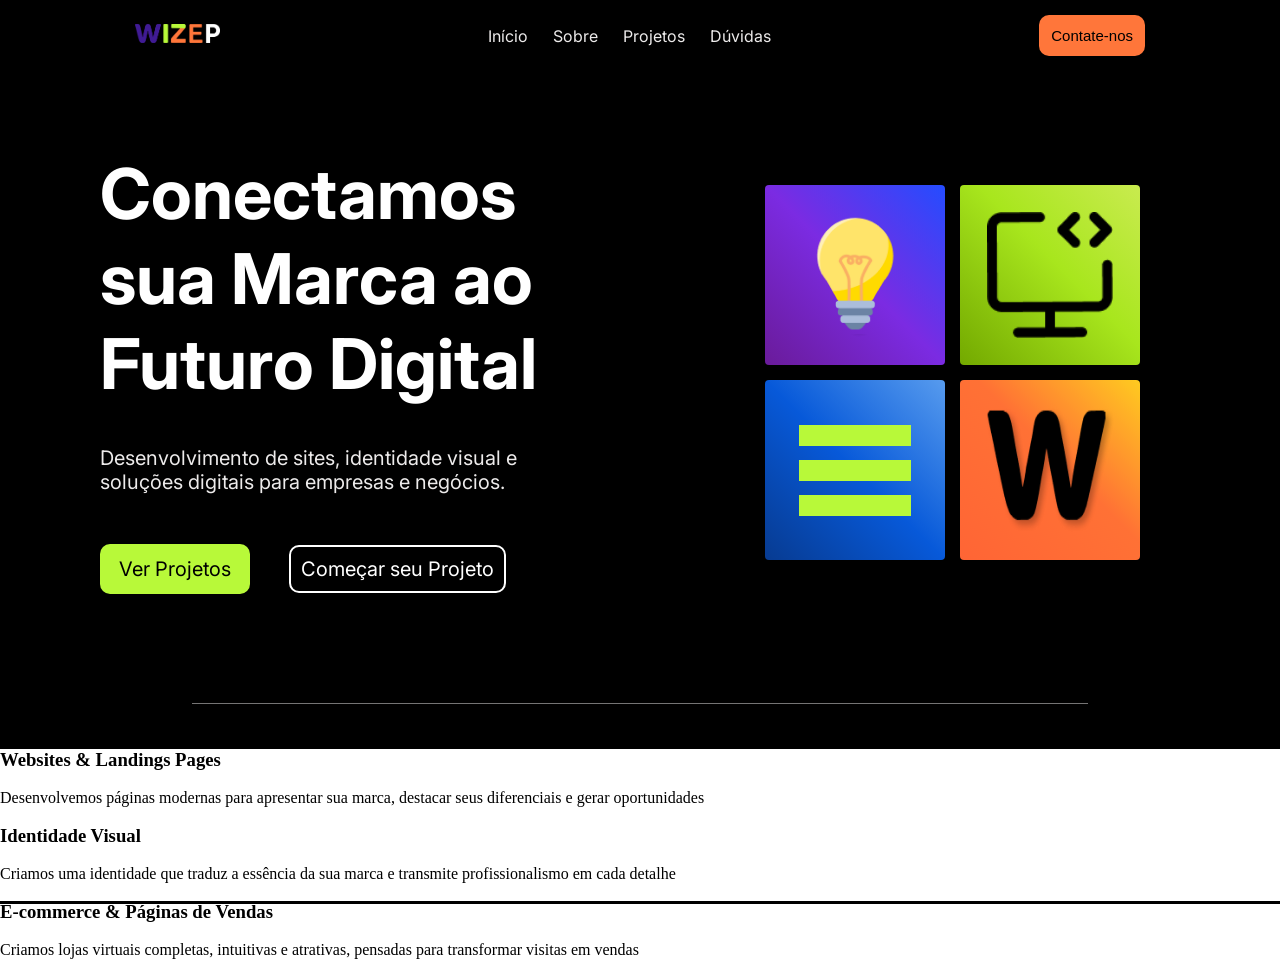
==== index.html @ 53058874 "attfimdetarde" ====
<!DOCTYPE html>
<html lang="pt-br">
<head>
    <meta charset="UTF-8">
    <meta name="viewport" content="width=device-width, initial-scale=1.0">
    <link rel="stylesheet" href="style.css">
    <link rel="preconnect" href="https://fonts.googleapis.com">
    <link rel="preconnect" href="https://fonts.gstatic.com" crossorigin>
    <link href="https://fonts.googleapis.com/css2?family=Inter:ital,opsz,wght@0,14..32,100..900;1,14..32,100..900&display=swap" rel="stylesheet">
    <meta property="og:title" content="WIZEP | Desenvolvimento de Sites e Design Digital">
    <meta property="og:description" content="Desenvolvimento de sites, identidade visual e design digital para empresas e negócios.">
    <meta property="og:image" content="https://wizep.com.br/imagem-compartilhamento.jpg">
    <meta property="og:url" content="https://wizep.com.br">
    <meta property="og:type" content="website">
    <meta name="description" content="Desenvolvimento de sites, identidade visual e design digital para empresas e negócios. Conheça a WIZEP e fortaleça sua presença digital.">
    <title>WIZEP | Desenvolvimento de Sites e Design Digital</title>
</head>
<body>
    <header id="navegacao">
        <div id="container">
            <a href="#navegacao"><img src="assets/LOGO.png" alt="logo" id="logo1"></a>
            <div>
                <ul id="links">
                    <li><a href="" class="linknav">Início</a></li>
                    <li><a href="" class="linknav">Sobre</a></li>
                    <li><a href="" class="linknav">Projetos</a></li>
                    <li><a href="" class="linknav">Dúvidas</a></li>
                </ul>
            </div>
            <button id="botaonav"><a href="https://w.app/pwa7yh" target="_blank" id="linkbutton">Contate-nos</a></button>
        </div>
    </header>
    <main>
        <section id="sessaohero">
            <div id="hero">
                <h1>Conectamos sua Marca ao Futuro Digital</h1>
                <p id="phero">Desenvolvimento de sites, identidade visual e soluções digitais para empresas e negócios.</p>
                <div id="botaohero">
                    <button id="bt1"><a href="#" id="bt1text">Ver Projetos</a></button>
                    <button id="bt2"><a href="https://w.app/pwa7yh" target="_blank" id="bt2text">Começar seu Projeto</a></button>
                </div>
            </div>
            <div id="quadrados">
                <div id="lampada" class="quad"><img src="assets/fxemoji_lightbulb.png" class="itens"></div>
                <div id="monitor" class="quad"><img src="assets/monitor.png" class="itens"></div>
                <div id="barras" class="quad"><img src="assets/barras.png"></div>
                <div id="w" class="quad"><img src="assets/w.png" class="itens" id="witen"></div>
            </div> 
        </section>
        <section id="sessaocards">
            <h2>Presença digital à altura do que a sua marca oferece</h2>
            <p>Da identidade à experiência, criamos os pontos de contato que colocam a sua marca no digital</p>
            <div id="cards">
                <div id="card1">
                    <div class="textimg"> <h3>Websites & Landings Pages</h3> <img src=""></div>
                    <p>Desenvolvemos páginas modernas para apresentar sua marca, destacar seus diferenciais e gerar oportunidades</p>
                    <img src="" alt="">
                </div>

                <div id="card2">
                    <div class="textimg"> <h3>Identidade Visual</h3> <img src=""></div>
                    <p>Criamos uma identidade que traduz a essência da sua marca e transmite profissionalismo em cada detalhe</p>
                    <img src="" alt="">

                </div><div id="card3">
                    <div class="textimg"> <h3>E-commerce & Páginas de Vendas</h3> <img src=""></div>
                    <p>Criamos lojas virtuais completas, intuitivas e atrativas, pensadas para transformar visitas em vendas</p>
                    <img src="" alt="">
                </div>
            </div>
            <p><a href=""></a></p>
        </section>
        <hr>
    </main>
</body>
</html>
---- style.css ----
*{
    margin: 0;
    padding: 0;
    text-decoration: none;
    border: none;
    box-sizing: border-box;
    list-style: none;
}
:root{
    --branco-texto: #EDEBEB;
    --roxo: #6B2CF8;
    --laranja: #FF763A;
    --amarelo: #B8F939;
}
/* CABEÇALHO */
#navegacao{
    width: 100%;
    height: fit-content;
    background-color: black;
}
#container{
    max-width: 1400px;
    margin: 0px 120px 0px 120px;
    display: flex;
    flex-direction: row;
    justify-content: space-between;
    align-items: center;
    padding: 15px;
}
#links{
    display: flex;
    flex-direction: row;
    justify-content: space-between;
    gap: 25px;
    color: white
}
.linknav{
    font-family: "Inter", sans-serif;
    color: var(--branco-texto);
    transition: 0.3s ease;
}
.linknav:hover{
    color: var(--roxo);
    font-size: 17px;
}
#logo1{
    width: 85px;
}
#botaonav{
    padding: 12px;
    border-radius: 10px;
    background-color: var(--laranja);
    transition: 0.3s ease;
}
#botaonav:hover{
    background-color: #ff4d00;
    transform: scale(1.1);
}
#linkbutton{
    color: black;
    font-family: var(--interfont);
    font-size: 15px;
}
/* SESSÃO PRINCIPAL */
#sessaohero{
    display: flex;
    flex-direction: row;
    align-items: center;
    justify-content: space-between;
    padding-top: 80px;
    padding-bottom: 110px;
    padding-left: 100px;
    padding-right: 140px;
    width: 100%;
    height: fit-content;
    background-color: black;
}
h1{
    color: white;
    font-family: "Inter", sans-serif;
    font-size: 70px;
    max-width: 450px;
    padding-bottom: 40px;
}
#phero{
    color: var(--branco-texto);
    font-family: "Inter", sans-serif; 
    font-size: 20px;
    max-width: 450px;
    padding-bottom: 50px;
}
#bt1{
    width: 150px;
    padding: 13px;
    border-radius: 10px;
    background-color: var(--amarelo);
    margin-right: 35px;
    transition: 0.2s ease;
}
#bt1:hover{
    background-color: #cfee21;
    transform: scale(1.1);
}
#bt1text{
    font-family: "Inter", sans-serif;
    font-size: 20px;
    color: black;
}
#bt2{
    padding: 10px;
    border-radius: 10px;
    background-color: black;
    border: 2px solid white;
    transition: 0.2s ease;
}
#bt2:hover{
    background-color: #333333;
    transform: scale(1.1);
}
#bt2text{
    font-family: "Inter", sans-serif;
    font-size: 20px;
    color: white;
}
/* QUADRADOS */
#quadrados{
    display: grid;
    grid-template-columns: repeat(2, 180px);
    gap: 15px;
}
#lampada{
    display: flex;
    justify-content: center;
    align-items: center;
    width: 180px;
    height: 180px;
    transition: 0.3s ease;
    border-radius: 4px;
    background: linear-gradient(45deg, #6A1B9A 0%, #7B2BE2 50%, #244CFF 100%);
}
#monitor{
    width: 180px;
    height: 180px;
    display: flex;
    justify-content: center;
    align-items: center;
    transition: 0.3s ease;
    border-radius: 4px;
    background: linear-gradient(45deg, #73A900 0%, #A8E61D 55%, #c9eb4f 100%);
}
#barras{
    width: 180px;
    height: 180px;
    display: flex;
    justify-content: center;
    align-items: center;
    transition: 0.3s ease;
    border-radius: 4px;
    background: linear-gradient(45deg, #073B91 0%, #0759D9 50%, #579bee 100%);
}
#w{
    width: 180px;
    height: 180px;
    display: flex;
    justify-content: center;
    align-items: center;
    transition: 0.3s ease;
    border-radius: 4px;
    background: linear-gradient(45deg, #FF6535 0%, #FF7135 55%, #ffcb20 100%);
}
.itens{
    width: 70%;
    height: 70%;
}
#witen{
    width: 130px;
}
.quad:hover{
    transform: scale(1.1);
}
#sessaohero {
    position: relative;
}

#sessaohero::after {
    content: "";
    position: absolute;
    bottom: 0;
    left: 50%;
    transform: translateX(-50%);
    
    width: 70%;
    height: 1px;
    background: #757474;
}
/* SESSÃO CARDS */
#sessaocards{
    background-color: black;
    width: 100%;
    height: 200px;
}
#card1{
    background-color: white;
}
#card2{
    background-color: white;

}
#card2{
    background-color: white;

}
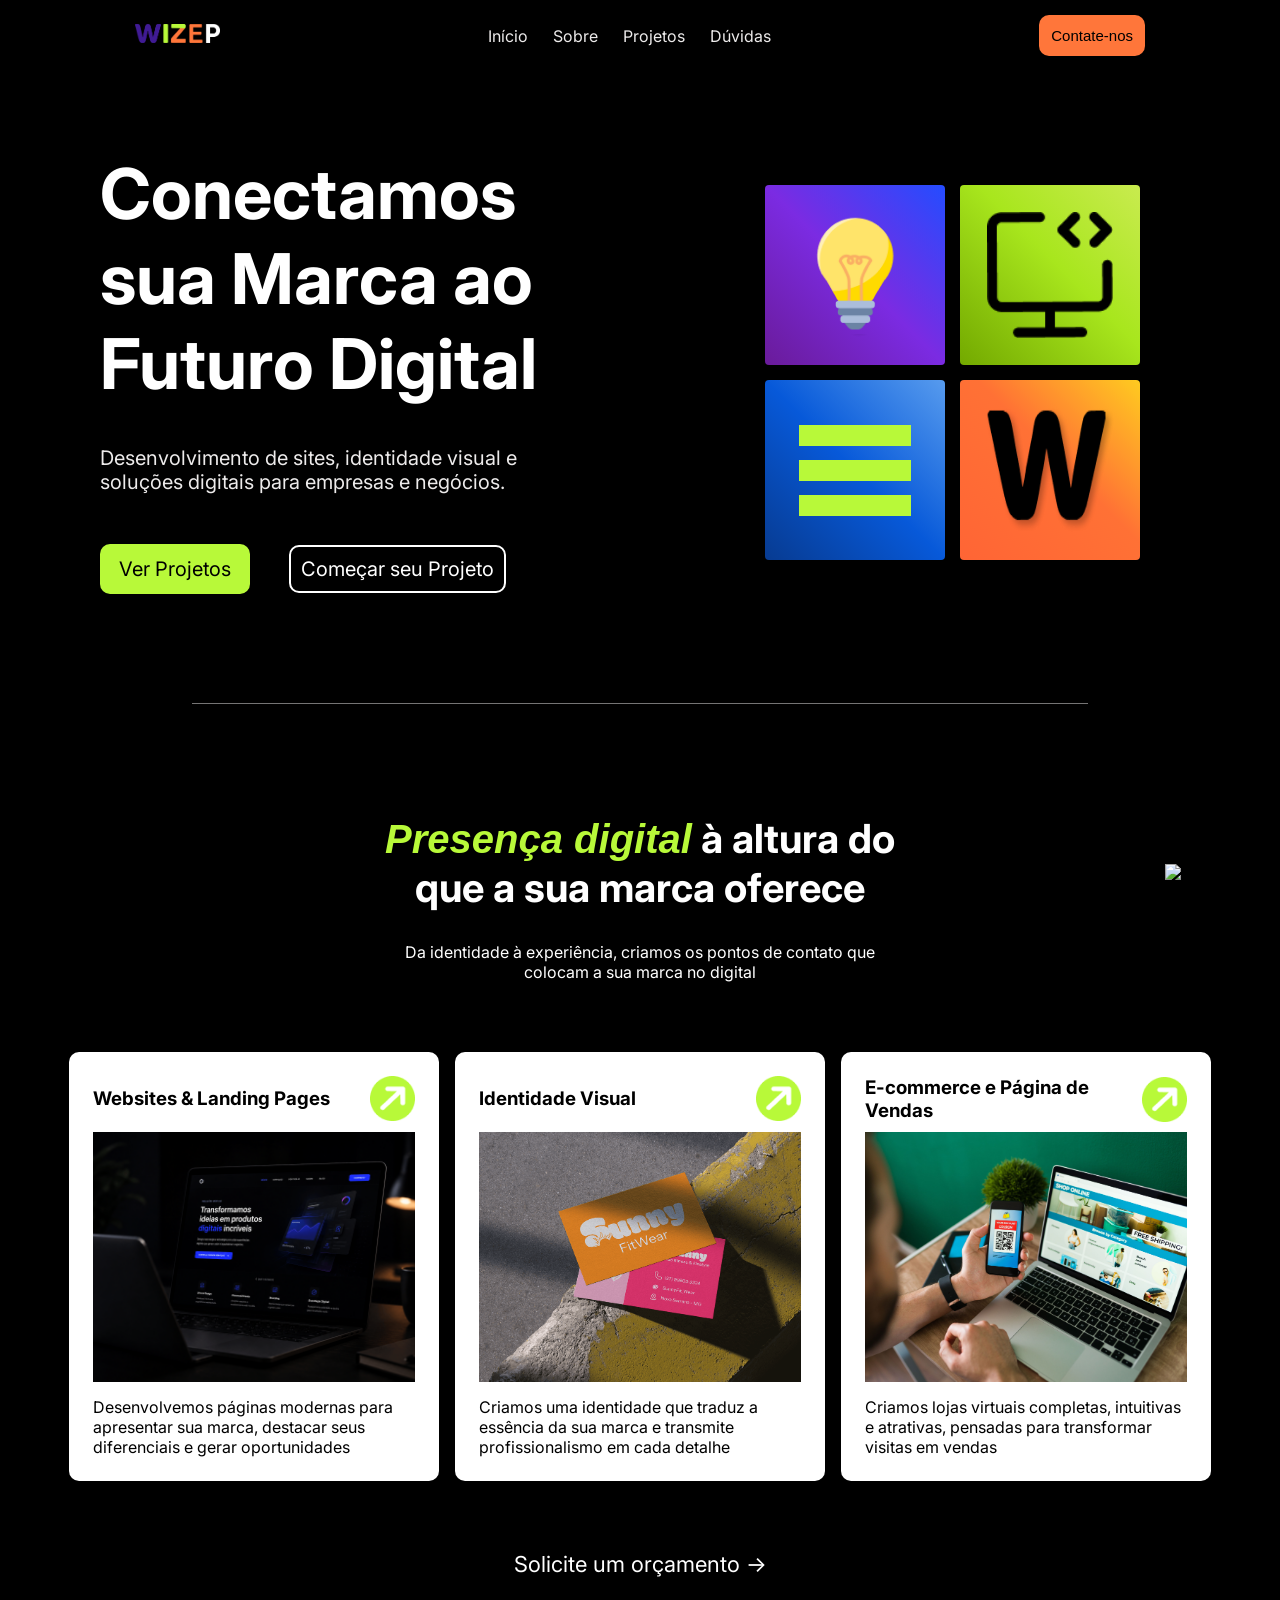
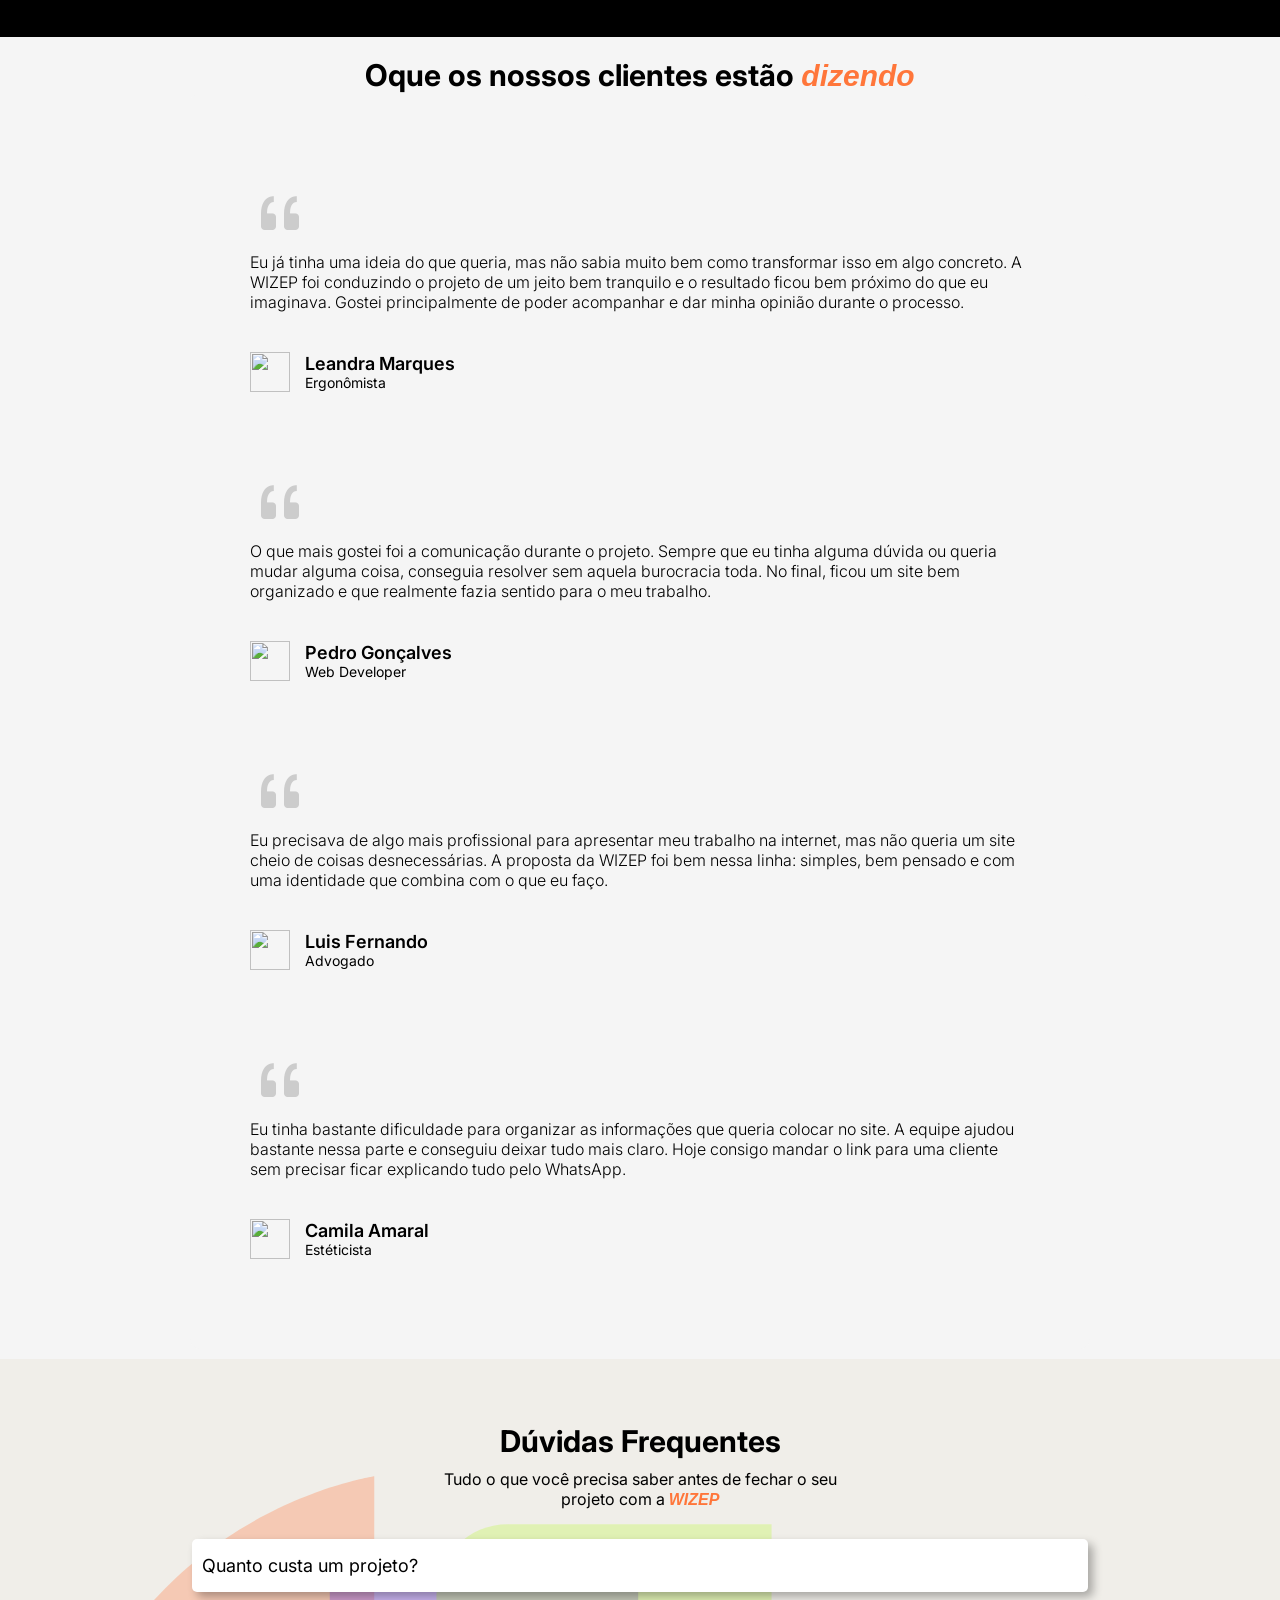
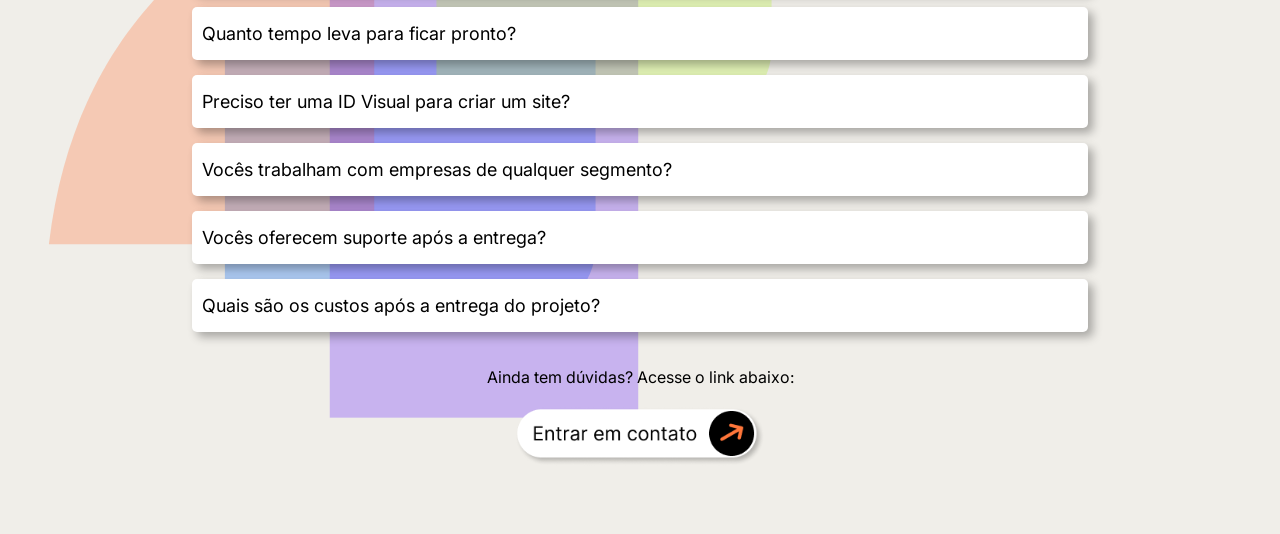
==== commit 38be8d1e: "att 0109" ====
--- a/index.html
+++ b/index.html
@@ -6,16 +6,21 @@
     <link rel="stylesheet" href="style.css">
     <link rel="preconnect" href="https://fonts.googleapis.com">
     <link rel="preconnect" href="https://fonts.gstatic.com" crossorigin>
+    <link rel="stylesheet" href="https://cdn.jsdelivr.net/npm/bootstrap-icons@1.13.1/font/bootstrap-icons.min.css">
     <link href="https://fonts.googleapis.com/css2?family=Inter:ital,opsz,wght@0,14..32,100..900;1,14..32,100..900&display=swap" rel="stylesheet">
+    <link rel="stylesheet" href="https://cdn.jsdelivr.net/npm/swiper@12/swiper-bundle.min.css"/>
+    <link rel="stylesheet" href="swiper-bundle.min.css">
+    <script src="swiper-bundle.min.js"></script>
     <meta property="og:title" content="WIZEP | Desenvolvimento de Sites e Design Digital">
     <meta property="og:description" content="Desenvolvimento de sites, identidade visual e design digital para empresas e negócios.">
     <meta property="og:image" content="https://wizep.com.br/imagem-compartilhamento.jpg">
     <meta property="og:url" content="https://wizep.com.br">
     <meta property="og:type" content="website">
     <meta name="description" content="Desenvolvimento de sites, identidade visual e design digital para empresas e negócios. Conheça a WIZEP e fortaleça sua presença digital.">
+    
     <title>WIZEP | Desenvolvimento de Sites e Design Digital</title>
 </head>
-<body>
+<body> 
     <header id="navegacao">
         <div id="container">
             <a href="#navegacao"><img src="assets/LOGO.png" alt="logo" id="logo1"></a>
@@ -47,30 +52,165 @@
                 <div id="w" class="quad"><img src="assets/w.png" class="itens" id="witen"></div>
             </div> 
         </section>
-        <section id="sessaocards">
-            <h2>Presença digital à altura do que a sua marca oferece</h2>
-            <p>Da identidade à experiência, criamos os pontos de contato que colocam a sua marca no digital</p>
-            <div id="cards">
-                <div id="card1">
-                    <div class="textimg"> <h3>Websites & Landings Pages</h3> <img src=""></div>
-                    <p>Desenvolvemos páginas modernas para apresentar sua marca, destacar seus diferenciais e gerar oportunidades</p>
-                    <img src="" alt="">
-                </div>
-
-                <div id="card2">
-                    <div class="textimg"> <h3>Identidade Visual</h3> <img src=""></div>
-                    <p>Criamos uma identidade que traduz a essência da sua marca e transmite profissionalismo em cada detalhe</p>
-                    <img src="" alt="">
-
-                </div><div id="card3">
-                    <div class="textimg"> <h3>E-commerce & Páginas de Vendas</h3> <img src=""></div>
-                    <p>Criamos lojas virtuais completas, intuitivas e atrativas, pensadas para transformar visitas em vendas</p>
-                    <img src="" alt="">
-                </div>
-            </div>
-            <p><a href=""></a></p>
+        <section id="cardsection">
+            <div>
+                <div id="divtexto">
+                    <h2><em>Presença digital</em> à altura do que a sua marca oferece</h2>
+                    <p>Da identidade à experiência, criamos os pontos de contato que colocam a sua marca no digital</p>
+                </div>
+                <div id="cards">
+                    <div id="card1" class="teste">
+                        <div class="bloc1">
+                            <h3>Websites & Landing Pages</h3>
+                            <img src="assets/elipse&seta.png" class="cardseta">
+                        </div>
+                        <img src="assets/ChatGPT Image 28 de ago. de 2026, 14_49_55.png" class="cardimg">
+                        <p>Desenvolvemos páginas modernas para apresentar sua marca, destacar seus diferenciais e gerar oportunidades</p>
+                    </div>
+                    <div id="card2" class="teste">
+                        
+                        <div class="bloc1">
+                            <h3>Identidade Visual</h3>
+                            <img src="assets/elipse&seta.png" class="cardseta">
+                        </div>
+                        <img src="assets/Stylish Business Card.png" class="cardimg">
+                        <p>Criamos uma identidade que traduz a essência da sua marca e transmite profissionalismo em cada detalhe</p>
+                    </div>
+                    <div id="card3" class="teste">
+                        <div class="bloc1">
+                            <h3>E-commerce e Página de Vendas</h3>
+                            <img src="assets/elipse&seta.png" class="cardseta">
+                        </div>
+                        <img src="assets/imgecommerce.jpg" class="cardimg">
+                        <p>Criamos lojas virtuais completas, intuitivas e atrativas, pensadas para transformar visitas em vendas</p>
+                    </div>
+                </div>
+                <a href="#" target="_blank" id="linkcard">Solicite um orçamento  &rarr;</a>
+            </div>
         </section>
         <hr>
+        <div id="super-container">
+            <h3>Oque os nossos clientes estão <em id="title-depem">dizendo</em></h3>
+            <section class="depoimentos mySwiper">
+                <div class="depoimentos-container swiper-wrapper">
+                    <div class="slide swiper-slide">
+                        <i class="bi bi-quote"></i>
+                        <p class="depoi-txt">
+                            Eu já tinha uma ideia do que queria, mas não sabia muito bem como transformar isso em algo concreto. A WIZEP foi conduzindo o projeto de um jeito bem tranquilo e o resultado ficou bem próximo do que eu imaginava. Gostei principalmente de poder acompanhar e dar minha opinião durante o processo.
+                        </p>
+                        <div class="person">
+                            <img src="assets/person-circle.svg">
+                            <div class="info-person">
+                                <p class="nome-person">Leandra Marques</p>
+                                <p class="func-person">Ergonômista</p>
+                            </div>
+                        </div>
+                    </div>
+                    <div class="slide swiper-slide">
+                        <i class="bi bi-quote"></i>
+                        <p class="depoi-txt">
+                            O que mais gostei foi a comunicação durante o projeto. Sempre que eu tinha alguma dúvida ou queria mudar alguma coisa, conseguia resolver sem aquela burocracia toda. No final, ficou um site bem organizado e que realmente fazia sentido para o meu trabalho.
+                        </p>
+                        <div class="person">
+                            <img src="assets/person-circle.svg">
+                            <div class="info-person">
+                                <p class="nome-person">Pedro Gonçalves</p>
+                                <p class="func-person">Web Developer</p>
+                            </div>
+                        </div>
+                    </div><div class="slide swiper-slide">
+                        <i class="bi bi-quote"></i>
+                        <p class="depoi-txt">
+                            Eu precisava de algo mais profissional para apresentar meu trabalho na internet, mas não queria um site cheio de coisas desnecessárias. A proposta da WIZEP foi bem nessa linha: simples, bem pensado e com uma identidade que combina com o que eu faço.
+                        <div class="person">
+                            <img src="assets/person-circle.svg">
+                            <div class="info-person">
+                                <p class="nome-person">Luis Fernando</p>
+                                <p class="func-person">Advogado</p>
+                            </div>
+                        </div>
+                    </div><div class="slide swiper-slide">
+                        <i class="bi bi-quote"></i>
+                        <p class="depoi-txt">
+                            Eu tinha bastante dificuldade para organizar as informações que queria colocar no site. A equipe ajudou bastante nessa parte e conseguiu deixar tudo mais claro. Hoje consigo mandar o link para uma cliente sem precisar ficar explicando tudo pelo WhatsApp.
+                        </p>
+                        <div class="person">
+                            <img src="assets/person-circle.svg">
+                            <div class="info-person">
+                                <p class="nome-person">Camila Amaral</p>
+                                <p class="func-person">Estéticista</p>
+                            </div>
+                        </div>
+                    </div>
+                </div>
+                <div class="swiper-button-next"></div>
+                <div class="swiper-button-prev"></div>
+                <div class="swiper-pagination"></div>
+            </section>
+        </div>
+        <section class="form">
+            <div class="formsec-container">
+                <h3></h3>
+                <p></p>
+            </div>
+        </section>
+        <section id="faqsection">
+            <div id="faqcontent">
+                <div id="textfaq">
+                    <h3 id="titlefaq">Dúvidas Frequentes</h3>
+                    <p id="subtitlefaq">Tudo o que você precisa saber antes de fechar o seu projeto com a <em id="emfaq">WIZEP</em></p>
+                </div> 
+                <ul id="faqlist">
+                    <li>
+                        <input type="radio" name="acordeon" id="primeiro">
+                        <label for="primeiro">Quanto custa um projeto?</label>
+                        <div class="resposta"> 
+                            <p>Cada projeto é desenvolvido de acordo com as necessidades da sua marca, por isso o valor pode variar conforme o tipo de seviço e complexidade. Após entendermos oque você precisa enviamos uma proposta personalizada</p>
+                        </div>
+                    </li>
+                    <li>
+                        <input type="radio" name="acordeon" id="segundo">
+                        <label for="segundo">Quanto tempo leva para ficar pronto?</label>
+                        <div class="resposta"> 
+                            <p>O prazo depende do tipo e da complexidade do projeto. Em média, projetos mais simples podem ser concluídos em algumas semanas, enquanto projetos maiores exigem mais tempo. Antes de começarmos definimos os prazos e todas as etapas do projeto para que você saiba exatamente o que esperar</p>
+                        </div>
+                    </li>
+                    <li>
+                        <input type="radio" name="acordeon" id="terceiro">
+                        <label for="terceiro">Preciso ter uma ID Visual para criar um site?</label>
+                        <div class="resposta"> 
+                            <p>Não. Podemos criar um site mesmo que a sua marca ainda não tenha uma identidade visual definida. Também oferecemos pacotes especiais com criação da sua identidade visual inclusa</p>
+                        </div>
+                    </li>
+                    <li>
+                        <input type="radio" name="acordeon" id="quarto">
+                        <label for="quarto">Vocês trabalham com empresas de qualquer segmento?</label>
+                        <div class="resposta"> 
+                            <p>Sim. Trabalhamos com empresas, profissionais, lojas virtuais e páginas de vendas de diferentes segmentos. Cada projeto é adaptado ao negócio, público e objetivos de cada cliente</p>
+                        </div>
+                    </li>
+                    <li>
+                        <input type="radio" name="acordeon" id="quinto">
+                        <label for="quinto">Vocês oferecem suporte após a entrega?</label>
+                        <div class="resposta"> 
+                            <p>Sim. Após a entrega, oferecemos 1 mês de suporte para auxiliar em dúvidas e pequenos ajustes. Também oferecemos suporte contínuo, garantindo atualizações, manutenção e melhorias para manter seu projeto sempre funcionando e atualizado</p>
+                        </div>
+                    </li>
+                    <li>
+                        <input type="radio" name="acordeon" id="sexto">
+                        <label for="sexto">Quais são os custos após a entrega do projeto?</label>
+                        <div class="resposta"> 
+                            <p>Após a entrega, o único custo recorrente obrigatório é a hospedagem, necessária para manter o projeto online. Você também recebe 1 mês de suporte gratuito e, após esse período, pode contratar planos de manutenção e suporte contínuo de forma opcional.</p>
+                        </div>
+                    </li>
+                </ul>
+                <p>Ainda tem dúvidas? Acesse o link abaixo:</p>
+                <a href="#" target="_blank"><img src="assets/button.png" alt="Entre em contato" id="buttonfaq"></a>
+            </div>
+        </section>
     </main>
+    <a href="#" target="_blank"><img src="assets/whatspng.png" id="whatsflutuante"></a>
+    <script src="swiper-bundle.min.js"></script>
+    <script src="script.js"></script>
 </body>
 </html>
--- a/style.css
+++ b/style.css
@@ -194,19 +194,246 @@
     background: #757474;
 }
 /* SESSÃO CARDS */
-#sessaocards{
+
+#cardsection {
     background-color: black;
-    width: 100%;
-    height: 200px;
-}
-#card1{
+    color: white;
+    padding-top: 110px;
+    padding-bottom: 60px;
+    width: 100%;
+    height: fit-content;
+    display: flex;
+    flex-direction: column;
+    align-items: center;
+}
+#cardsection > div {
+    display: flex;
+    flex-direction: column;
+    align-items: center;
+    text-align: center;
+    width: 100%;
+}
+#divtexto h2 {
+    margin-bottom: 30px;
+    font-family: "Inter", sans-serif;
+    font-size: 40px;
+}
+em{
+    color: var(--amarelo);
+}
+#divtexto{
+    max-width: 530px;
+    margin-bottom: 70px}
+
+#divtexto > div > p {
+    margin-bottom: 70px;
+    font-family: "Inter", sans-serif;
+}
+#cards {
+    display: flex;
+    flex-direction: row;
+    justify-content: center;
+    align-items: stretch;
+    gap: 16px;
+    margin-bottom: 70px;
+}
+.teste {
     background-color: white;
-}
-#card2{
+    color: black;
+    width: 370px;
+    min-height: 400px;
+    padding: 24px;
+    box-sizing: border-box;
+    text-align: left; 
+    display: flex;
+    flex-direction: column;
+    justify-content: space-between;
+    border-radius: 10px;
+}
+.bloc1 {
+    display: flex;
+    justify-content: space-between;
+    align-items: center;
+}
+.cardseta{
+    width: 45px;
+}
+.cardimg{
+    width: auto;
+    margin-top:10px;
+    margin-bottom: 15px;
+    height: 250px;
+    object-fit: cover;
+}
+p{
+    font-family: "Inter", sans-serif;
+}
+h3{
+    font-family: "Inter", sans-serif;
+}
+#linkcard{
+    color: white;
+    font-family: "Inter", sans-serif;
+    transition: 0.3s ease;
+    font-size: 22px;
+}
+#linkcard:hover{
+    color: var(--roxo);
+    transform: scale(1.1);
+}
+
+/* WHATSAPP FLUTUANTE */
+#whatsflutuante{
+    width: 95px;
+    position: fixed;
+    z-index: 1000;
+    bottom: 20px;
+    right: 20px;
+    transition: 0.3s ease;
+}
+#whatsflutuante:hover{
+    transform: scale(1.1);
+}
+/* SESSÃO FAQ */
+
+#faqsection{
+    background-image: url(assets/bg2.svg);
+    background-size: cover;
+    width: 100%;
+    height: fit-content;
+    padding-top: 5%;
+    padding-bottom: 5%;
+}
+#faqcontent{
+    display: flex;
+    flex-direction: column;
+    justify-content: center;
+    align-items: center;
+}
+#faqlist{
+    width: 70%;
+    margin-bottom: 20px;
+}
+#faqlist li{
+    width: 100%;
+    margin-bottom: 15px;
+}
+#faqlist li label{
+    padding: 16px 10px;
+    font-family: "Inter", sans-serif;
+    font-size: 18px;
     background-color: white;
-
-}
-#card2{
-    background-color: white;
-
-}+    display: flex;
+    cursor: pointer;
+    border-radius: 5px;
+    box-shadow: 5px 5px 10px rgba(0, 0, 0, 0.3);
+}
+#faqlist input[type=radio]{
+    display: none;
+}
+#faqlist .resposta{
+    color: #1d1d1d;
+    padding: 0px 14px;
+    background-color: rgba(255, 255, 255, 0.970);
+    max-height: 0;
+    overflow: hidden;
+    transition: max-height .5s, padding .5s;
+    border-radius: 5px;
+}
+#faqlist input[type=radio]:checked + label + .resposta{
+    max-height: 400px;
+    padding: 10px 10px 20px;
+}
+#faqlist input[type=radio]:checked + label{
+    color: var(--roxo);
+}
+#titlefaq{
+    font-family: "Inter", sans-serif;
+    text-align: center;
+    font-size: 30px;
+    margin-bottom: 10px;
+}
+#textfaq{
+    max-width: 400px;
+}
+#subtitlefaq{
+    text-align: center;
+    margin-bottom: 30px;
+}
+#buttonfaq{
+    margin-top: 20px;
+    width: 250px;
+    transition: 0.3s ease;
+}
+#buttonfaq:hover{
+    transform: scale(1.1);
+}
+#emfaq{
+    color: var(--laranja);
+    font-weight: bold;
+}
+/* DEPOIMENTOS */
+#super-container{
+    display: flex;
+    flex-direction: column;
+    justify-content: center;
+    align-items: center;
+    background-color: whitesmoke;
+    padding-top: 20px;
+    padding-bottom: 10px;
+}
+.depoimentos{
+    border-radius: 10px;
+    background-color: whitesmoke;
+    display: flex;
+    justify-content: center;
+    align-items: center;
+    width: 100%;
+    padding: 50px 20px;
+    max-width: 900px;
+    position: relative;
+    overflow: hidden;
+}
+.depoimentos-container{
+    width: 100%;
+}
+.depoimentos i{
+    font-size: 60px;
+    color: #ccc;
+}
+.depoimentos .slide{
+    padding: 40px 40px;
+}
+.depoimentos p.depoi-txt{
+    font-weight: 300;
+    margin-bottom: 40px;
+}
+.slide{
+    cursor: pointer;
+}
+.slide .person img{
+    width: 40px;
+    height: 40px;
+}
+.slide .person{
+    display: flex;
+    align-items: center;
+    gap: 15px;
+}
+.slide .person p.nome-person{
+    font-size: 18px;
+    font-weight: 600;
+}
+.slide .person p.func-person{
+    font-size: 14px;
+}
+#super-container h3{
+    font-family: "Inter", sans-serif;
+    font-size: 30px;
+}
+#super-container h3 em{
+    font-family: "Inter", sans-serif;
+    color: var(--laranja);
+    font-weight: bold;
+}
+/* FORMULÁRIO */
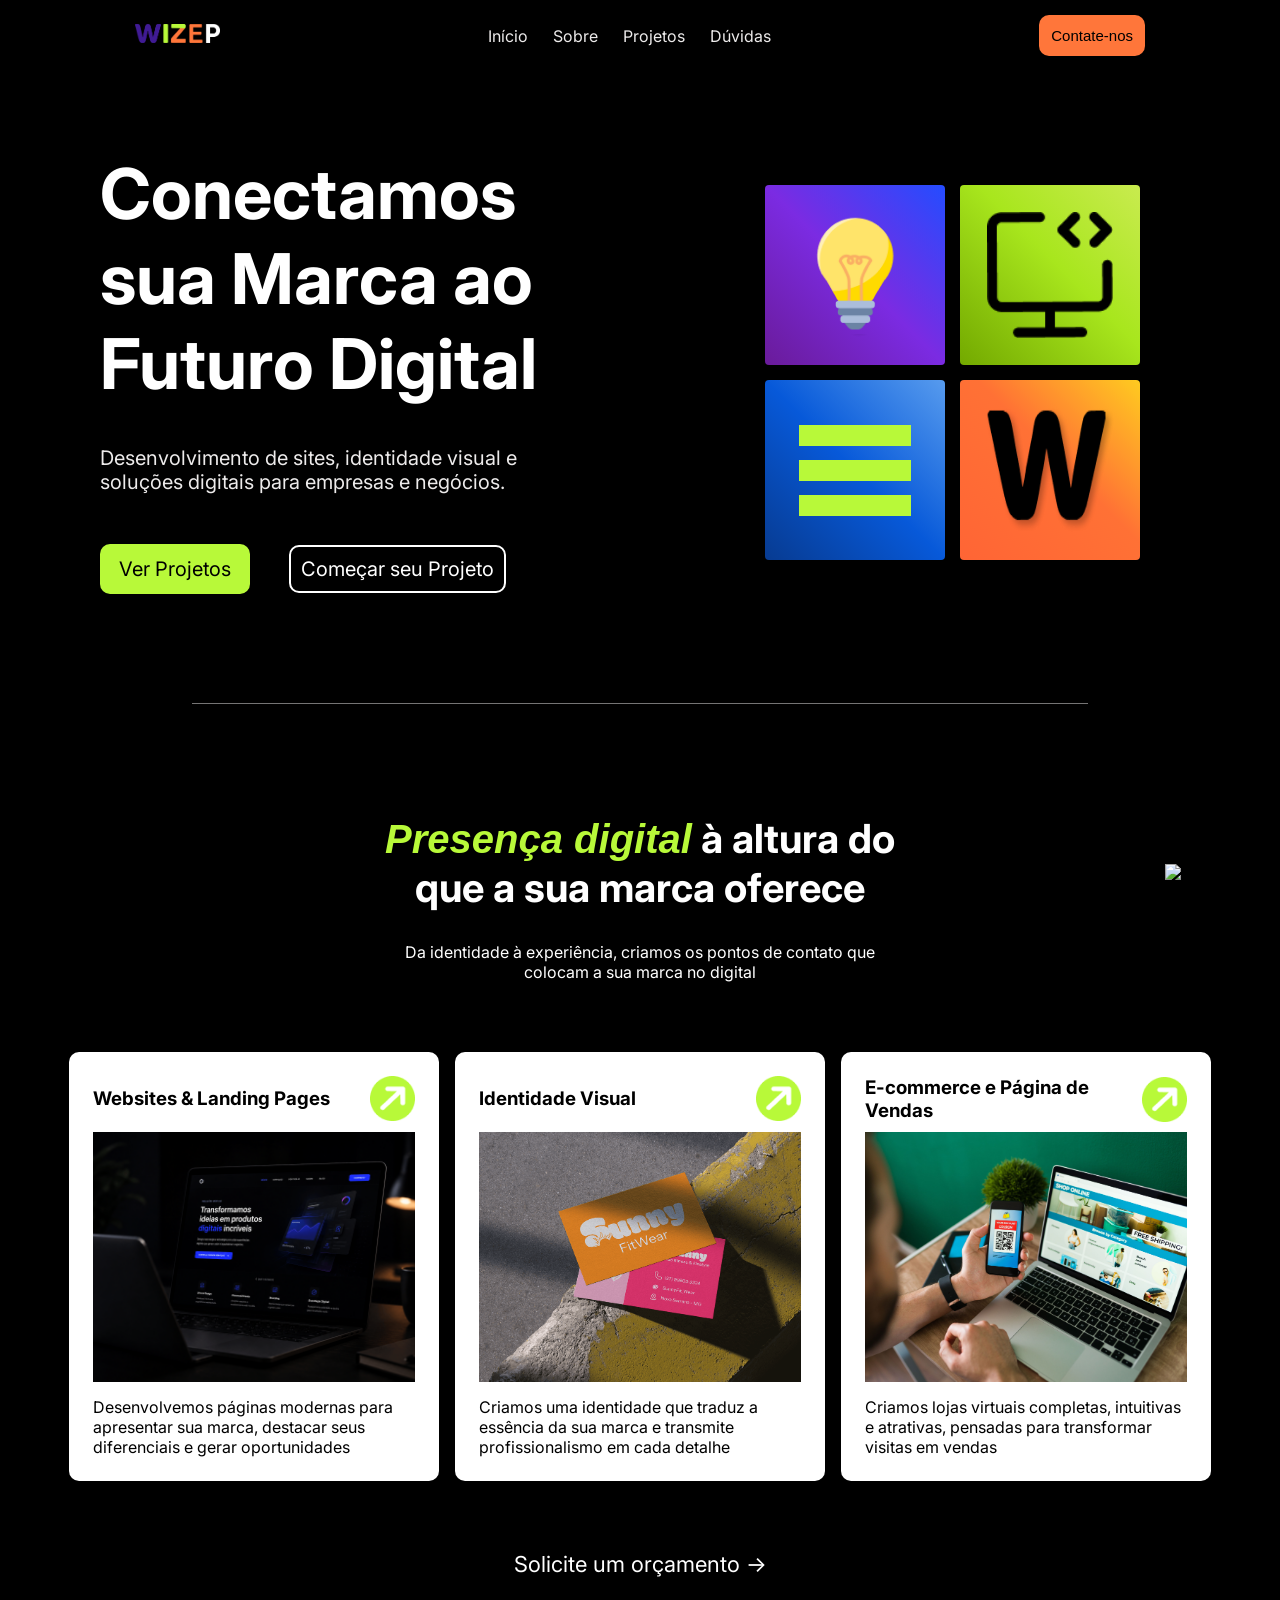
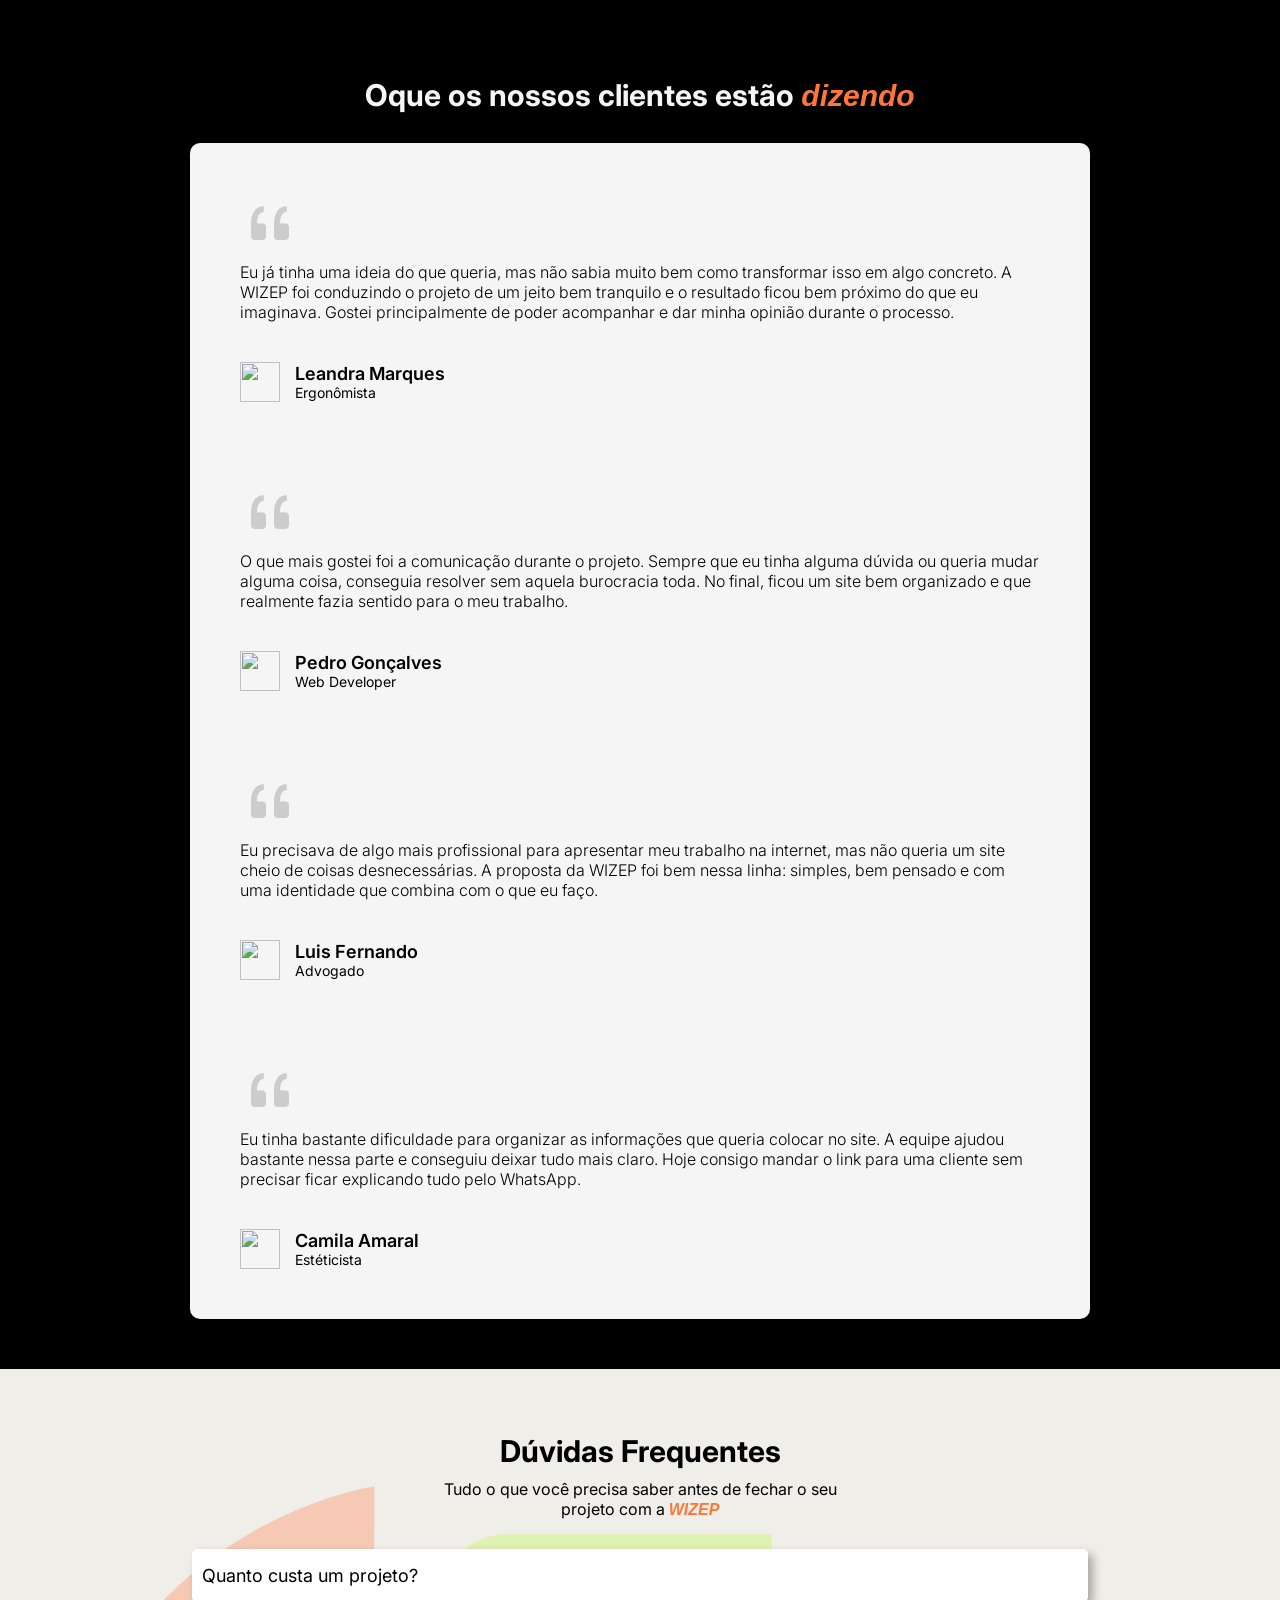
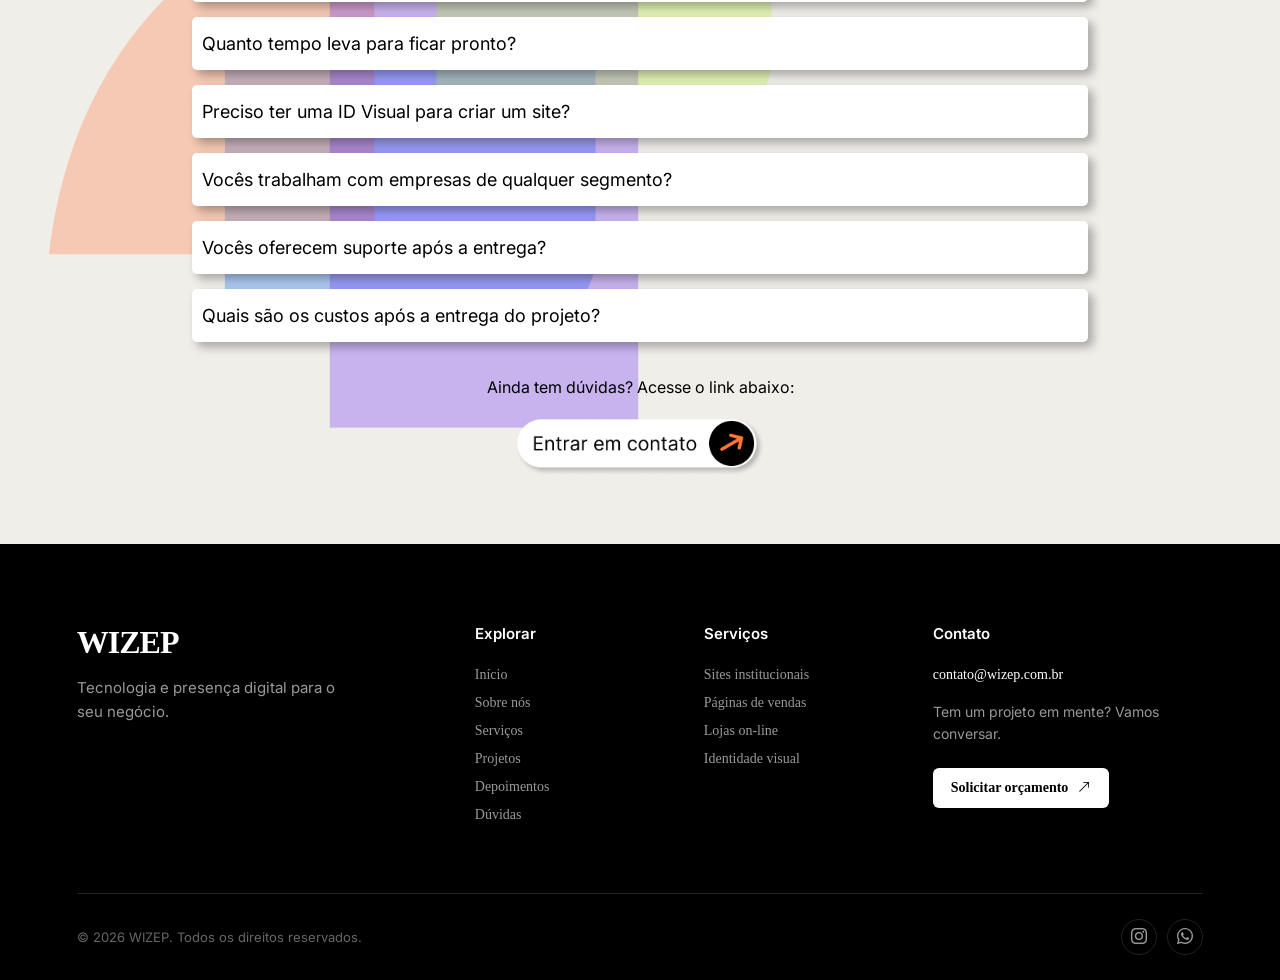
==== commit 82be8744: "att 1944" ====
--- a/index.html
+++ b/index.html
@@ -148,12 +148,6 @@
                 <div class="swiper-pagination"></div>
             </section>
         </div>
-        <section class="form">
-            <div class="formsec-container">
-                <h3></h3>
-                <p></p>
-            </div>
-        </section>
         <section id="faqsection">
             <div id="faqcontent">
                 <div id="textfaq">
@@ -209,6 +203,88 @@
             </div>
         </section>
     </main>
+    <!-- RODAPÉ -->
+    <footer class="footer">
+
+    <div class="footer-container">
+
+        <!-- MARCA -->
+        <div class="footer-brand">
+            <h2>WIZEP</h2>
+
+            <p>
+                Tecnologia e presença digital para o seu negócio.
+            </p>
+        </div>
+
+
+        <!-- GUIA DAS SEÇÕES -->
+        <div class="footer-column">
+            <h3>Explorar</h3>
+
+            <a href="#inicio">Início</a>
+            <a href="#sobre">Sobre nós</a>
+            <a href="#servicos">Serviços</a>
+            <a href="#projetos">Projetos</a>
+            <a href="#depoimentos">Depoimentos</a>
+            <a href="#faq">Dúvidas</a>
+        </div>
+
+
+        <!-- SERVIÇOS -->
+        <div class="footer-column">
+            <h3>Serviços</h3>
+
+            <a href="#servicos">Sites institucionais</a>
+            <a href="#servicos">Páginas de vendas</a>
+            <a href="#servicos">Lojas on-line</a>
+            <a href="#servicos">Identidade visual</a>
+        </div>
+
+
+        <!-- CONTATO -->
+        <div class="footer-column footer-contact">
+            <h3>Contato</h3>
+
+            <a href="mailto:contato@wizep.com.br" class="footer-email">
+                contato@wizep.com.br
+            </a>
+
+            <p>
+                Tem um projeto em mente? Vamos conversar.
+            </p>
+
+            <a href="#contato" class="footer-button">
+                Solicitar orçamento
+                <i class="bi bi-arrow-up-right"></i>
+            </a>
+        </div>
+
+    </div>
+
+
+    <!-- RODAPÉ INFERIOR -->
+    <div class="footer-bottom">
+
+        <p>
+            © 2026 WIZEP. Todos os direitos reservados.
+        </p>
+
+        <div class="footer-social">
+
+            <a href="#" aria-label="Instagram">
+                <i class="bi bi-instagram"></i>
+            </a>
+
+            <a href="#" aria-label="WhatsApp">
+                <i class="bi bi-whatsapp"></i>
+            </a>
+
+        </div>
+
+    </div>
+
+    </footer>
     <a href="#" target="_blank"><img src="assets/whatspng.png" id="whatsflutuante"></a>
     <script src="swiper-bundle.min.js"></script>
     <script src="script.js"></script>
--- a/style.css
+++ b/style.css
@@ -60,6 +60,33 @@
     color: black;
     font-family: var(--interfont);
     font-size: 15px;
+}
+
+/* RESPONSIVIDADE - NAV */
+
+@media (max-width: 768px) {
+
+    #container {
+        margin: 0;
+        padding: 15px 25px;
+    }
+
+    #links {
+        display: none;
+    }
+
+    #logo1 {
+        width: 75px;
+    }
+
+    #botaonav {
+        padding: 10px 12px;
+    }
+
+    #linkbutton {
+        font-size: 14px;
+    }
+
 }
 /* SESSÃO PRINCIPAL */
 #sessaohero{
@@ -193,6 +220,90 @@
     height: 1px;
     background: #757474;
 }
+/* =========================
+   RESPONSIVIDADE - HERO
+========================= */
+
+@media (max-width: 1000px) {
+
+    #sessaohero {
+        flex-direction: column;
+        align-items: center;
+        justify-content: center;
+        padding: 70px 40px 90px;
+        text-align: center;
+    }
+
+    #sessaohero h1 {
+        font-size: 55px;
+        line-height: 1.08;
+        max-width: 650px;
+        margin: 0 auto;
+    }
+
+    #phero {
+        max-width: 600px;
+        margin: 0 auto;
+    }
+
+    #quadrados {
+        display: none;
+    }
+
+}
+@media (max-width: 600px) {
+
+    #sessaohero {
+        padding: 55px 25px 75px;
+    }
+
+    #sessaohero h1 {
+        font-size: 38px;
+        line-height: 1.1;
+        max-width: 100%;
+        padding-bottom: 25px;
+    }
+
+    #phero {
+        font-size: 17px;
+        line-height: 1.5;
+        max-width: 100%;
+        padding-bottom: 30px;
+    }
+
+
+    /* BOTÕES */
+
+    #botaohero {
+        display: flex;
+        flex-direction: column;
+        align-items: center;
+        gap: 12px;
+    }
+
+    #bt1,
+    #bt2 {
+        width: 170px;
+        height: 44px;
+        margin: 0;
+        padding: 0;
+        border-radius: 8px;
+        box-sizing: border-box;
+    }
+
+    #bt1text,
+    #bt2text {
+        font-size: 15px;
+    }
+
+
+    /* REMOVE OS QUADRADOS */
+
+    #quadrados {
+        display: none;
+    }
+
+}
 /* SESSÃO CARDS */
 
 #cardsection {
@@ -282,6 +393,101 @@
     transform: scale(1.1);
 }
 
+/* =========================
+   RESPONSIVIDADE - CARDS
+========================= */
+
+@media (max-width: 1000px) {
+
+    #cardsection {
+        padding-top: 90px;
+        padding-bottom: 60px;
+    }
+
+    #divtexto {
+        max-width: 600px;
+        margin-bottom: 55px;
+        padding: 0 30px;
+        box-sizing: border-box;
+    }
+
+    #divtexto h2 {
+        font-size: 36px;
+    }
+
+    #cards {
+        flex-direction: column;
+        align-items: center;
+        gap: 18px;
+        width: 100%;
+        margin-bottom: 60px;
+    }
+
+    .teste {
+        width: 420px;
+        min-height: 370px;
+        padding: 22px;
+    }
+
+    .cardimg {
+        height: 225px;
+    }
+
+}
+@media (max-width: 600px) {
+
+    #cardsection {
+        padding-top: 70px;
+        padding-bottom: 50px;
+    }
+
+    #divtexto {
+        max-width: 100%;
+        padding: 0 25px;
+        margin-bottom: 45px;
+    }
+
+    #divtexto h2 {
+        font-size: 30px;
+        line-height: 1.15;
+        margin-bottom: 20px;
+    }
+
+    #divtexto > div > p {
+        font-size: 16px;
+        line-height: 1.5;
+        margin-bottom: 45px;
+    }
+
+    #cards {
+        flex-direction: column;
+        align-items: center;
+        gap: 15px;
+        width: 100%;
+        margin-bottom: 50px;
+    }
+
+    .teste {
+        width: calc(100% - 60px);
+        max-width: 340px;
+        min-height: 330px;
+        padding: 18px;
+    }
+
+    .cardimg {
+        height: 190px;
+        width: 100%;
+    }
+
+    .cardseta {
+        width: 35px;
+    }
+
+    #linkcard {
+        font-size: 18px;
+    }
+
+}
 /* WHATSAPP FLUTUANTE */
 #whatsflutuante{
     width: 95px;
@@ -372,15 +578,16 @@
     color: var(--laranja);
     font-weight: bold;
 }
+
 /* DEPOIMENTOS */
 #super-container{
     display: flex;
     flex-direction: column;
     justify-content: center;
     align-items: center;
-    background-color: whitesmoke;
-    padding-top: 20px;
-    padding-bottom: 10px;
+    background-color: black;
+    padding-top: 40px;
+    padding-bottom: 50px;
 }
 .depoimentos{
     border-radius: 10px;
@@ -389,7 +596,7 @@
     justify-content: center;
     align-items: center;
     width: 100%;
-    padding: 50px 20px;
+    padding: 10px 10px;
     max-width: 900px;
     position: relative;
     overflow: hidden;
@@ -428,12 +635,402 @@
     font-size: 14px;
 }
 #super-container h3{
+    color: whitesmoke;
     font-family: "Inter", sans-serif;
     font-size: 30px;
+    margin-bottom: 30px;
 }
 #super-container h3 em{
     font-family: "Inter", sans-serif;
     color: var(--laranja);
     font-weight: bold;
 }
-/* FORMULÁRIO */+/* =========================
+   TABLET
+   ========================= */
+
+@media (max-width: 1000px){
+
+    #super-container{
+        padding-top: 35px;
+        padding-bottom: 45px;
+    }
+
+    #super-container h3{
+        font-size: 26px;
+        margin-bottom: 25px;
+    }
+
+    .depoimentos{
+        width: 90%;
+        max-width: 700px;
+        padding: 8px;
+    }
+
+    .depoimentos .slide{
+        padding: 30px 30px;
+    }
+
+    .depoimentos i{
+        font-size: 50px;
+    }
+
+    .depoimentos p.depoi-txt{
+        font-size: 15px;
+        margin-bottom: 30px;
+    }
+
+    .slide .person img{
+        width: 36px;
+        height: 36px;
+    }
+
+    .slide .person{
+        gap: 12px;
+    }
+
+    .slide .person p.nome-person{
+        font-size: 16px;
+    }
+
+    .slide .person p.func-person{
+        font-size: 13px;
+    }
+
+    /* Remove as setas no tablet */
+    .swiper-button-next,
+    .swiper-button-prev{
+        display: none;
+    }
+}
+/* =========================
+   CELULAR
+   ========================= */
+
+@media (max-width: 600px){
+
+    #super-container{
+        padding-top: 30px;
+        padding-bottom: 40px;
+    }
+
+    #super-container h3{
+        font-size: 23px;
+        margin-bottom: 20px;
+    }
+
+    .depoimentos{
+        width: calc(100% - 40px);
+        max-width: 360px;
+        padding: 5px;
+        border-radius: 8px;
+    }
+
+    .depoimentos .slide{
+        padding: 25px 22px;
+    }
+
+    .depoimentos i{
+        font-size: 40px;
+    }
+
+    .depoimentos p.depoi-txt{
+        font-size: 14px;
+        line-height: 1.5;
+        margin-bottom: 25px;
+    }
+
+    .slide .person img{
+        width: 32px;
+        height: 32px;
+    }
+
+    .slide .person{
+        gap: 10px;
+    }
+
+    .slide .person p.nome-person{
+        font-size: 15px;
+    }
+
+    .slide .person p.func-person{
+        font-size: 12px;
+    }
+
+    /* Remove as setas no celular */
+    .swiper-button-next,
+    .swiper-button-prev{
+        display: none;
+    }
+}
+/* RODAPÉ */
+/* =========================
+   FOOTER
+========================= */
+
+.footer {
+    width: 100%;
+    background-color: #000;
+    color: #fff;
+    padding: 80px 6% 25px;
+}
+
+.footer-container {
+    width: 100%;
+    max-width: 1200px;
+    margin: 0 auto;
+
+    display: grid;
+    grid-template-columns: 2fr 1fr 1fr 1.6fr;
+    gap: 60px;
+}
+/* =========================
+   MARCA
+========================= */
+
+.footer-brand h2 {
+    margin: 0 0 15px;
+
+    font-size: 32px;
+    font-weight: 800;
+    letter-spacing: -1px;
+}
+
+.footer-brand p {
+    max-width: 280px;
+
+    margin: 0;
+
+    color: #999;
+    font-size: 15px;
+    line-height: 1.6;
+}
+/* =========================
+   COLUNAS
+========================= */
+
+.footer-column {
+    display: flex;
+    flex-direction: column;
+    gap: 12px;
+}
+
+.footer-column h3 {
+    margin: 0 0 12px;
+
+    font-size: 15px;
+    font-weight: 600;
+}
+
+.footer-column a {
+    width: fit-content;
+
+    color: #999;
+    text-decoration: none;
+
+    font-size: 14px;
+
+    transition: 0.2s ease;
+}
+
+.footer-column a:hover {
+    color: #fff;
+}
+/* =========================
+   CONTATO
+========================= */
+
+.footer-email {
+    color: #fff !important;
+    font-size: 14px !important;
+    margin-bottom: 2px;
+}
+
+.footer-email:hover {
+    color: #ccc !important;
+}
+
+.footer-contact p {
+    max-width: 270px;
+
+    margin: 4px 0 10px;
+
+    color: #999;
+    font-size: 14px;
+    line-height: 1.6;
+}
+/* =========================
+   BOTÃO
+========================= */
+
+.footer-button {
+    display: inline-flex;
+    align-items: center;
+    gap: 10px;
+
+    width: fit-content;
+
+    padding: 12px 18px;
+
+    background-color: #fff;
+    color: #000 !important;
+
+    border-radius: 6px;
+
+    font-size: 14px !important;
+    font-weight: 600;
+
+    transition: 0.2s ease;
+}
+
+.footer-button:hover {
+    background-color: #eaeaea;
+    transform: translateY(-2px);
+}
+
+.footer-button i {
+    font-size: 13px;
+}
+/* =========================
+   PARTE INFERIOR
+========================= */
+
+.footer-bottom {
+    width: 100%;
+    max-width: 1200px;
+
+    margin: 70px auto 0;
+    padding-top: 25px;
+
+    border-top: 1px solid #222;
+
+    display: flex;
+    align-items: center;
+    justify-content: space-between;
+}
+
+.footer-bottom p {
+    margin: 0;
+
+    color: #666;
+    font-size: 13px;
+}
+/* =========================
+   REDES SOCIAIS
+========================= */
+
+.footer-social {
+    display: flex;
+    gap: 10px;
+}
+
+.footer-social a {
+    width: 36px;
+    height: 36px;
+
+    display: flex;
+    align-items: center;
+    justify-content: center;
+
+    border: 1px solid #222;
+    border-radius: 50%;
+
+    color: #999;
+    text-decoration: none;
+
+    transition: 0.2s ease;
+}
+
+.footer-social a:hover {
+    color: #fff;
+    border-color: #555;
+}
+
+
+/* =========================
+   TABLET
+========================= */
+
+@media (max-width: 900px) {
+
+    .footer {
+        padding: 65px 30px 25px;
+    }
+
+    .footer-container {
+        grid-template-columns: 1fr 1fr;
+        gap: 45px 35px;
+    }
+
+    .footer-brand {
+        grid-column: 1 / -1;
+    }
+
+    .footer-bottom {
+        margin-top: 55px;
+    }
+
+}
+
+
+/* =========================
+   CELULAR
+========================= */
+
+@media (max-width: 600px) {
+
+    .footer {
+        padding: 55px 25px 20px;
+    }
+
+    .footer-container {
+        grid-template-columns: 1fr;
+        gap: 35px;
+    }
+
+    .footer-brand {
+        grid-column: auto;
+    }
+
+    .footer-brand h2 {
+        font-size: 28px;
+    }
+
+    .footer-brand p {
+        max-width: 300px;
+    }
+
+    .footer-column {
+        gap: 10px;
+    }
+
+    .footer-column h3 {
+        margin-bottom: 8px;
+    }
+
+    .footer-contact p {
+        max-width: 320px;
+    }
+
+    .footer-bottom {
+        margin-top: 45px;
+
+        flex-direction: column;
+        align-items: flex-start;
+        gap: 20px;
+    }
+
+}
+@media (max-width: 1000px) {
+    .depoimentos .swiper-button-next,
+    .depoimentos .swiper-button-prev {
+        display: none !important;
+    }
+}
+
+@media (max-width: 600px) {
+    .depoimentos .swiper-button-next,
+    .depoimentos .swiper-button-prev {
+        display: none !important;
+    }
+}
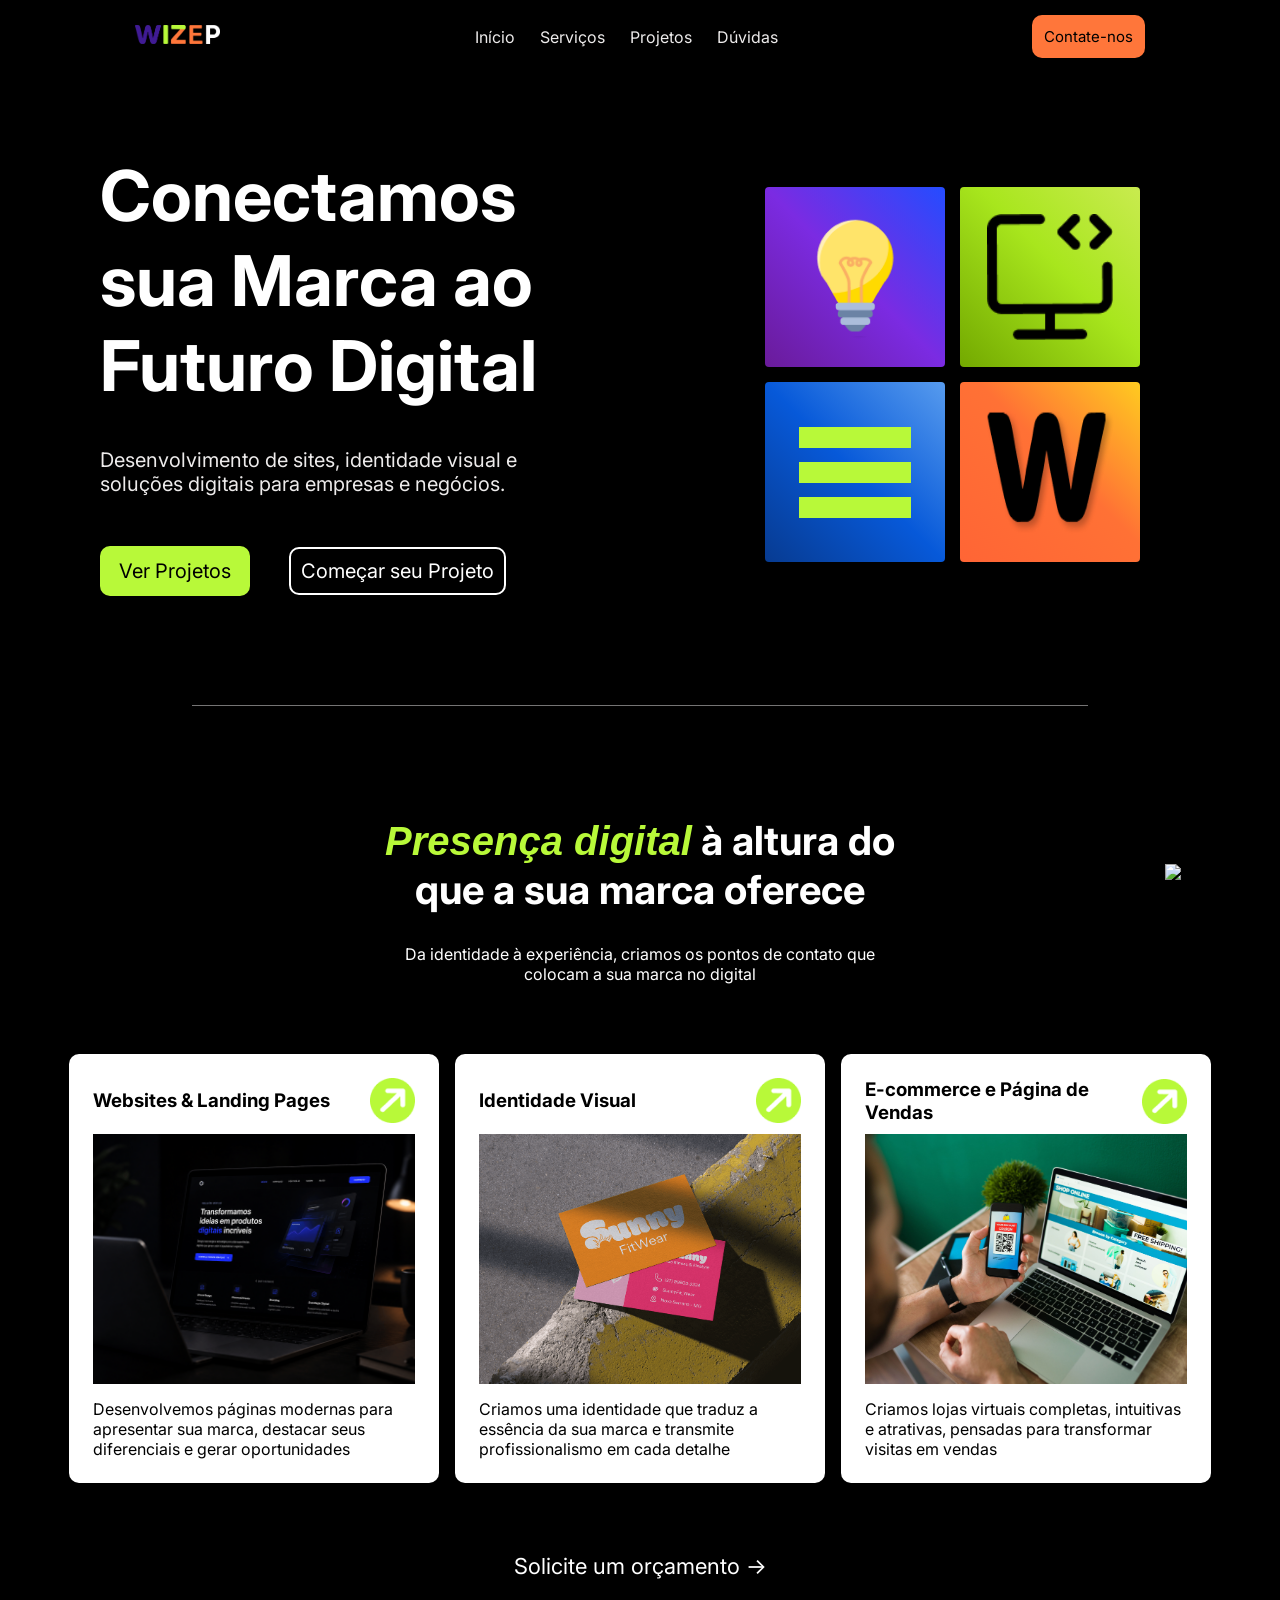
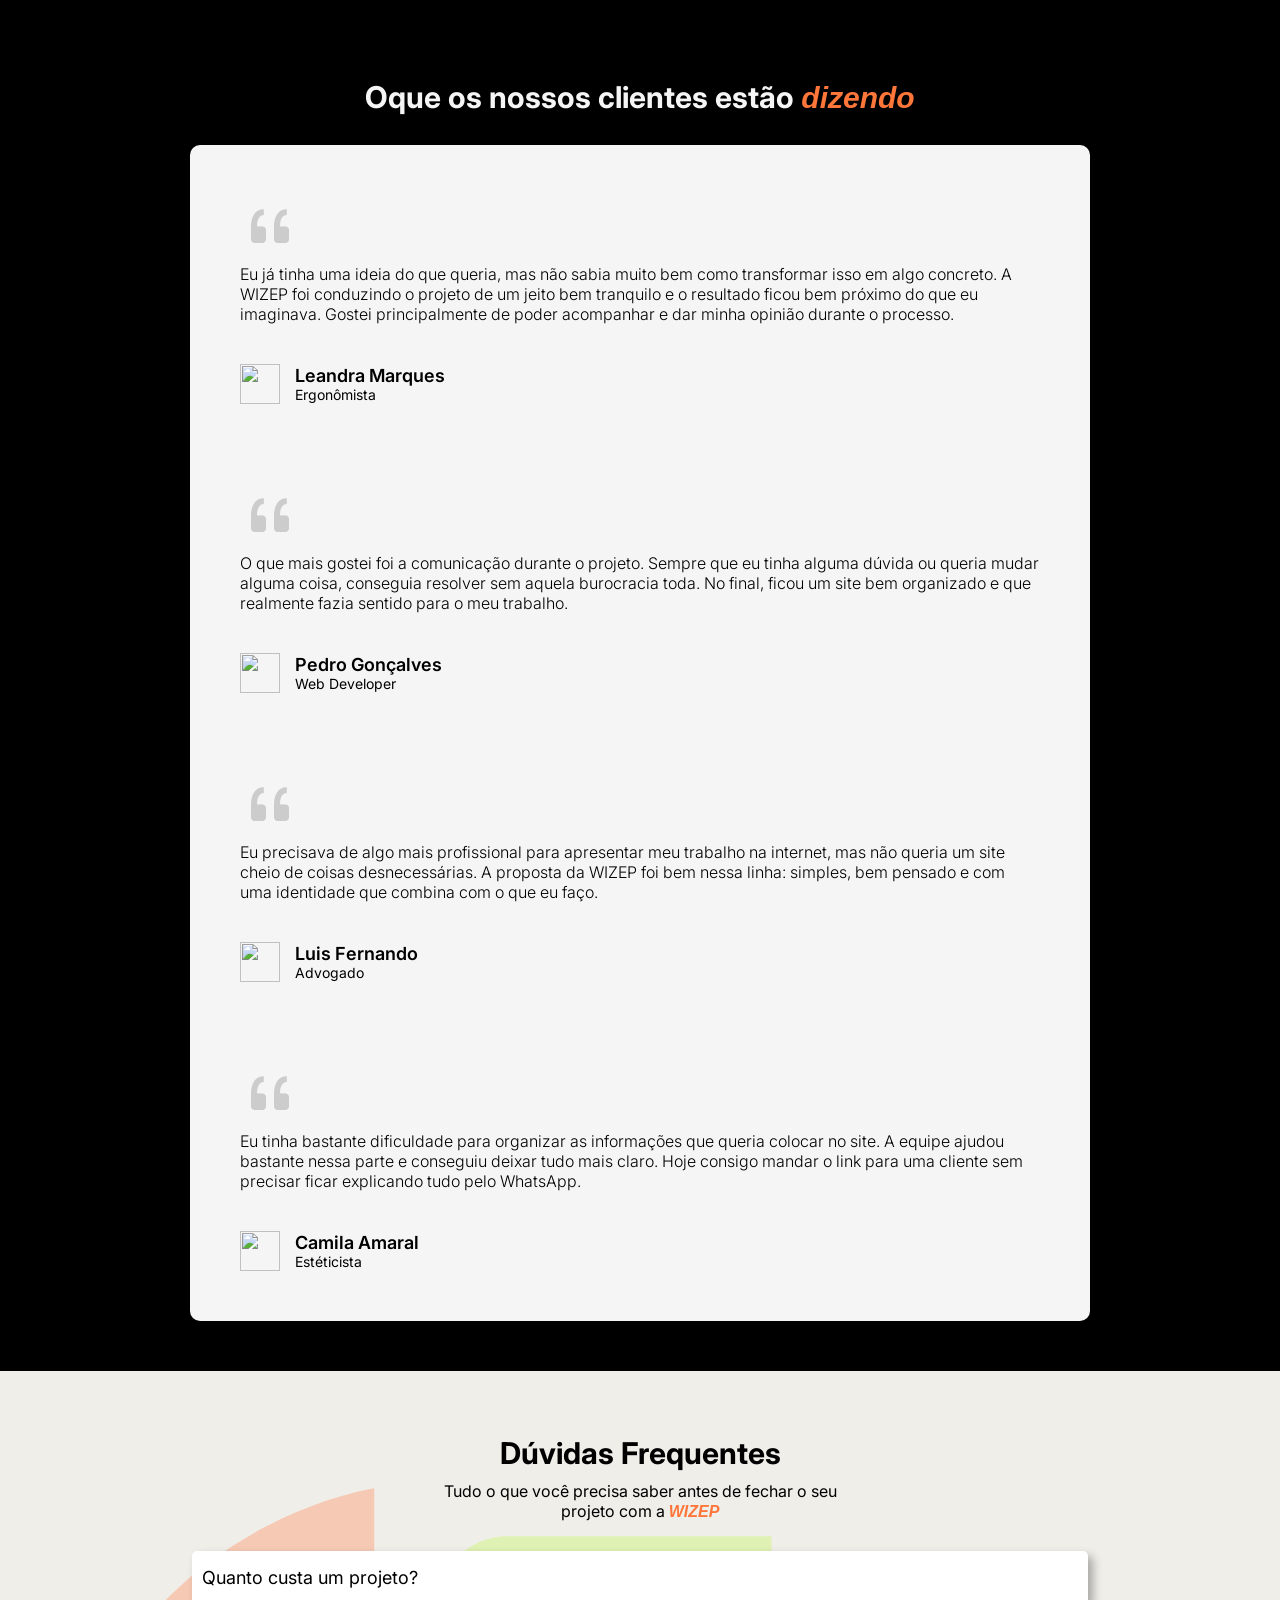
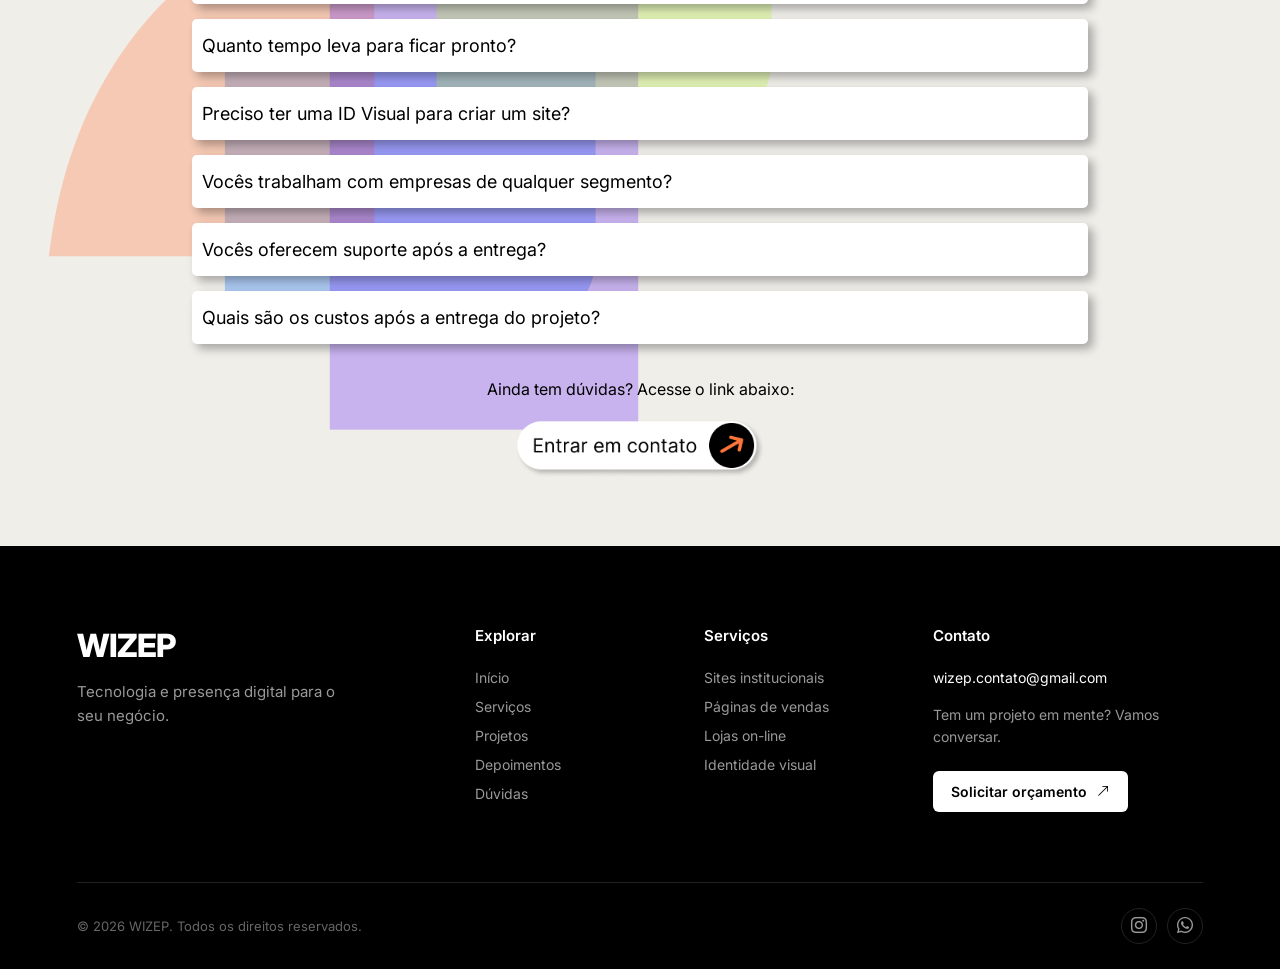
==== commit ff1213d8: "ultima att" ====
--- a/index.html
+++ b/index.html
@@ -26,13 +26,13 @@
             <a href="#navegacao"><img src="assets/LOGO.png" alt="logo" id="logo1"></a>
             <div>
                 <ul id="links">
-                    <li><a href="" class="linknav">Início</a></li>
-                    <li><a href="" class="linknav">Sobre</a></li>
-                    <li><a href="" class="linknav">Projetos</a></li>
-                    <li><a href="" class="linknav">Dúvidas</a></li>
+                    <li><a href="#navegacao" class="linknav">Início</a></li>
+                    <li><a href="#cardsection" class="linknav">Serviços</a></li>
+                    <li><a href="#" class="linknav">Projetos</a></li>
+                    <li><a href="#faqsection" class="linknav">Dúvidas</a></li>
                 </ul>
             </div>
-            <button id="botaonav"><a href="https://w.app/pwa7yh" target="_blank" id="linkbutton">Contate-nos</a></button>
+            <button id="botaonav"><a href="https://wa.me/5537999959030?text=Ol%C3%A1%21%20Gostaria%20de%20iniciar%20um%20projeto." target="_blank" id="linkbutton">Contate-nos</a></button>
         </div>
     </header>
     <main>
@@ -85,7 +85,7 @@
                         <p>Criamos lojas virtuais completas, intuitivas e atrativas, pensadas para transformar visitas em vendas</p>
                     </div>
                 </div>
-                <a href="#" target="_blank" id="linkcard">Solicite um orçamento  &rarr;</a>
+                <a href="https://wa.me/5537999959030?text=Ol%C3%A1%21%20Gostaria%20de%20iniciar%20um%20projeto." target="_blank" id="linkcard">Solicite um orçamento  &rarr;</a>
             </div>
         </section>
         <hr>
@@ -199,7 +199,7 @@
                     </li>
                 </ul>
                 <p>Ainda tem dúvidas? Acesse o link abaixo:</p>
-                <a href="#" target="_blank"><img src="assets/button.png" alt="Entre em contato" id="buttonfaq"></a>
+                <a href="https://wa.me/5537999959030?text=Ol%C3%A1%21%20Gostaria%20de%20iniciar%20um%20projeto." target="_blank"><img src="assets/button.png" alt="Entre em contato" id="buttonfaq"></a>
             </div>
         </section>
     </main>
@@ -222,12 +222,11 @@
         <div class="footer-column">
             <h3>Explorar</h3>
 
-            <a href="#inicio">Início</a>
-            <a href="#sobre">Sobre nós</a>
-            <a href="#servicos">Serviços</a>
+            <a href="#navegacao">Início</a>
+            <a href="#cardsection">Serviços</a>
             <a href="#projetos">Projetos</a>
-            <a href="#depoimentos">Depoimentos</a>
-            <a href="#faq">Dúvidas</a>
+            <a href="#super-container">Depoimentos</a>
+            <a href="#faqsection">Dúvidas</a>
         </div>
 
 
@@ -235,10 +234,10 @@
         <div class="footer-column">
             <h3>Serviços</h3>
 
-            <a href="#servicos">Sites institucionais</a>
-            <a href="#servicos">Páginas de vendas</a>
-            <a href="#servicos">Lojas on-line</a>
-            <a href="#servicos">Identidade visual</a>
+            <a href="https://wa.me/5537999959030?text=Ol%C3%A1%21%20Gostaria%20de%20iniciar%20um%20projeto.">Sites institucionais</a>
+            <a href="https://wa.me/5537999959030?text=Ol%C3%A1%21%20Gostaria%20de%20iniciar%20um%20projeto.">Páginas de vendas</a>
+            <a href="https://wa.me/5537999959030?text=Ol%C3%A1%21%20Gostaria%20de%20iniciar%20um%20projeto.">Lojas on-line</a>
+            <a href="https://wa.me/5537999959030?text=Ol%C3%A1%21%20Gostaria%20de%20iniciar%20um%20projeto.">Identidade visual</a>
         </div>
 
 
@@ -246,15 +245,15 @@
         <div class="footer-column footer-contact">
             <h3>Contato</h3>
 
-            <a href="mailto:contato@wizep.com.br" class="footer-email">
-                contato@wizep.com.br
+            <a href="mailto:wizep.contato@gmail.com" class="footer-email">
+                wizep.contato@gmail.com
             </a>
 
             <p>
                 Tem um projeto em mente? Vamos conversar.
             </p>
 
-            <a href="#contato" class="footer-button">
+            <a href="https://wa.me/5537999959030?text=Ol%C3%A1%21%20Gostaria%20de%20iniciar%20um%20projeto." class="footer-button">
                 Solicitar orçamento
                 <i class="bi bi-arrow-up-right"></i>
             </a>
@@ -272,11 +271,11 @@
 
         <div class="footer-social">
 
-            <a href="#" aria-label="Instagram">
+            <a href="https://www.instagram.com/wizepdigital?igsi=MTZoNWU5aGxxaHUxNg%3D%3D&utm_source=qr" aria-label="Instagram">
                 <i class="bi bi-instagram"></i>
             </a>
 
-            <a href="#" aria-label="WhatsApp">
+            <a href="https://wa.me/5537999959030?text=Ol%C3%A1%21%20Gostaria%20de%20iniciar%20um%20projeto." aria-label="WhatsApp">
                 <i class="bi bi-whatsapp"></i>
             </a>
 
@@ -285,7 +284,7 @@
     </div>
 
     </footer>
-    <a href="#" target="_blank"><img src="assets/whatspng.png" id="whatsflutuante"></a>
+    <a href="https://wa.me/5537999959030?text=Ol%C3%A1%21%20Gostaria%20de%20iniciar%20um%20projeto." target="_blank"><img src="assets/whatspng.png" id="whatsflutuante"></a>
     <script src="swiper-bundle.min.js"></script>
     <script src="script.js"></script>
 </body>
--- a/style.css
+++ b/style.css
@@ -5,6 +5,10 @@
     border: none;
     box-sizing: border-box;
     list-style: none;
+    font-family: "Inter", sans-serif;
+}
+html {
+    scroll-behavior: smooth;
 }
 :root{
     --branco-texto: #EDEBEB;
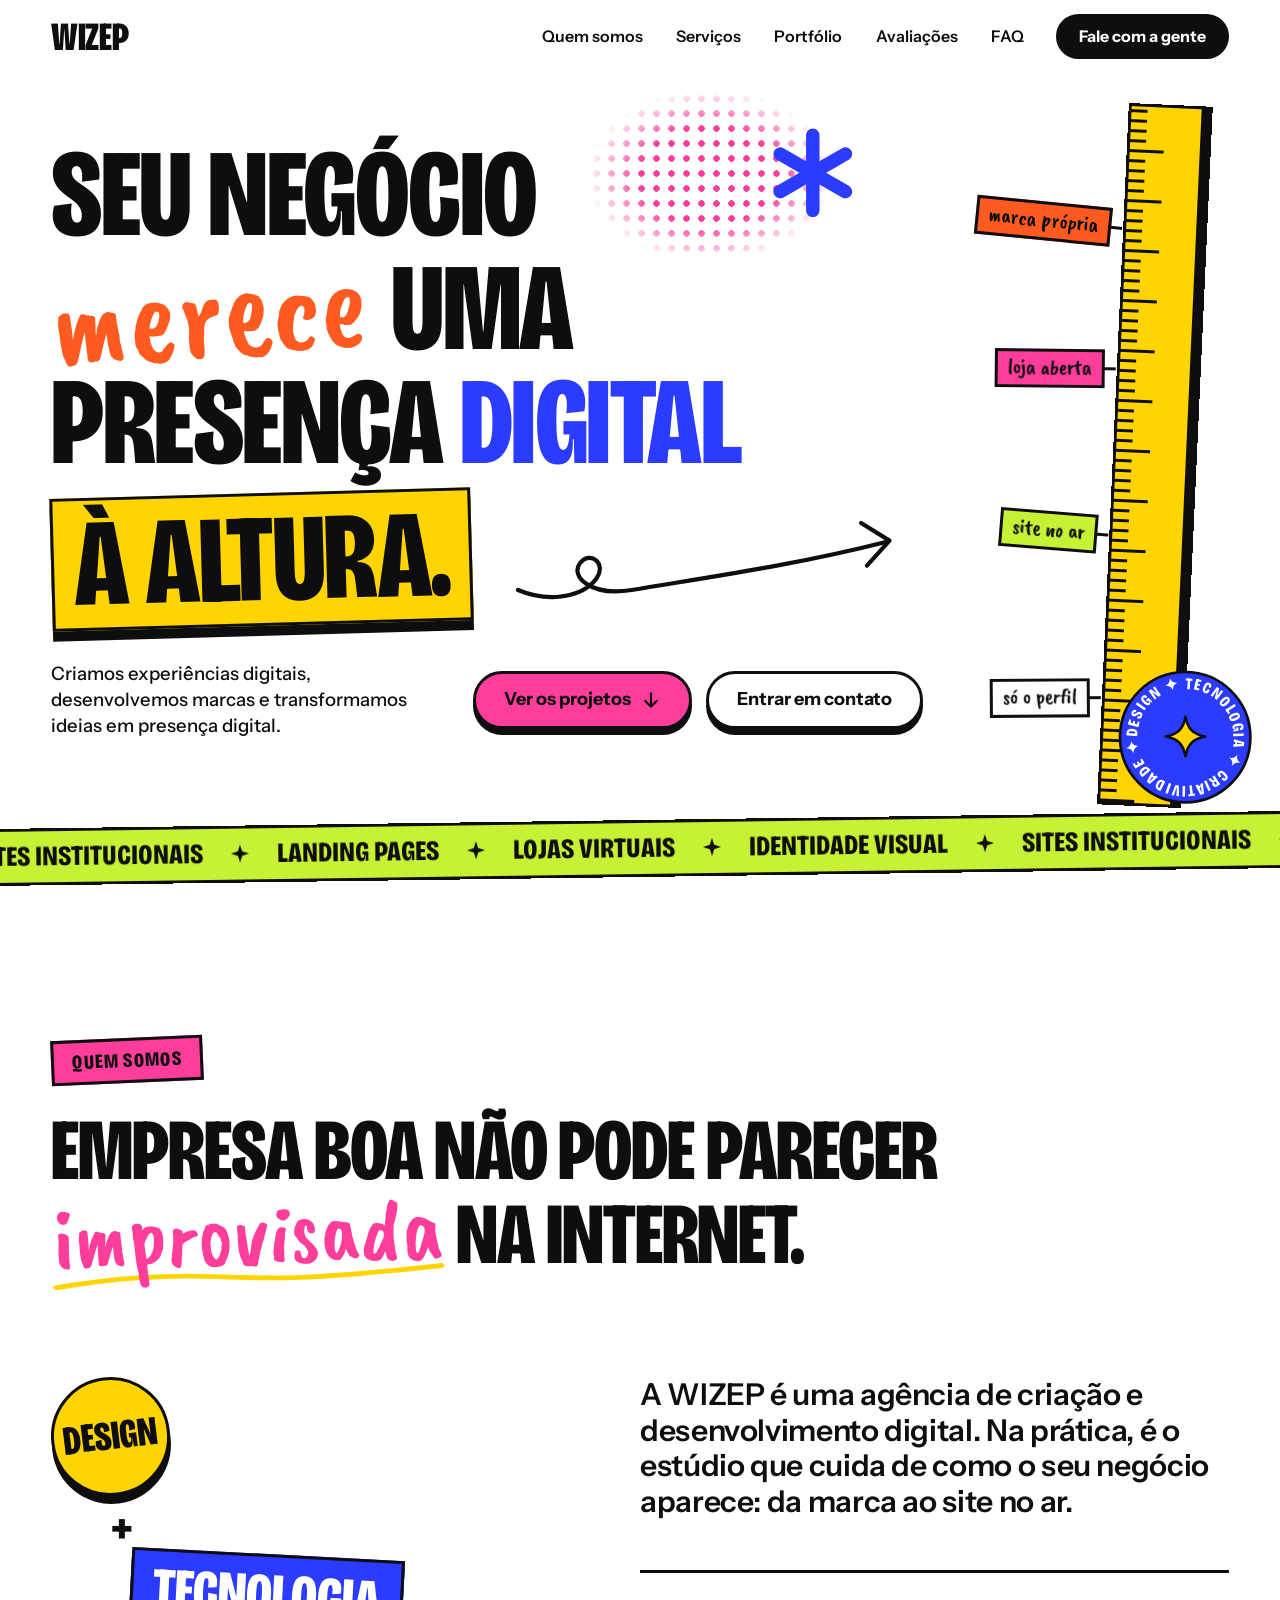
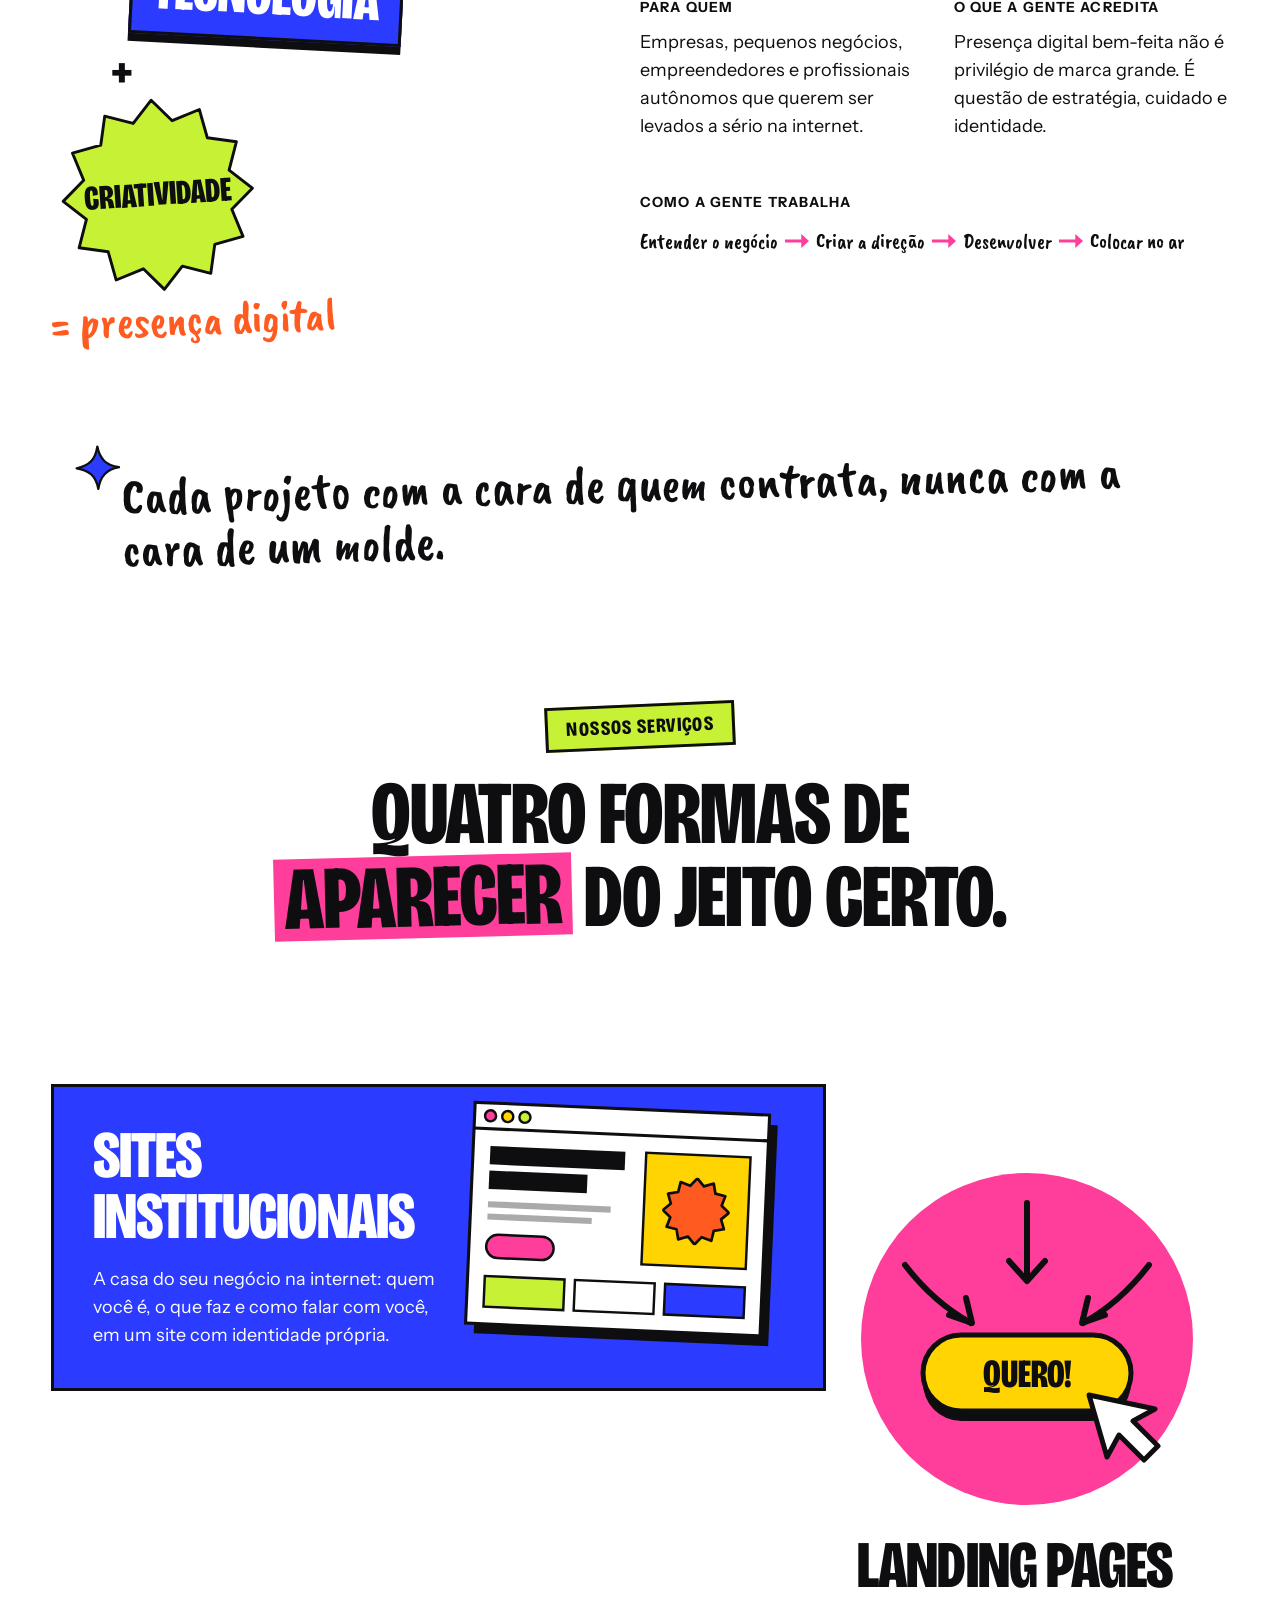
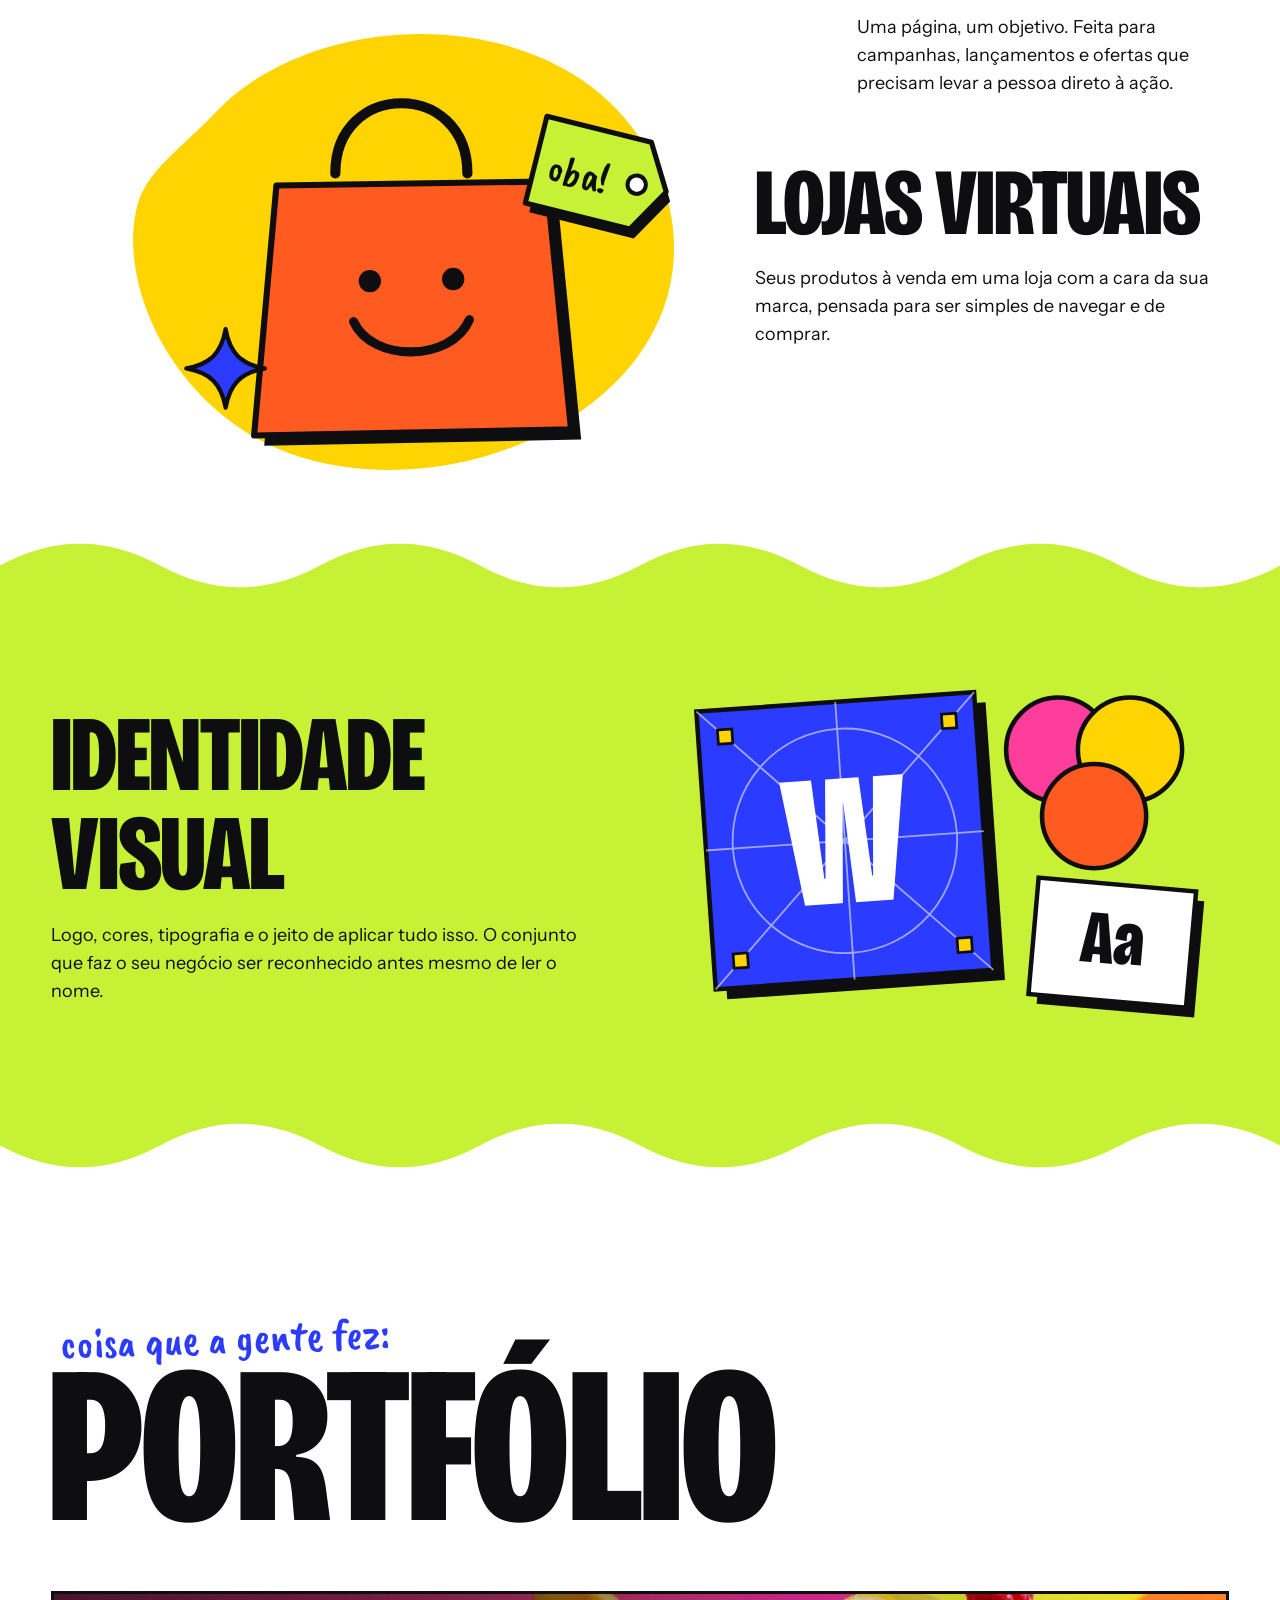
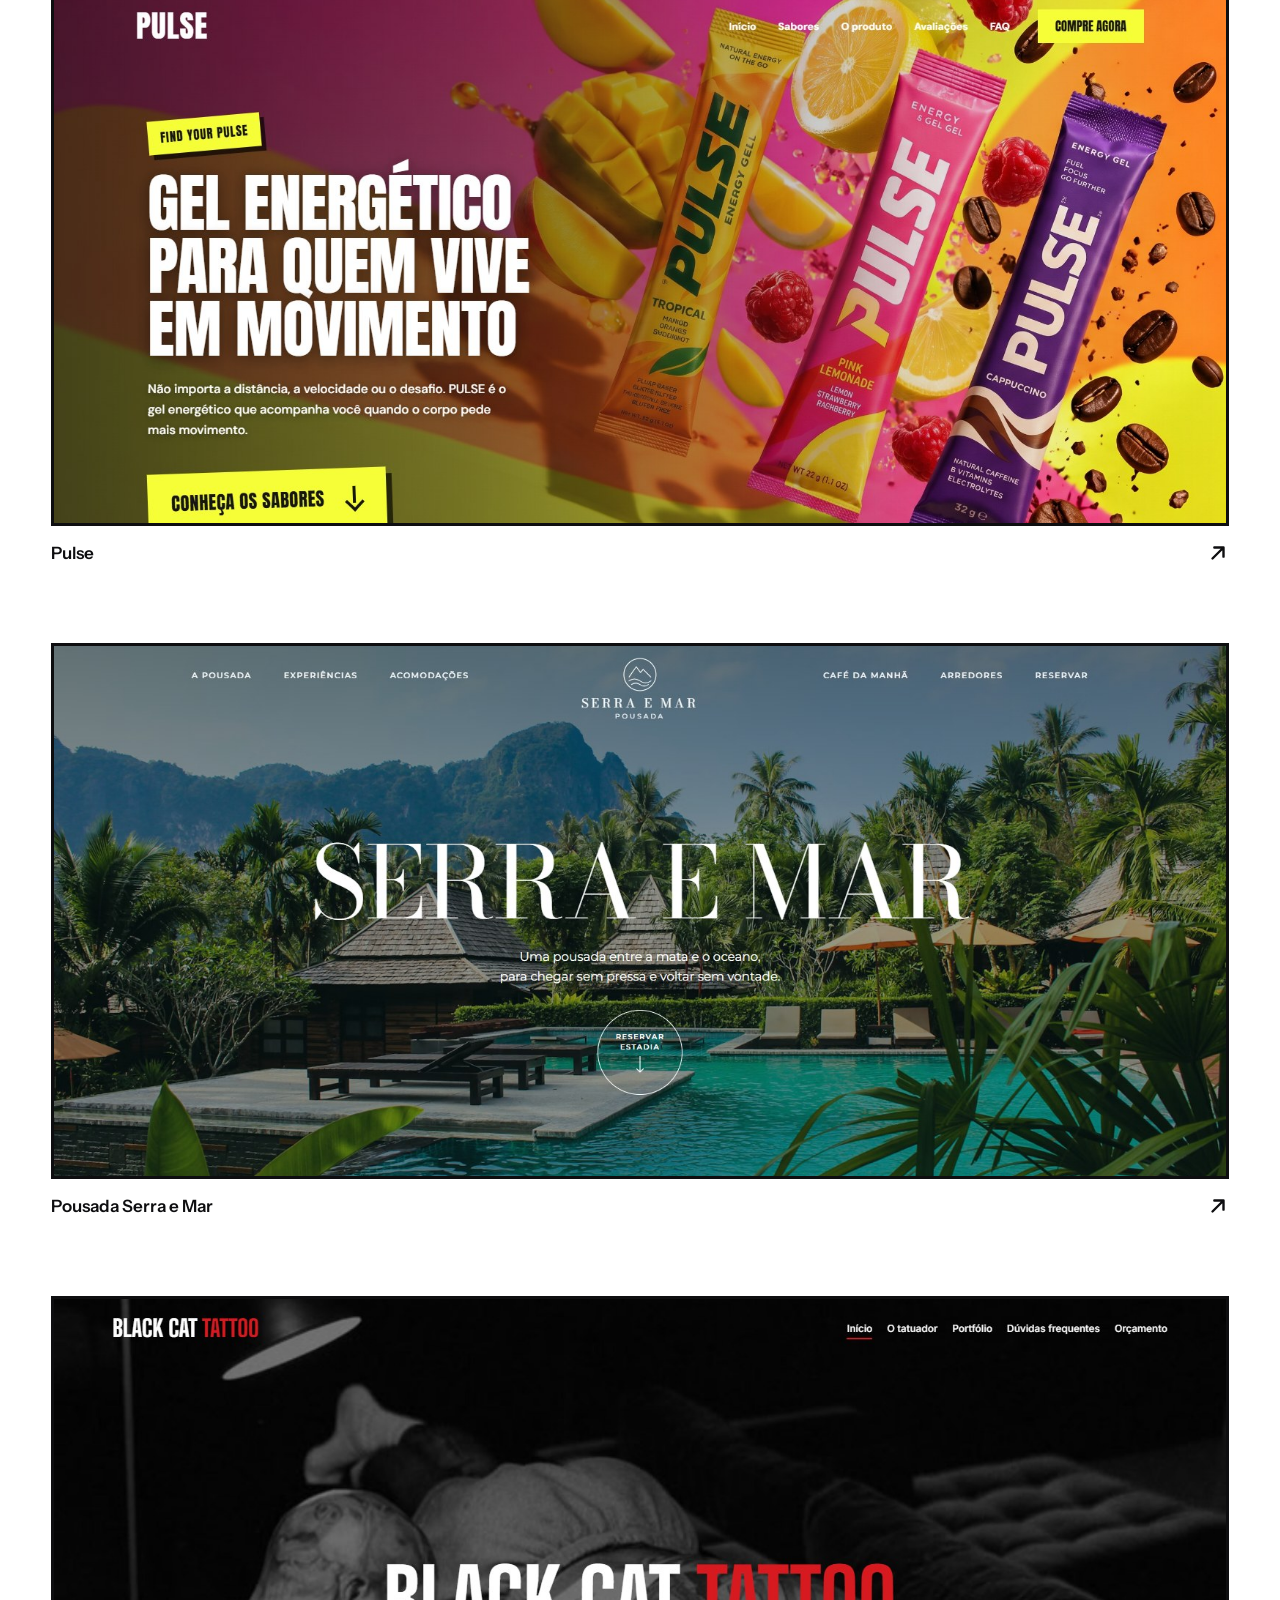
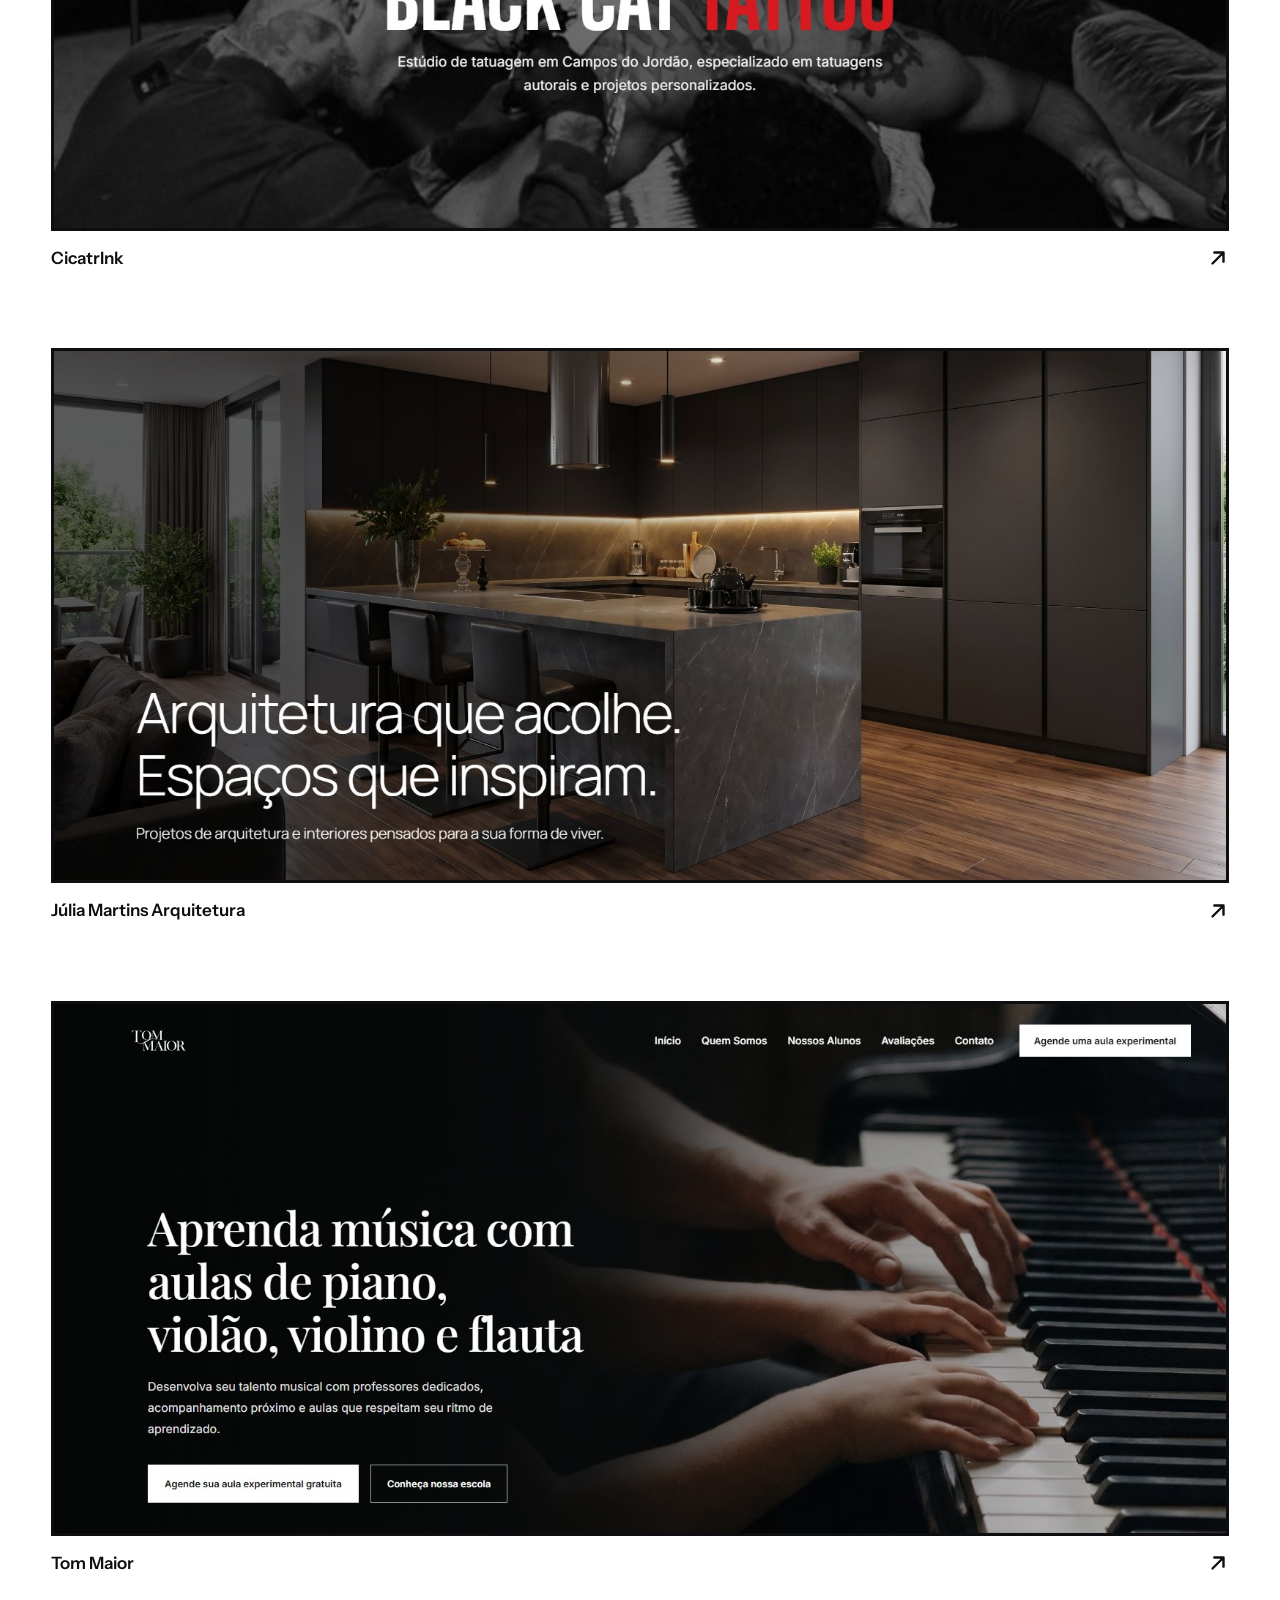
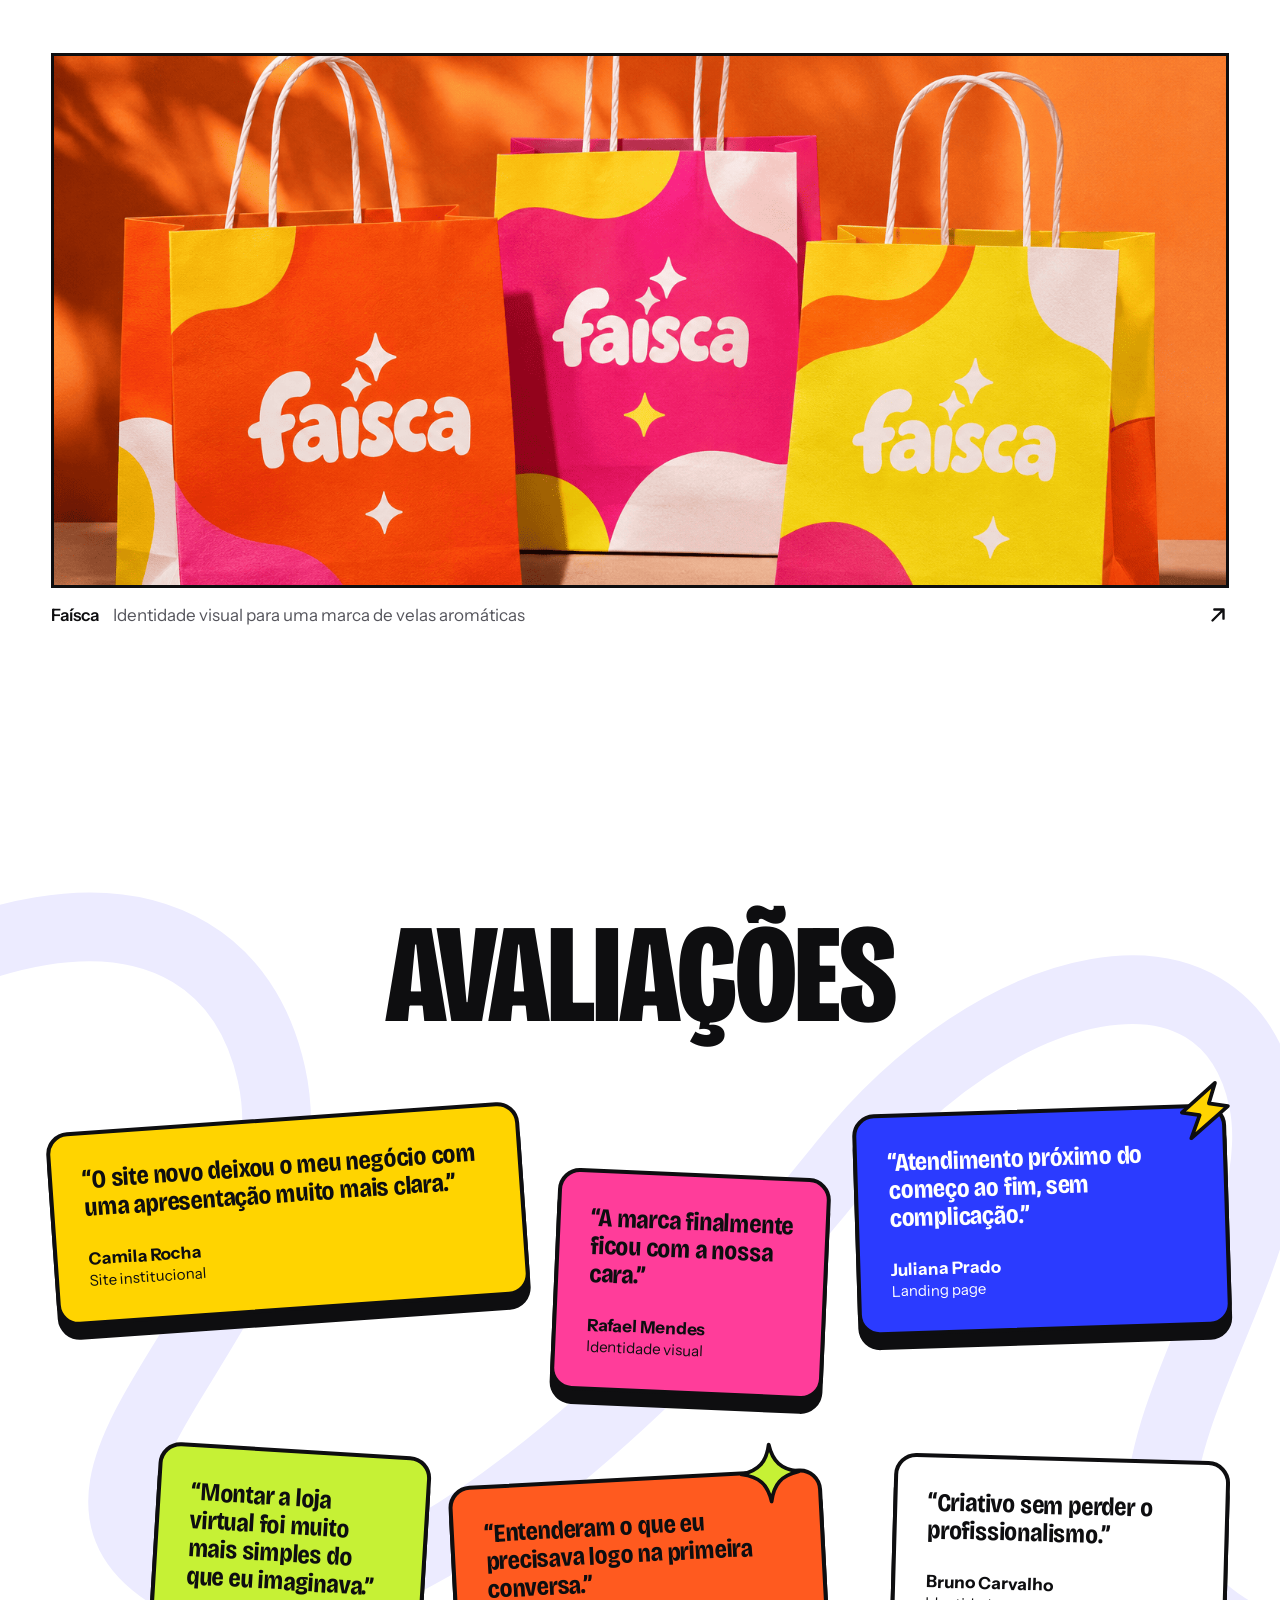
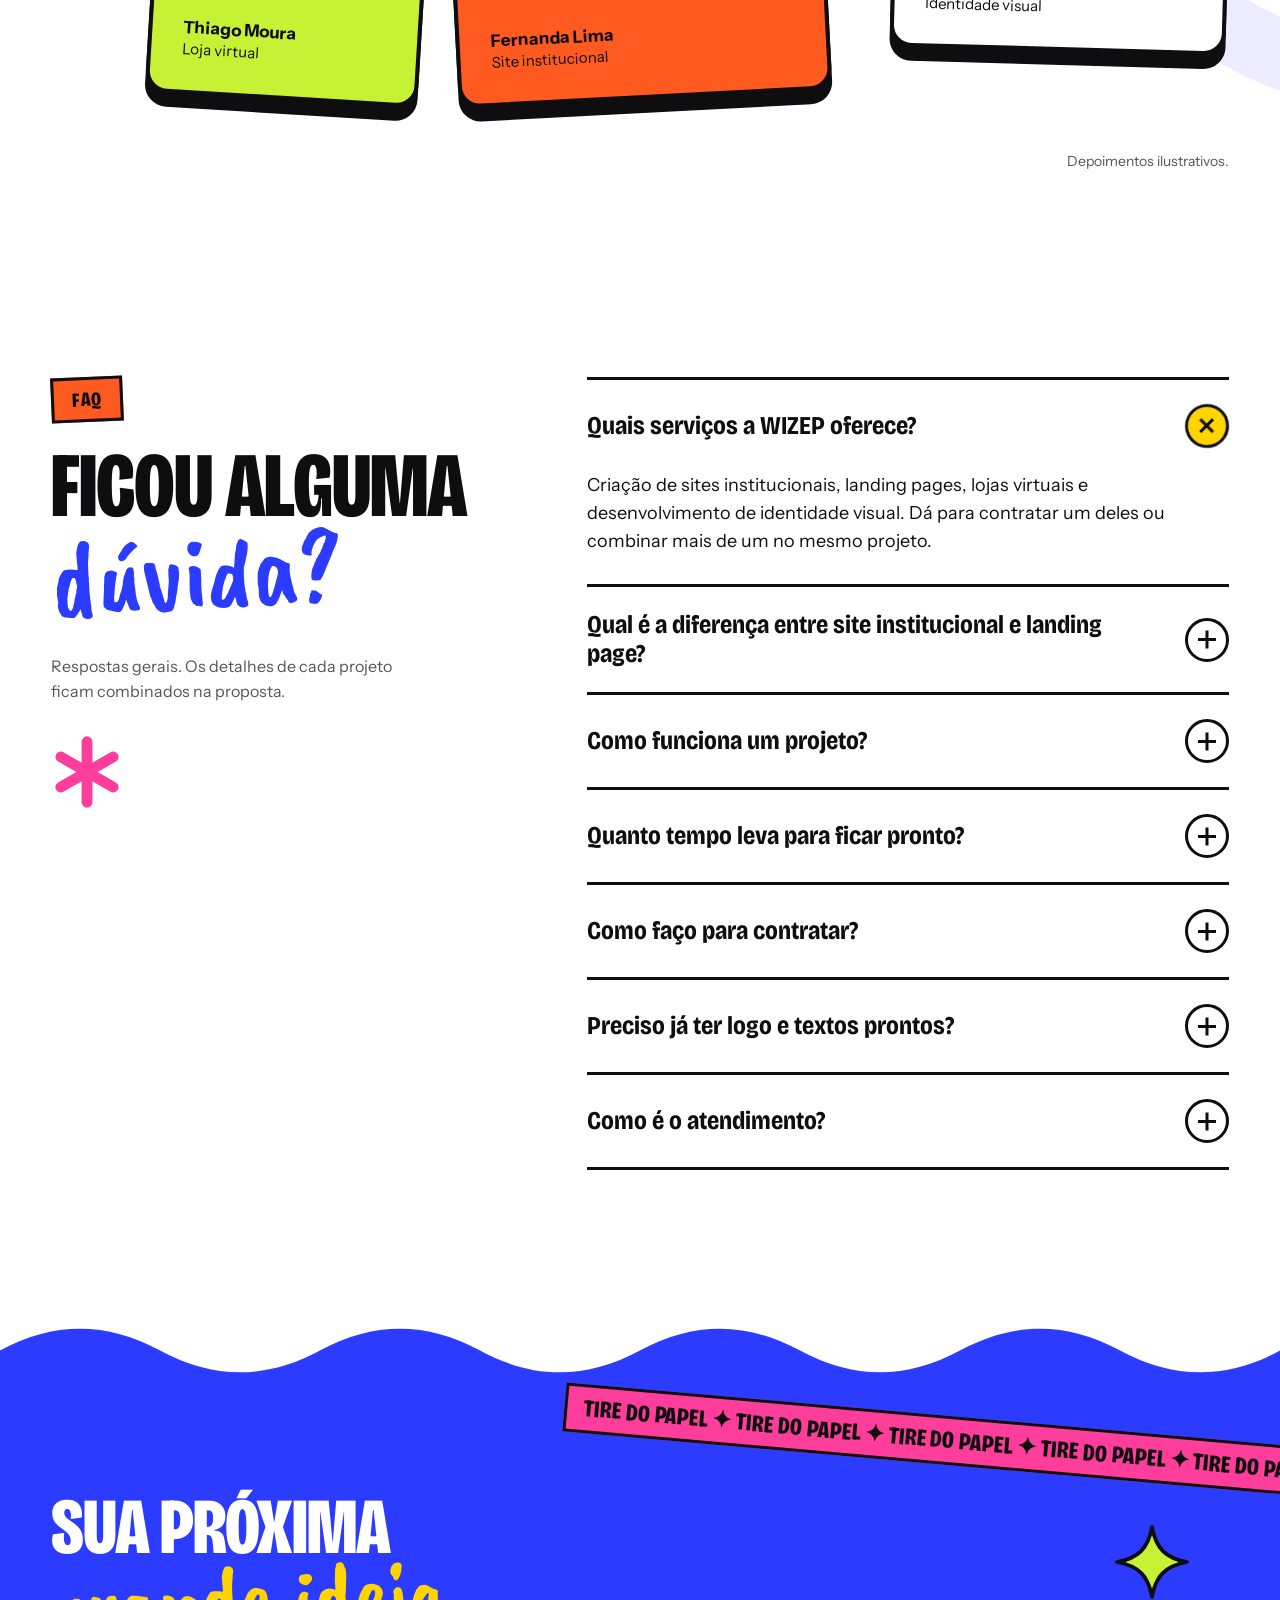
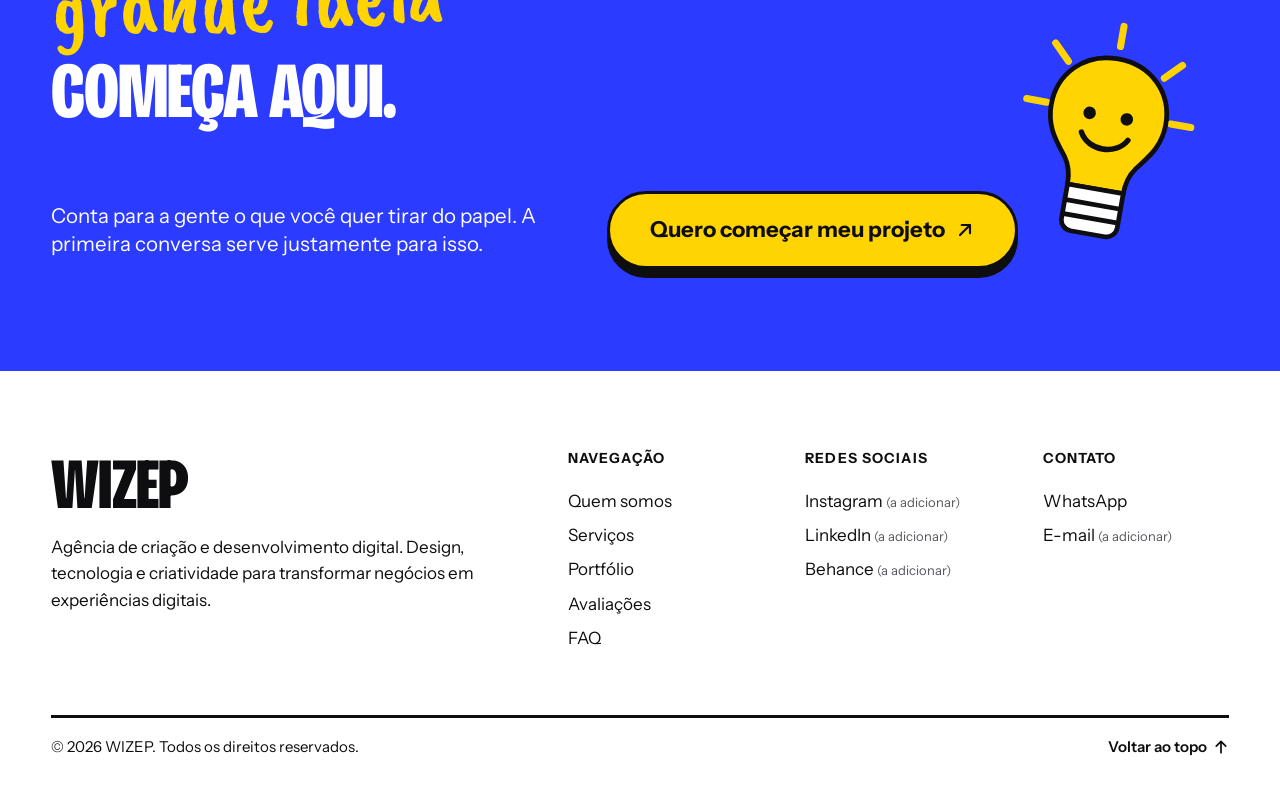
==== commit f2d9ed5a: "Add files via upload" ====
--- a/index.html
+++ b/index.html
@@ -1,291 +1,537 @@
 <!DOCTYPE html>
-<html lang="pt-br">
+<html lang="pt-BR">
 <head>
-    <meta charset="UTF-8">
-    <meta name="viewport" content="width=device-width, initial-scale=1.0">
-    <link rel="stylesheet" href="style.css">
-    <link rel="preconnect" href="https://fonts.googleapis.com">
-    <link rel="preconnect" href="https://fonts.gstatic.com" crossorigin>
-    <link rel="stylesheet" href="https://cdn.jsdelivr.net/npm/bootstrap-icons@1.13.1/font/bootstrap-icons.min.css">
-    <link href="https://fonts.googleapis.com/css2?family=Inter:ital,opsz,wght@0,14..32,100..900;1,14..32,100..900&display=swap" rel="stylesheet">
-    <link rel="stylesheet" href="https://cdn.jsdelivr.net/npm/swiper@12/swiper-bundle.min.css"/>
-    <link rel="stylesheet" href="swiper-bundle.min.css">
-    <script src="swiper-bundle.min.js"></script>
-    <meta property="og:title" content="WIZEP | Desenvolvimento de Sites e Design Digital">
-    <meta property="og:description" content="Desenvolvimento de sites, identidade visual e design digital para empresas e negócios.">
-    <meta property="og:image" content="https://wizep.com.br/imagem-compartilhamento.jpg">
-    <meta property="og:url" content="https://wizep.com.br">
-    <meta property="og:type" content="website">
-    <meta name="description" content="Desenvolvimento de sites, identidade visual e design digital para empresas e negócios. Conheça a WIZEP e fortaleça sua presença digital.">
-    
-    <title>WIZEP | Desenvolvimento de Sites e Design Digital</title>
+  <meta charset="UTF-8">
+  <meta name="viewport" content="width=device-width, initial-scale=1">
+  <title>WIZEP | Agência de criação e desenvolvimento digital</title>
+  <meta name="description" content="A WIZEP cria sites institucionais, landing pages, lojas virtuais e identidades visuais para empresas, pequenos negócios, empreendedores e profissionais autônomos.">
+  <meta name="theme-color" content="#FFD400">
+  <link rel="icon" href="data:image/svg+xml,%3Csvg xmlns='http://www.w3.org/2000/svg' viewBox='0 0 100 100'%3E%3Crect width='100' height='100' fill='%23FFD400'/%3E%3Cpath d='M18 26l16 50 16-36 16 36 16-50' fill='none' stroke='%230E0E10' stroke-width='11' stroke-linejoin='round' stroke-linecap='round'/%3E%3C/svg%3E">
+
+  <link rel="preconnect" href="https://fonts.googleapis.com">
+  <link rel="preconnect" href="https://fonts.gstatic.com" crossorigin>
+  <link rel="stylesheet" href="https://fonts.googleapis.com/css2?family=Bricolage+Grotesque:opsz,wdth,wght@12..96,75..100,400..800&family=Caveat+Brush&family=Instrument+Sans:wght@400;500;600;700&display=swap">
+
+  <link rel="stylesheet" href="style.css">
+  <link rel="stylesheet" href="responsive.css">
+  <script>document.documentElement.classList.add('js');</script>
 </head>
-<body> 
-    <header id="navegacao">
-        <div id="container">
-            <a href="#navegacao"><img src="assets/LOGO.png" alt="logo" id="logo1"></a>
-            <div>
-                <ul id="links">
-                    <li><a href="#navegacao" class="linknav">Início</a></li>
-                    <li><a href="#cardsection" class="linknav">Serviços</a></li>
-                    <li><a href="#" class="linknav">Projetos</a></li>
-                    <li><a href="#faqsection" class="linknav">Dúvidas</a></li>
-                </ul>
+<body>
+
+  <!-- Biblioteca de desenhos reutilizados -->
+  <svg class="sprite" aria-hidden="true" focusable="false">
+    <symbol id="i-spark" viewBox="0 0 100 100"><path d="M50 4C55 32 68 45 96 50 68 55 55 68 50 96 45 68 32 55 4 50 32 45 45 32 50 4Z"/></symbol>
+    <symbol id="i-burst" viewBox="0 0 200 200"><polygon points="198,100 175.3,120.2 184.9,149 155.2,155.2 149,184.9 120.2,175.3 100,198 79.8,175.3 51,184.9 44.8,155.2 15.1,149 24.7,120.2 2,100 24.7,79.8 15.1,51 44.8,44.8 51,15.1 79.8,24.7 100,2 120.2,24.7 149,15.1 155.2,44.8 184.9,51 175.3,79.8"/></symbol>
+    <symbol id="i-asterisk" viewBox="0 0 100 100"><path d="M50 8v84M13.6 29l72.8 42M13.6 71l72.8-42" fill="none" stroke="currentColor" stroke-width="15" stroke-linecap="round"/></symbol>
+    <symbol id="i-bolt" viewBox="0 0 100 100"><path d="M60 3 14 58h29l-8 39 51-60H55z"/></symbol>
+    <symbol id="i-arrow-out" viewBox="0 0 24 24"><path d="M6 18 18 6M8 6h10v10" fill="none" stroke="currentColor" stroke-width="2.6" stroke-linecap="round" stroke-linejoin="round"/></symbol>
+    <symbol id="i-arrow-down" viewBox="0 0 24 24"><path d="M12 4v16M5 13l7 7 7-7" fill="none" stroke="currentColor" stroke-width="2.6" stroke-linecap="round" stroke-linejoin="round"/></symbol>
+  </svg>
+
+  <!-- ========== NAVBAR ========== -->
+  <header class="nav" id="nav">
+    <div class="nav__inner wrap">
+      <a class="logo" href="#inicio" aria-label="WIZEP, voltar ao início">WIZEP</a>
+
+      <nav class="nav__links" aria-label="Navegação principal">
+        <a href="#quem-somos">Quem somos</a>
+        <a href="#servicos">Serviços</a>
+        <a href="#portfolio">Portfólio</a>
+        <a href="#avaliacoes">Avaliações</a>
+        <a href="#faq">FAQ</a>
+      </nav>
+
+      <a class="btn btn--ink btn--sm nav__cta" href="https://wa.me/5537998409492" data-contact="principal">Fale com a gente</a>
+
+      <button class="nav__toggle" id="navToggle" type="button" aria-expanded="false" aria-controls="mobileMenu" aria-label="Abrir menu">
+        <span></span><span></span>
+      </button>
+    </div>
+  </header>
+
+  <!-- Menu mobile: tela cheia -->
+  <div class="menu" id="mobileMenu" hidden>
+    <nav class="menu__links" aria-label="Navegação mobile">
+      <a href="#quem-somos" style="--i:0">Quem somos</a>
+      <a href="#servicos" style="--i:1">Serviços</a>
+      <a href="#portfolio" style="--i:2">Portfólio</a>
+      <a href="#avaliacoes" style="--i:3">Avaliações</a>
+      <a href="#faq" style="--i:4">FAQ</a>
+    </nav>
+    <a class="btn btn--yellow menu__cta" href="https://wa.me/5537998409492" data-contact="principal">Fale com a gente</a>
+    <svg class="menu__burst" aria-hidden="true"><use href="#i-burst"/></svg>
+    <svg class="menu__ast" aria-hidden="true"><use href="#i-asterisk"/></svg>
+  </div>
+
+  <main>
+
+    <!-- ========== 1. HERO ========== -->
+    <section class="hero" id="inicio">
+      <div class="hero__stage wrap">
+
+        <div class="hero__dots" aria-hidden="true"></div>
+        <svg class="hero__ast" data-parallax="-0.08" aria-hidden="true"><use href="#i-asterisk"/></svg>
+
+        <h1 class="hero__title">
+          <span class="hl hl--1">Seu negócio</span>
+          <span class="hl hl--2"><em class="script">merece</em> uma</span>
+          <span class="hl hl--3">presença <b>digital</b></span>
+          <span class="hl hl--4"><span class="hero__stamp">à altura.</span>
+            <svg class="hero__arrow" viewBox="0 0 460 120" fill="none" aria-hidden="true">
+              <path d="M6 92c38 16 78 8 94-14 12-17-7-34-20-18-12 16 13 40 62 32 96-16 196-30 306-58" stroke="#0E0E10" stroke-width="5" stroke-linecap="round"/>
+              <path d="M416 12l34 21-27 30" stroke="#0E0E10" stroke-width="5" stroke-linecap="round" stroke-linejoin="round"/>
+            </svg>
+          </span>
+        </h1>
+
+        <div class="hero__foot">
+          <p class="hero__lead">Criamos experiências digitais, desenvolvemos marcas e transformamos ideias em presença digital.</p>
+          <div class="hero__ctas">
+            <a class="btn btn--pink" href="#portfolio">Ver os projetos
+              <svg class="btn__icon" aria-hidden="true"><use href="#i-arrow-down"/></svg>
+            </a>
+            <a class="btn btn--white" href="#contato">Entrar em contato</a>
+          </div>
+        </div>
+
+        <!-- Régua de crescimento: o conceito visual de "à altura" -->
+        <div class="ruler" aria-hidden="true">
+          <div class="ruler__bar"></div>
+          <span class="ruler__mark ruler__mark--1" style="--pos:12%">só o perfil</span>
+          <span class="ruler__mark ruler__mark--2" style="--pos:36%">site no ar</span>
+          <span class="ruler__mark ruler__mark--3" style="--pos:59%">loja aberta</span>
+          <span class="ruler__mark ruler__mark--4" style="--pos:80%">marca própria</span>
+        </div>
+
+        <!-- Selo giratório -->
+        <div class="seal" data-parallax="0.05" aria-hidden="true">
+          <svg class="seal__spin" viewBox="0 0 200 200">
+            <circle cx="100" cy="100" r="97" fill="#2B3BFF" stroke="#0E0E10" stroke-width="4"/>
+            <defs><path id="sealPath" d="M100 100m-72 0a72 72 0 1 1 144 0a72 72 0 1 1-144 0"/></defs>
+            <text class="seal__text"><textPath href="#sealPath" textLength="448">DESIGN ✦ TECNOLOGIA ✦ CRIATIVIDADE ✦</textPath></text>
+          </svg>
+          <svg class="seal__core" aria-hidden="true"><use href="#i-spark"/></svg>
+        </div>
+      </div>
+
+      <!-- Fita -->
+      <div class="tape" aria-hidden="true">
+        <div class="tape__track">
+          <span>Sites institucionais</span><i></i><span>Landing pages</span><i></i><span>Lojas virtuais</span><i></i><span>Identidade visual</span><i></i>
+          <span>Sites institucionais</span><i></i><span>Landing pages</span><i></i><span>Lojas virtuais</span><i></i><span>Identidade visual</span><i></i>
+          <span>Sites institucionais</span><i></i><span>Landing pages</span><i></i><span>Lojas virtuais</span><i></i><span>Identidade visual</span><i></i>
+          <span>Sites institucionais</span><i></i><span>Landing pages</span><i></i><span>Lojas virtuais</span><i></i><span>Identidade visual</span><i></i>
+        </div>
+      </div>
+    </section>
+
+    <!-- ========== 2. QUEM SOMOS ========== -->
+    <section class="about section" id="quem-somos">
+      <div class="wrap">
+        <p class="label label--pink reveal">Quem somos</p>
+
+        <h2 class="about__statement display reveal">
+          Empresa boa não pode parecer
+          <em class="script about__word">improvisada
+            <svg viewBox="0 0 420 34" fill="none" preserveAspectRatio="none" aria-hidden="true"><path d="M5 22c60-14 112-17 170-10 58 8 104 12 240-6" stroke="#FFD400" stroke-width="9" stroke-linecap="round"/></svg>
+          </em>
+          na internet.
+        </h2>
+
+        <div class="about__grid">
+          <!-- Equação da marca -->
+          <div class="equation" aria-label="Design, mais tecnologia, mais criatividade, igual a presença digital">
+            <span class="eq eq--design pop" style="--r:-7deg">Design</span>
+            <span class="eq__plus pop" style="--d:.08s">+</span>
+            <span class="eq eq--tech pop" style="--r:3deg;--d:.14s">Tecnologia</span>
+            <span class="eq__plus pop" style="--d:.2s">+</span>
+            <span class="eq eq--crea pop" style="--r:-4deg;--d:.26s">
+              <svg aria-hidden="true"><use href="#i-burst"/></svg><b>Criatividade</b>
+            </span>
+            <span class="eq__result pop script" style="--d:.34s">= presença digital</span>
+          </div>
+
+          <div class="about__text">
+            <p class="about__lead reveal">A WIZEP é uma agência de criação e desenvolvimento digital. Na prática, é o estúdio que cuida de como o seu negócio aparece: da marca ao site no ar.</p>
+
+            <div class="about__cols">
+              <div class="reveal" style="--d:.08s">
+                <h3 class="mini">Para quem</h3>
+                <p>Empresas, pequenos negócios, empreendedores e profissionais autônomos que querem ser levados a sério na internet.</p>
+              </div>
+              <div class="reveal" style="--d:.16s">
+                <h3 class="mini">O que a gente acredita</h3>
+                <p>Presença digital bem-feita não é privilégio de marca grande. É questão de estratégia, cuidado e identidade.</p>
+              </div>
             </div>
-            <button id="botaonav"><a href="https://wa.me/5537999959030?text=Ol%C3%A1%21%20Gostaria%20de%20iniciar%20um%20projeto." target="_blank" id="linkbutton">Contate-nos</a></button>
-        </div>
-    </header>
-    <main>
-        <section id="sessaohero">
-            <div id="hero">
-                <h1>Conectamos sua Marca ao Futuro Digital</h1>
-                <p id="phero">Desenvolvimento de sites, identidade visual e soluções digitais para empresas e negócios.</p>
-                <div id="botaohero">
-                    <button id="bt1"><a href="#" id="bt1text">Ver Projetos</a></button>
-                    <button id="bt2"><a href="https://w.app/pwa7yh" target="_blank" id="bt2text">Começar seu Projeto</a></button>
-                </div>
+
+            <div class="flow reveal" style="--d:.2s">
+              <h3 class="mini">Como a gente trabalha</h3>
+              <ol class="flow__steps">
+                <li>Entender o negócio</li>
+                <li>Criar a direção</li>
+                <li>Desenvolver</li>
+                <li>Colocar no ar</li>
+              </ol>
             </div>
-            <div id="quadrados">
-                <div id="lampada" class="quad"><img src="assets/fxemoji_lightbulb.png" class="itens"></div>
-                <div id="monitor" class="quad"><img src="assets/monitor.png" class="itens"></div>
-                <div id="barras" class="quad"><img src="assets/barras.png"></div>
-                <div id="w" class="quad"><img src="assets/w.png" class="itens" id="witen"></div>
-            </div> 
-        </section>
-        <section id="cardsection">
-            <div>
-                <div id="divtexto">
-                    <h2><em>Presença digital</em> à altura do que a sua marca oferece</h2>
-                    <p>Da identidade à experiência, criamos os pontos de contato que colocam a sua marca no digital</p>
-                </div>
-                <div id="cards">
-                    <div id="card1" class="teste">
-                        <div class="bloc1">
-                            <h3>Websites & Landing Pages</h3>
-                            <img src="assets/elipse&seta.png" class="cardseta">
-                        </div>
-                        <img src="assets/ChatGPT Image 28 de ago. de 2026, 14_49_55.png" class="cardimg">
-                        <p>Desenvolvemos páginas modernas para apresentar sua marca, destacar seus diferenciais e gerar oportunidades</p>
-                    </div>
-                    <div id="card2" class="teste">
-                        
-                        <div class="bloc1">
-                            <h3>Identidade Visual</h3>
-                            <img src="assets/elipse&seta.png" class="cardseta">
-                        </div>
-                        <img src="assets/Stylish Business Card.png" class="cardimg">
-                        <p>Criamos uma identidade que traduz a essência da sua marca e transmite profissionalismo em cada detalhe</p>
-                    </div>
-                    <div id="card3" class="teste">
-                        <div class="bloc1">
-                            <h3>E-commerce e Página de Vendas</h3>
-                            <img src="assets/elipse&seta.png" class="cardseta">
-                        </div>
-                        <img src="assets/imgecommerce.jpg" class="cardimg">
-                        <p>Criamos lojas virtuais completas, intuitivas e atrativas, pensadas para transformar visitas em vendas</p>
-                    </div>
-                </div>
-                <a href="https://wa.me/5537999959030?text=Ol%C3%A1%21%20Gostaria%20de%20iniciar%20um%20projeto." target="_blank" id="linkcard">Solicite um orçamento  &rarr;</a>
+          </div>
+        </div>
+
+        <blockquote class="about__quote reveal">
+          <svg class="about__quote-star" aria-hidden="true"><use href="#i-spark"/></svg>
+          <p>Cada projeto com a cara de quem contrata, nunca com a cara de um molde.</p>
+        </blockquote>
+      </div>
+    </section>
+
+    <!-- ========== 3. SERVIÇOS ========== -->
+    <section class="services section" id="servicos">
+      <div class="wrap">
+        <header class="services__head">
+          <p class="label label--lime reveal">Nossos serviços</p>
+          <h2 class="services__title display reveal">Quatro formas de <span class="services__mark">aparecer</span> do jeito certo.</h2>
+        </header>
+
+        <div class="services__top">
+          <!-- 01 Sites institucionais -->
+          <article class="svc svc--site reveal">
+            <div class="svc--site__copy">
+              <h3 class="svc__name display">Sites<br>institucionais</h3>
+              <p>A casa do seu negócio na internet: quem você é, o que faz e como falar com você, em um site com identidade própria.</p>
             </div>
-        </section>
-        <hr>
-        <div id="super-container">
-            <h3>Oque os nossos clientes estão <em id="title-depem">dizendo</em></h3>
-            <section class="depoimentos mySwiper">
-                <div class="depoimentos-container swiper-wrapper">
-                    <div class="slide swiper-slide">
-                        <i class="bi bi-quote"></i>
-                        <p class="depoi-txt">
-                            Eu já tinha uma ideia do que queria, mas não sabia muito bem como transformar isso em algo concreto. A WIZEP foi conduzindo o projeto de um jeito bem tranquilo e o resultado ficou bem próximo do que eu imaginava. Gostei principalmente de poder acompanhar e dar minha opinião durante o processo.
-                        </p>
-                        <div class="person">
-                            <img src="assets/person-circle.svg">
-                            <div class="info-person">
-                                <p class="nome-person">Leandra Marques</p>
-                                <p class="func-person">Ergonômista</p>
-                            </div>
-                        </div>
-                    </div>
-                    <div class="slide swiper-slide">
-                        <i class="bi bi-quote"></i>
-                        <p class="depoi-txt">
-                            O que mais gostei foi a comunicação durante o projeto. Sempre que eu tinha alguma dúvida ou queria mudar alguma coisa, conseguia resolver sem aquela burocracia toda. No final, ficou um site bem organizado e que realmente fazia sentido para o meu trabalho.
-                        </p>
-                        <div class="person">
-                            <img src="assets/person-circle.svg">
-                            <div class="info-person">
-                                <p class="nome-person">Pedro Gonçalves</p>
-                                <p class="func-person">Web Developer</p>
-                            </div>
-                        </div>
-                    </div><div class="slide swiper-slide">
-                        <i class="bi bi-quote"></i>
-                        <p class="depoi-txt">
-                            Eu precisava de algo mais profissional para apresentar meu trabalho na internet, mas não queria um site cheio de coisas desnecessárias. A proposta da WIZEP foi bem nessa linha: simples, bem pensado e com uma identidade que combina com o que eu faço.
-                        <div class="person">
-                            <img src="assets/person-circle.svg">
-                            <div class="info-person">
-                                <p class="nome-person">Luis Fernando</p>
-                                <p class="func-person">Advogado</p>
-                            </div>
-                        </div>
-                    </div><div class="slide swiper-slide">
-                        <i class="bi bi-quote"></i>
-                        <p class="depoi-txt">
-                            Eu tinha bastante dificuldade para organizar as informações que queria colocar no site. A equipe ajudou bastante nessa parte e conseguiu deixar tudo mais claro. Hoje consigo mandar o link para uma cliente sem precisar ficar explicando tudo pelo WhatsApp.
-                        </p>
-                        <div class="person">
-                            <img src="assets/person-circle.svg">
-                            <div class="info-person">
-                                <p class="nome-person">Camila Amaral</p>
-                                <p class="func-person">Estéticista</p>
-                            </div>
-                        </div>
-                    </div>
-                </div>
-                <div class="swiper-button-next"></div>
-                <div class="swiper-button-prev"></div>
-                <div class="swiper-pagination"></div>
-            </section>
-        </div>
-        <section id="faqsection">
-            <div id="faqcontent">
-                <div id="textfaq">
-                    <h3 id="titlefaq">Dúvidas Frequentes</h3>
-                    <p id="subtitlefaq">Tudo o que você precisa saber antes de fechar o seu projeto com a <em id="emfaq">WIZEP</em></p>
-                </div> 
-                <ul id="faqlist">
-                    <li>
-                        <input type="radio" name="acordeon" id="primeiro">
-                        <label for="primeiro">Quanto custa um projeto?</label>
-                        <div class="resposta"> 
-                            <p>Cada projeto é desenvolvido de acordo com as necessidades da sua marca, por isso o valor pode variar conforme o tipo de seviço e complexidade. Após entendermos oque você precisa enviamos uma proposta personalizada</p>
-                        </div>
-                    </li>
-                    <li>
-                        <input type="radio" name="acordeon" id="segundo">
-                        <label for="segundo">Quanto tempo leva para ficar pronto?</label>
-                        <div class="resposta"> 
-                            <p>O prazo depende do tipo e da complexidade do projeto. Em média, projetos mais simples podem ser concluídos em algumas semanas, enquanto projetos maiores exigem mais tempo. Antes de começarmos definimos os prazos e todas as etapas do projeto para que você saiba exatamente o que esperar</p>
-                        </div>
-                    </li>
-                    <li>
-                        <input type="radio" name="acordeon" id="terceiro">
-                        <label for="terceiro">Preciso ter uma ID Visual para criar um site?</label>
-                        <div class="resposta"> 
-                            <p>Não. Podemos criar um site mesmo que a sua marca ainda não tenha uma identidade visual definida. Também oferecemos pacotes especiais com criação da sua identidade visual inclusa</p>
-                        </div>
-                    </li>
-                    <li>
-                        <input type="radio" name="acordeon" id="quarto">
-                        <label for="quarto">Vocês trabalham com empresas de qualquer segmento?</label>
-                        <div class="resposta"> 
-                            <p>Sim. Trabalhamos com empresas, profissionais, lojas virtuais e páginas de vendas de diferentes segmentos. Cada projeto é adaptado ao negócio, público e objetivos de cada cliente</p>
-                        </div>
-                    </li>
-                    <li>
-                        <input type="radio" name="acordeon" id="quinto">
-                        <label for="quinto">Vocês oferecem suporte após a entrega?</label>
-                        <div class="resposta"> 
-                            <p>Sim. Após a entrega, oferecemos 1 mês de suporte para auxiliar em dúvidas e pequenos ajustes. Também oferecemos suporte contínuo, garantindo atualizações, manutenção e melhorias para manter seu projeto sempre funcionando e atualizado</p>
-                        </div>
-                    </li>
-                    <li>
-                        <input type="radio" name="acordeon" id="sexto">
-                        <label for="sexto">Quais são os custos após a entrega do projeto?</label>
-                        <div class="resposta"> 
-                            <p>Após a entrega, o único custo recorrente obrigatório é a hospedagem, necessária para manter o projeto online. Você também recebe 1 mês de suporte gratuito e, após esse período, pode contratar planos de manutenção e suporte contínuo de forma opcional.</p>
-                        </div>
-                    </li>
-                </ul>
-                <p>Ainda tem dúvidas? Acesse o link abaixo:</p>
-                <a href="https://wa.me/5537999959030?text=Ol%C3%A1%21%20Gostaria%20de%20iniciar%20um%20projeto." target="_blank"><img src="assets/button.png" alt="Entre em contato" id="buttonfaq"></a>
-            </div>
-        </section>
-    </main>
-    <!-- RODAPÉ -->
-    <footer class="footer">
-
-    <div class="footer-container">
-
-        <!-- MARCA -->
-        <div class="footer-brand">
-            <h2>WIZEP</h2>
-
-            <p>
-                Tecnologia e presença digital para o seu negócio.
-            </p>
-        </div>
-
-
-        <!-- GUIA DAS SEÇÕES -->
-        <div class="footer-column">
-            <h3>Explorar</h3>
-
-            <a href="#navegacao">Início</a>
-            <a href="#cardsection">Serviços</a>
-            <a href="#projetos">Projetos</a>
-            <a href="#super-container">Depoimentos</a>
-            <a href="#faqsection">Dúvidas</a>
-        </div>
-
-
-        <!-- SERVIÇOS -->
-        <div class="footer-column">
-            <h3>Serviços</h3>
-
-            <a href="https://wa.me/5537999959030?text=Ol%C3%A1%21%20Gostaria%20de%20iniciar%20um%20projeto.">Sites institucionais</a>
-            <a href="https://wa.me/5537999959030?text=Ol%C3%A1%21%20Gostaria%20de%20iniciar%20um%20projeto.">Páginas de vendas</a>
-            <a href="https://wa.me/5537999959030?text=Ol%C3%A1%21%20Gostaria%20de%20iniciar%20um%20projeto.">Lojas on-line</a>
-            <a href="https://wa.me/5537999959030?text=Ol%C3%A1%21%20Gostaria%20de%20iniciar%20um%20projeto.">Identidade visual</a>
-        </div>
-
-
-        <!-- CONTATO -->
-        <div class="footer-column footer-contact">
-            <h3>Contato</h3>
-
-            <a href="mailto:wizep.contato@gmail.com" class="footer-email">
-                wizep.contato@gmail.com
-            </a>
-
-            <p>
-                Tem um projeto em mente? Vamos conversar.
-            </p>
-
-            <a href="https://wa.me/5537999959030?text=Ol%C3%A1%21%20Gostaria%20de%20iniciar%20um%20projeto." class="footer-button">
-                Solicitar orçamento
-                <i class="bi bi-arrow-up-right"></i>
-            </a>
-        </div>
-
+            <svg class="svc--site__art" viewBox="0 0 520 400" aria-hidden="true">
+              <rect x="22" y="24" width="480" height="360" fill="#0E0E10"/>
+              <rect x="8" y="8" width="480" height="360" fill="#fff" stroke="#0E0E10" stroke-width="5"/>
+              <path d="M8 50h480" stroke="#0E0E10" stroke-width="5"/>
+              <circle cx="34" cy="29" r="9" fill="#FF3D9A" stroke="#0E0E10" stroke-width="4"/>
+              <circle cx="62" cy="29" r="9" fill="#FFD400" stroke="#0E0E10" stroke-width="4"/>
+              <circle cx="90" cy="29" r="9" fill="#C6F135" stroke="#0E0E10" stroke-width="4"/>
+              <rect x="36" y="78" width="220" height="30" fill="#0E0E10"/>
+              <rect x="36" y="118" width="160" height="30" fill="#0E0E10"/>
+              <rect x="36" y="168" width="200" height="10" fill="#0E0E10" opacity=".35"/>
+              <rect x="36" y="188" width="170" height="10" fill="#0E0E10" opacity=".35"/>
+              <rect x="36" y="222" width="110" height="38" rx="19" fill="#FF3D9A" stroke="#0E0E10" stroke-width="4"/>
+              <rect x="290" y="78" width="170" height="182" fill="#FFD400" stroke="#0E0E10" stroke-width="4"/>
+              <use href="#i-burst" x="320" y="115" width="110" height="110" fill="#FF5A1F" stroke="#0E0E10" stroke-width="8" stroke-linejoin="round"/>
+              <rect x="36" y="290" width="130" height="50" fill="#C6F135" stroke="#0E0E10" stroke-width="4"/>
+              <rect x="183" y="290" width="130" height="50" fill="#fff" stroke="#0E0E10" stroke-width="4"/>
+              <rect x="330" y="290" width="130" height="50" fill="#2B3BFF" stroke="#0E0E10" stroke-width="4"/>
+            </svg>
+          </article>
+
+          <!-- 02 Landing pages -->
+          <article class="svc svc--lp reveal" style="--d:.1s">
+            <svg class="svc--lp__art" viewBox="0 0 340 340" aria-hidden="true">
+              <circle cx="170" cy="170" r="166" fill="#FF3D9A"/>
+              <g fill="none" stroke="#0E0E10" stroke-width="6" stroke-linecap="round" stroke-linejoin="round">
+                <path d="M48 96c20 26 44 46 66 58"/><path d="M92 146l23 8-6-25"/>
+                <path d="M292 96c-20 26-44 46-66 58"/><path d="M248 146l-23 8 6-25"/>
+                <path d="M170 34v76"/><path d="M152 92l18 20 18-20"/>
+              </g>
+              <rect x="66" y="176" width="208" height="76" rx="38" fill="#0E0E10"/>
+              <rect x="66" y="166" width="208" height="76" rx="38" fill="#FFD400" stroke="#0E0E10" stroke-width="5"/>
+              <text x="170" y="218" text-anchor="middle" class="svg-display" font-size="40">QUERO!</text>
+              <path d="M232 226l18 62 12-22 25 25 14-14-25-25 22-12z" fill="#fff" stroke="#0E0E10" stroke-width="5" stroke-linejoin="round"/>
+            </svg>
+            <h3 class="svc__name display">Landing pages</h3>
+            <p>Uma página, um objetivo. Feita para campanhas, lançamentos e ofertas que precisam levar a pessoa direto à ação.</p>
+          </article>
+        </div>
+
+        <!-- 03 Lojas virtuais -->
+        <article class="svc svc--shop reveal">
+          <svg class="svc--shop__art" viewBox="0 0 560 460" aria-hidden="true">
+            <path d="M92 90C170 8 330-14 440 50c96 56 134 176 76 268-58 94-210 150-338 112C58 394-4 268 14 186 22 148 56 128 92 90Z" fill="#FFD400"/>
+            <path d="M210 150c0-92 130-92 130 0" fill="none" stroke="#0E0E10" stroke-width="10" stroke-linecap="round"/>
+            <path d="M152 162l266-4 24 244-312 6z" fill="#0E0E10" transform="translate(10 10)"/>
+            <path d="M152 162l266-4 24 244-312 6z" fill="#FF5A1F" stroke="#0E0E10" stroke-width="6" stroke-linejoin="round"/>
+            <circle cx="244" cy="256" r="11" fill="#0E0E10"/>
+            <circle cx="326" cy="254" r="11" fill="#0E0E10"/>
+            <path d="M228 296c18 40 96 40 114-2" fill="none" stroke="#0E0E10" stroke-width="9" stroke-linecap="round"/>
+            <g transform="rotate(14 462 150)">
+              <path d="M406 106h106l26 44-26 44H406z" fill="#0E0E10" transform="translate(6 8)"/>
+              <path d="M406 106h106l26 44-26 44H406z" fill="#C6F135" stroke="#0E0E10" stroke-width="5" stroke-linejoin="round"/>
+              <circle cx="508" cy="150" r="9" fill="#fff" stroke="#0E0E10" stroke-width="4"/>
+              <text x="450" y="166" text-anchor="middle" class="svg-script" font-size="40">oba!</text>
+            </g>
+            <use href="#i-spark" x="60" y="300" width="84" height="84" fill="#2B3BFF" stroke="#0E0E10" stroke-width="5" stroke-linejoin="round"/>
+          </svg>
+          <div class="svc--shop__copy">
+            <h3 class="svc__name display">Lojas virtuais</h3>
+            <p>Seus produtos à venda em uma loja com a cara da sua marca, pensada para ser simples de navegar e de comprar.</p>
+          </div>
+        </article>
+      </div>
+
+      <!-- 04 Identidade visual: faixa inteira -->
+      <article class="svc svc--brand">
+        <svg class="wave wave--top" viewBox="0 0 1440 60" preserveAspectRatio="none" aria-hidden="true"><path d="M0 60V30c60-34 120-34 180 0s120 34 180 0 120-34 180 0 120 34 180 0 120-34 180 0 120 34 180 0 120-34 180 0 120 34 180 0v30z"/></svg>
+        <div class="svc--brand__in wrap">
+          <div class="svc--brand__copy reveal">
+            <h3 class="svc__name svc__name--xl display">Identidade visual</h3>
+            <p>Logo, cores, tipografia e o jeito de aplicar tudo isso. O conjunto que faz o seu negócio ser reconhecido antes mesmo de ler o nome.</p>
+          </div>
+          <svg class="svc--brand__art reveal" style="--d:.12s" viewBox="0 0 620 420" aria-hidden="true">
+            <!-- Construção do logo -->
+            <g transform="rotate(-4 200 200)">
+              <rect x="50" y="50" width="310" height="310" fill="#0E0E10"/>
+              <rect x="38" y="38" width="310" height="310" fill="#2B3BFF" stroke="#0E0E10" stroke-width="5"/>
+              <g fill="none" stroke="#fff" stroke-width="2" opacity=".55">
+                <path d="M38 193h310M193 38v310M38 38l310 310M348 38 38 348"/>
+                <circle cx="193" cy="193" r="125"/>
+              </g>
+              <text x="193" y="262" text-anchor="middle" class="svg-display" font-size="210" fill="#fff" style="fill:#fff">W</text>
+              <g fill="#FFD400" stroke="#0E0E10" stroke-width="3">
+                <rect x="60" y="60" width="16" height="16"/><rect x="310" y="60" width="16" height="16"/>
+                <rect x="60" y="310" width="16" height="16"/><rect x="310" y="310" width="16" height="16"/>
+              </g>
+            </g>
+            <!-- Paleta -->
+            <g stroke="#0E0E10" stroke-width="5">
+              <circle cx="430" cy="92" r="58" fill="#FF3D9A"/>
+              <circle cx="510" cy="92" r="58" fill="#FFD400"/>
+              <circle cx="470" cy="166" r="58" fill="#FF5A1F"/>
+            </g>
+            <!-- Tipografia -->
+            <g transform="rotate(5 490 310)">
+              <rect x="412" y="252" width="176" height="130" fill="#0E0E10"/>
+              <rect x="402" y="242" width="176" height="130" fill="#fff" stroke="#0E0E10" stroke-width="5"/>
+              <text x="490" y="330" text-anchor="middle" class="svg-display" font-size="84">Aa</text>
+            </g>
+          </svg>
+        </div>
+        <svg class="wave wave--bottom" viewBox="0 0 1440 60" preserveAspectRatio="none" aria-hidden="true"><path d="M0 0v30c60 34 120 34 180 0s120-34 180 0 120 34 180 0 120-34 180 0 120 34 180 0 120-34 180 0 120 34 180 0 120-34 180 0V0z"/></svg>
+      </article>
+    </section>
+
+    <!-- ========== 4. PORTFÓLIO ==========
+         Para trocar uma imagem, substitua o arquivo em assets/portfolio/ mantendo o mesmo nome.
+         Formato recomendado: 1600 x 900 px. -->
+    <section class="work section" id="portfolio">
+      <div class="work__head wrap">
+        <p class="work__kicker script reveal">coisa que a gente fez:</p>
+        <h2 class="work__title display reveal">Portfólio</h2>
+      </div>
+
+      <ol class="work__list wrap">
+        <li class="project reveal" style="--shadow:#FF3D9A">
+          <a class="project__link" href="https://luisreis-dev.github.io/pulse/" target="_blank" rel="noopener noreferrer" aria-label="Pulse: abrir o site em nova aba">
+            <figure class="project__shot">
+              <img src="assets/portfolio/01-pulse.jpg" width="1600" height="900" loading="lazy" decoding="async" alt="Primeira dobra do site Pulse, gel energético para quem vive em movimento">
+            </figure>
+            <span class="project__meta"><span class="project__name">Pulse</span><svg class="project__go" aria-hidden="true"><use href="#i-arrow-out"/></svg></span>
+          </a>
+        </li>
+        <li class="project reveal" style="--shadow:#2B3BFF">
+          <a class="project__link" href="https://luisreis-dev.github.io/serraemar/" target="_blank" rel="noopener noreferrer" aria-label="Pousada Serra e Mar: abrir o site em nova aba">
+            <figure class="project__shot">
+              <img src="assets/portfolio/02-serra-e-mar.jpg" width="1600" height="900" loading="lazy" decoding="async" alt="Primeira dobra do site da Pousada Serra e Mar, com piscina cercada por mata e montanhas">
+            </figure>
+            <span class="project__meta"><span class="project__name">Pousada Serra e Mar</span><svg class="project__go" aria-hidden="true"><use href="#i-arrow-out"/></svg></span>
+          </a>
+        </li>
+        <li class="project reveal" style="--shadow:#FFD400">
+          <a class="project__link" href="https://luisreis-dev.github.io/cicatrInk/" target="_blank" rel="noopener noreferrer" aria-label="CicatrInk: abrir o site em nova aba">
+            <figure class="project__shot">
+              <img src="assets/portfolio/03-cicatrink.jpg" width="1600" height="900" loading="lazy" decoding="async" alt="Primeira dobra do site do projeto CicatrInk, estúdio de tatuagem em preto e branco com título em vermelho">
+            </figure>
+            <span class="project__meta"><span class="project__name">CicatrInk</span><svg class="project__go" aria-hidden="true"><use href="#i-arrow-out"/></svg></span>
+          </a>
+        </li>
+        <li class="project reveal" style="--shadow:#C6F135;--pos:80%">
+          <a class="project__link" href="https://luisreis-dev.github.io/arquitetajulia/" target="_blank" rel="noopener noreferrer" aria-label="Júlia Martins Arquitetura: abrir o site em nova aba">
+            <figure class="project__shot">
+              <img src="assets/portfolio/04-julia-martins.jpg" width="1600" height="900" loading="lazy" decoding="async" alt="Primeira dobra do site Júlia Martins Arquitetura, com uma cozinha de tons escuros">
+            </figure>
+            <span class="project__meta"><span class="project__name">Júlia Martins Arquitetura</span><svg class="project__go" aria-hidden="true"><use href="#i-arrow-out"/></svg></span>
+          </a>
+        </li>
+        <li class="project reveal" style="--shadow:#FF5A1F">
+          <a class="project__link" href="https://luisreis-dev.github.io/tommaior/" target="_blank" rel="noopener noreferrer" aria-label="Tom Maior: abrir o site em nova aba">
+            <figure class="project__shot">
+              <img src="assets/portfolio/05-tom-maior.jpg" width="1600" height="900" loading="lazy" decoding="async" alt="Primeira dobra do site da escola de música Tom Maior, com mãos tocando piano">
+            </figure>
+            <span class="project__meta"><span class="project__name">Tom Maior</span><svg class="project__go" aria-hidden="true"><use href="#i-arrow-out"/></svg></span>
+          </a>
+        </li>
+        <li class="project reveal" style="--shadow:#F12E81;--pos:45%">
+          <a class="project__link" href="faisca.html" data-cursor="Ver projeto" aria-label="Faísca: ver a apresentação da identidade visual">
+            <figure class="project__shot">
+              <img src="faisca_idvisual/sacolas.png" width="1536" height="1024" loading="lazy" decoding="async" alt="Sacolas da Faísca em laranja, rosa e amarelo com o logotipo da marca">
+            </figure>
+            <span class="project__meta"><span class="project__name">Faísca</span><span class="project__desc">Identidade visual para uma marca de velas aromáticas</span><svg class="project__go" aria-hidden="true"><use href="#i-arrow-out"/></svg></span>
+          </a>
+        </li>
+      </ol>
+
+      <!-- Etiqueta que acompanha o ponteiro no desktop -->
+      <div class="cursor-tag" id="cursorTag" aria-hidden="true">Ver site <svg><use href="#i-arrow-out"/></svg></div>
+    </section>
+
+    <!-- ========== 5. AVALIAÇÕES ==========
+         DEPOIMENTOS ILUSTRATIVOS. Ao trocar pelos reais, remova também o aviso .reviews__foot. -->
+    <section class="reviews section" id="avaliacoes">
+      <svg class="reviews__scribble" viewBox="0 0 1440 900" preserveAspectRatio="xMidYMid slice" fill="none" aria-hidden="true">
+        <path d="M-60 330C150 90 390 60 430 240S210 560 360 640s400-180 520-330 300-190 330-50-180 330-20 420 240-30 330-110" stroke="#ECEBFF" stroke-width="54" stroke-linecap="round"/>
+      </svg>
+
+      <div class="wrap reviews__in">
+        <header class="reviews__head">
+          <h2 class="reviews__title display reveal">Avaliações</h2>
+        </header>
+
+        <div class="stickers">
+          <figure class="sticker sticker--yellow s1 pop" style="--r:-4deg">
+            <blockquote>“O site novo deixou o meu negócio com uma apresentação muito mais clara.”</blockquote>
+            <figcaption><b>Camila Rocha</b><span>Site institucional</span></figcaption>
+          </figure>
+
+          <figure class="sticker sticker--pink s2 pop" style="--r:2.5deg;--d:.08s">
+            <blockquote>“A marca finalmente ficou com a nossa cara.”</blockquote>
+            <figcaption><b>Rafael Mendes</b><span>Identidade visual</span></figcaption>
+          </figure>
+
+          <figure class="sticker sticker--blue s3 pop" style="--r:-1.8deg;--d:.16s">
+            <blockquote>“Atendimento próximo do começo ao fim, sem complicação.”</blockquote>
+            <figcaption><b>Juliana Prado</b><span>Landing page</span></figcaption>
+            <svg class="sticker__deco sticker__deco--bolt" aria-hidden="true"><use href="#i-bolt"/></svg>
+          </figure>
+
+          <figure class="sticker sticker--lime s4 pop" style="--r:3.5deg">
+            <blockquote>“Montar a loja virtual foi muito mais simples do que eu imaginava.”</blockquote>
+            <figcaption><b>Thiago Moura</b><span>Loja virtual</span></figcaption>
+          </figure>
+
+          <figure class="sticker sticker--orange s5 pop" style="--r:-3deg;--d:.08s">
+            <blockquote>“Entenderam o que eu precisava logo na primeira conversa.”</blockquote>
+            <figcaption><b>Fernanda Lima</b><span>Site institucional</span></figcaption>
+            <svg class="sticker__deco sticker__deco--spark" aria-hidden="true"><use href="#i-spark"/></svg>
+          </figure>
+
+          <figure class="sticker sticker--white s6 pop" style="--r:1.6deg;--d:.16s">
+            <blockquote>“Criativo sem perder o profissionalismo.”</blockquote>
+            <figcaption><b>Bruno Carvalho</b><span>Identidade visual</span></figcaption>
+          </figure>
+        </div>
+
+        <p class="reviews__foot">Depoimentos ilustrativos.</p>
+      </div>
+    </section>
+
+    <!-- ========== 6. FAQ ========== -->
+    <section class="faq section" id="faq">
+      <div class="wrap faq__grid">
+        <header class="faq__head">
+          <p class="label label--orange reveal">FAQ</p>
+          <h2 class="faq__title display reveal">Ficou alguma <em class="script">dúvida?</em></h2>
+          <p class="faq__note reveal">Respostas gerais. Os detalhes de cada projeto ficam combinados na proposta.</p>
+          <svg class="faq__ast" aria-hidden="true"><use href="#i-asterisk"/></svg>
+        </header>
+
+        <div class="accordion" id="accordion">
+          <div class="qa is-open">
+            <h3><button class="qa__q" type="button" aria-expanded="true" aria-controls="qa1" id="qa1-b"><span>Quais serviços a WIZEP oferece?</span><i class="qa__icon" aria-hidden="true"></i></button></h3>
+            <div class="qa__a" id="qa1" role="region" aria-labelledby="qa1-b"><div><p>Criação de sites institucionais, landing pages, lojas virtuais e desenvolvimento de identidade visual. Dá para contratar um deles ou combinar mais de um no mesmo projeto.</p></div></div>
+          </div>
+          <div class="qa">
+            <h3><button class="qa__q" type="button" aria-expanded="false" aria-controls="qa2" id="qa2-b"><span>Qual é a diferença entre site institucional e landing page?</span><i class="qa__icon" aria-hidden="true"></i></button></h3>
+            <div class="qa__a" id="qa2" role="region" aria-labelledby="qa2-b"><div><p>O site institucional apresenta o negócio por inteiro, com várias informações. A landing page tem um único objetivo, como divulgar uma oferta ou captar contatos de uma campanha.</p></div></div>
+          </div>
+          <div class="qa">
+            <h3><button class="qa__q" type="button" aria-expanded="false" aria-controls="qa3" id="qa3-b"><span>Como funciona um projeto?</span><i class="qa__icon" aria-hidden="true"></i></button></h3>
+            <div class="qa__a" id="qa3" role="region" aria-labelledby="qa3-b"><div><p>Começa com uma conversa para entender o negócio. Depois vêm a proposta, a criação da direção visual, o desenvolvimento e a publicação.</p></div></div>
+          </div>
+          <div class="qa">
+            <h3><button class="qa__q" type="button" aria-expanded="false" aria-controls="qa4" id="qa4-b"><span>Quanto tempo leva para ficar pronto?</span><i class="qa__icon" aria-hidden="true"></i></button></h3>
+            <div class="qa__a" id="qa4" role="region" aria-labelledby="qa4-b"><div><p>Depende do tamanho e do tipo de projeto. O prazo é informado na proposta, antes de qualquer trabalho começar.</p></div></div>
+          </div>
+          <div class="qa">
+            <h3><button class="qa__q" type="button" aria-expanded="false" aria-controls="qa5" id="qa5-b"><span>Como faço para contratar?</span><i class="qa__icon" aria-hidden="true"></i></button></h3>
+            <div class="qa__a" id="qa5" role="region" aria-labelledby="qa5-b"><div><p>Entre em contato contando o que você precisa. Com isso, a WIZEP prepara uma proposta com escopo, prazo e valor para você avaliar.</p></div></div>
+          </div>
+          <div class="qa">
+            <h3><button class="qa__q" type="button" aria-expanded="false" aria-controls="qa6" id="qa6-b"><span>Preciso já ter logo e textos prontos?</span><i class="qa__icon" aria-hidden="true"></i></button></h3>
+            <div class="qa__a" id="qa6" role="region" aria-labelledby="qa6-b"><div><p>Não é obrigatório. Se o negócio ainda não tem marca, a identidade visual pode entrar no mesmo projeto. O que falta é definido logo na primeira conversa.</p></div></div>
+          </div>
+          <div class="qa">
+            <h3><button class="qa__q" type="button" aria-expanded="false" aria-controls="qa7" id="qa7-b"><span>Como é o atendimento?</span><i class="qa__icon" aria-hidden="true"></i></button></h3>
+            <div class="qa__a" id="qa7" role="region" aria-labelledby="qa7-b"><div><p>Pelos canais de contato informados nesta página. A forma de acompanhar o projeto é combinada com você no início do trabalho.</p></div></div>
+          </div>
+        </div>
+      </div>
+    </section>
+
+    <!-- ========== 7. CTA FINAL ========== -->
+    <section class="cta" id="contato">
+      <svg class="wave wave--cta" viewBox="0 0 1440 60" preserveAspectRatio="none" aria-hidden="true"><path d="M0 60V30c60-34 120-34 180 0s120 34 180 0 120-34 180 0 120 34 180 0 120-34 180 0 120 34 180 0 120-34 180 0 120 34 180 0v30z"/></svg>
+
+      <div class="cta__strip cta__strip--a" aria-hidden="true">tire do papel ✦ tire do papel ✦ tire do papel ✦ tire do papel ✦ tire do papel ✦ tire do papel</div>
+
+      <div class="cta__in wrap">
+        <h2 class="cta__title display reveal">Sua próxima <em class="cta__big script">grande ideia</em> <span class="cta__end">começa aqui.</span></h2>
+
+        <div class="cta__row reveal" style="--d:.12s">
+          <p class="cta__text">Conta para a gente o que você quer tirar do papel. A primeira conversa serve justamente para isso.</p>
+          <a class="btn btn--yellow btn--xl" href="https://wa.me/5537998409492" data-contact="principal">Quero começar meu projeto
+            <svg class="btn__icon" aria-hidden="true"><use href="#i-arrow-out"/></svg>
+          </a>
+        </div>
+      </div>
+
+      <svg class="cta__bulb pop" style="--r:10deg" viewBox="0 0 220 300" aria-hidden="true">
+        <g fill="none" stroke="#FFD400" stroke-width="9" stroke-linecap="round">
+          <path d="M110 6v26M28 42l20 20M192 42l-20 20M4 118h26M190 118h26"/>
+        </g>
+        <path d="M110 48c-44 0-74 32-74 72 0 30 16 46 28 62 8 11 10 22 10 34h72c0-12 2-23 10-34 12-16 28-32 28-62 0-40-30-72-74-72Z" fill="#FFD400" stroke="#0E0E10" stroke-width="6"/>
+        <circle cx="86" cy="122" r="8" fill="#0E0E10"/><circle cx="134" cy="122" r="8" fill="#0E0E10"/>
+        <path d="M80 148c12 22 48 22 60 0" fill="none" stroke="#0E0E10" stroke-width="7" stroke-linecap="round"/>
+        <path d="M74 216h72v44a14 14 0 0 1-14 14H88a14 14 0 0 1-14-14z" fill="#fff" stroke="#0E0E10" stroke-width="6"/>
+        <path d="M74 236h72M74 254h72" stroke="#0E0E10" stroke-width="6"/>
+      </svg>
+      <svg class="cta__spark" aria-hidden="true"><use href="#i-spark"/></svg>
+    </section>
+  </main>
+
+  <!-- ========== 8. RODAPÉ ==========
+       Canais de contato e redes: preencha o objeto CONTATO no início do script.js. -->
+  <footer class="footer">
+    <div class="wrap footer__grid">
+      <div class="footer__brand">
+        <a class="logo logo--lg" href="#inicio" aria-label="WIZEP, voltar ao início">WIZEP</a>
+        <p>Agência de criação e desenvolvimento digital. Design, tecnologia e criatividade para transformar negócios em experiências digitais.</p>
+      </div>
+
+      <nav class="footer__col" aria-label="Links do rodapé">
+        <h3 class="mini">Navegação</h3>
+        <a href="#quem-somos">Quem somos</a>
+        <a href="#servicos">Serviços</a>
+        <a href="#portfolio">Portfólio</a>
+        <a href="#avaliacoes">Avaliações</a>
+        <a href="#faq">FAQ</a>
+      </nav>
+
+      <div class="footer__col">
+        <h3 class="mini">Redes sociais</h3>
+        <a href="#contato" data-contact="instagram" data-label="Instagram">Instagram <small>(a adicionar)</small></a>
+        <a href="#contato" data-contact="linkedin" data-label="LinkedIn">LinkedIn <small>(a adicionar)</small></a>
+        <a href="#contato" data-contact="behance" data-label="Behance">Behance <small>(a adicionar)</small></a>
+      </div>
+
+      <div class="footer__col">
+        <h3 class="mini">Contato</h3>
+        <a href="https://wa.me/5537998409492" data-contact="whatsapp" data-label="WhatsApp">WhatsApp</a>
+        <a href="#contato" data-contact="email" data-label="E-mail">E-mail <small>(a adicionar)</small></a>
+      </div>
     </div>
 
-
-    <!-- RODAPÉ INFERIOR -->
-    <div class="footer-bottom">
-
-        <p>
-            © 2026 WIZEP. Todos os direitos reservados.
-        </p>
-
-        <div class="footer-social">
-
-            <a href="https://www.instagram.com/wizepdigital?igsi=MTZoNWU5aGxxaHUxNg%3D%3D&utm_source=qr" aria-label="Instagram">
-                <i class="bi bi-instagram"></i>
-            </a>
-
-            <a href="https://wa.me/5537999959030?text=Ol%C3%A1%21%20Gostaria%20de%20iniciar%20um%20projeto." aria-label="WhatsApp">
-                <i class="bi bi-whatsapp"></i>
-            </a>
-
-        </div>
-
+    <div class="wrap footer__legal">
+      <span>© <span id="year">2026</span> WIZEP. Todos os direitos reservados.</span>
+      <a href="#inicio" class="footer__top">Voltar ao topo <svg aria-hidden="true"><use href="#i-arrow-out"/></svg></a>
     </div>
-
-    </footer>
-    <a href="https://wa.me/5537999959030?text=Ol%C3%A1%21%20Gostaria%20de%20iniciar%20um%20projeto." target="_blank"><img src="assets/whatspng.png" id="whatsflutuante"></a>
-    <script src="swiper-bundle.min.js"></script>
-    <script src="script.js"></script>
+  </footer>
+
+  <div class="toast" id="toast" role="status" aria-live="polite"></div>
+
+  <script src="script.js"></script>
 </body>
-</html>+</html>
--- a/style.css
+++ b/style.css
@@ -1,1040 +1,1223 @@
-*{
-    margin: 0;
-    padding: 0;
-    text-decoration: none;
-    border: none;
-    box-sizing: border-box;
-    list-style: none;
-    font-family: "Inter", sans-serif;
-}
+/* ==========================================================================
+   WIZEP | style.css
+   Identidade visual, tipografia, layouts e componentes (base: desktop).
+   Adaptações para tablet e celular ficam em responsive.css.
+   ========================================================================== */
+
+:root {
+  /* Cores */
+  --ink: #0E0E10;
+  --paper: #FFFFFF;
+  --blue: #2B3BFF;
+  --pink: #FF3D9A;
+  --yellow: #FFD400;
+  --lime: #C6F135;
+  --orange: #FF5A1F;
+  --gray: #55555C;
+
+  /* Tipografia */
+  --f-display: "Bricolage Grotesque", Impact, "Arial Narrow", sans-serif;
+  --f-script: "Caveat Brush", "Segoe Script", cursive;
+  --f-body: "Instrument Sans", "Segoe UI", system-ui, sans-serif;
+
+  /* Medidas */
+  --gutter: clamp(20px, 4vw, 64px);
+  --section: clamp(88px, 11vw, 176px);
+  --line: 3px;
+  --nav-h: 76px;
+
+  /* Movimento */
+  --ease: cubic-bezier(.2, .8, .2, 1);
+  --spring: cubic-bezier(.3, 1.5, .5, 1);
+}
+
+/* --- Base --- */
+*, *::before, *::after { box-sizing: border-box; }
+
 html {
-    scroll-behavior: smooth;
-}
-:root{
-    --branco-texto: #EDEBEB;
-    --roxo: #6B2CF8;
-    --laranja: #FF763A;
-    --amarelo: #B8F939;
-}
-/* CABEÇALHO */
-#navegacao{
-    width: 100%;
-    height: fit-content;
-    background-color: black;
-}
-#container{
-    max-width: 1400px;
-    margin: 0px 120px 0px 120px;
-    display: flex;
-    flex-direction: row;
-    justify-content: space-between;
-    align-items: center;
-    padding: 15px;
-}
-#links{
-    display: flex;
-    flex-direction: row;
-    justify-content: space-between;
-    gap: 25px;
-    color: white
-}
-.linknav{
-    font-family: "Inter", sans-serif;
-    color: var(--branco-texto);
-    transition: 0.3s ease;
-}
-.linknav:hover{
-    color: var(--roxo);
-    font-size: 17px;
-}
-#logo1{
-    width: 85px;
-}
-#botaonav{
-    padding: 12px;
-    border-radius: 10px;
-    background-color: var(--laranja);
-    transition: 0.3s ease;
-}
-#botaonav:hover{
-    background-color: #ff4d00;
-    transform: scale(1.1);
-}
-#linkbutton{
-    color: black;
-    font-family: var(--interfont);
-    font-size: 15px;
-}
-
-/* RESPONSIVIDADE - NAV */
-
-@media (max-width: 768px) {
-
-    #container {
-        margin: 0;
-        padding: 15px 25px;
-    }
-
-    #links {
-        display: none;
-    }
-
-    #logo1 {
-        width: 75px;
-    }
-
-    #botaonav {
-        padding: 10px 12px;
-    }
-
-    #linkbutton {
-        font-size: 14px;
-    }
-
-}
-/* SESSÃO PRINCIPAL */
-#sessaohero{
-    display: flex;
-    flex-direction: row;
-    align-items: center;
-    justify-content: space-between;
-    padding-top: 80px;
-    padding-bottom: 110px;
-    padding-left: 100px;
-    padding-right: 140px;
-    width: 100%;
-    height: fit-content;
-    background-color: black;
-}
-h1{
-    color: white;
-    font-family: "Inter", sans-serif;
-    font-size: 70px;
-    max-width: 450px;
-    padding-bottom: 40px;
-}
-#phero{
-    color: var(--branco-texto);
-    font-family: "Inter", sans-serif; 
-    font-size: 20px;
-    max-width: 450px;
-    padding-bottom: 50px;
-}
-#bt1{
-    width: 150px;
-    padding: 13px;
-    border-radius: 10px;
-    background-color: var(--amarelo);
-    margin-right: 35px;
-    transition: 0.2s ease;
-}
-#bt1:hover{
-    background-color: #cfee21;
-    transform: scale(1.1);
-}
-#bt1text{
-    font-family: "Inter", sans-serif;
-    font-size: 20px;
-    color: black;
-}
-#bt2{
-    padding: 10px;
-    border-radius: 10px;
-    background-color: black;
-    border: 2px solid white;
-    transition: 0.2s ease;
-}
-#bt2:hover{
-    background-color: #333333;
-    transform: scale(1.1);
-}
-#bt2text{
-    font-family: "Inter", sans-serif;
-    font-size: 20px;
-    color: white;
-}
-/* QUADRADOS */
-#quadrados{
-    display: grid;
-    grid-template-columns: repeat(2, 180px);
-    gap: 15px;
-}
-#lampada{
-    display: flex;
-    justify-content: center;
-    align-items: center;
-    width: 180px;
-    height: 180px;
-    transition: 0.3s ease;
-    border-radius: 4px;
-    background: linear-gradient(45deg, #6A1B9A 0%, #7B2BE2 50%, #244CFF 100%);
-}
-#monitor{
-    width: 180px;
-    height: 180px;
-    display: flex;
-    justify-content: center;
-    align-items: center;
-    transition: 0.3s ease;
-    border-radius: 4px;
-    background: linear-gradient(45deg, #73A900 0%, #A8E61D 55%, #c9eb4f 100%);
-}
-#barras{
-    width: 180px;
-    height: 180px;
-    display: flex;
-    justify-content: center;
-    align-items: center;
-    transition: 0.3s ease;
-    border-radius: 4px;
-    background: linear-gradient(45deg, #073B91 0%, #0759D9 50%, #579bee 100%);
-}
-#w{
-    width: 180px;
-    height: 180px;
-    display: flex;
-    justify-content: center;
-    align-items: center;
-    transition: 0.3s ease;
-    border-radius: 4px;
-    background: linear-gradient(45deg, #FF6535 0%, #FF7135 55%, #ffcb20 100%);
-}
-.itens{
-    width: 70%;
-    height: 70%;
-}
-#witen{
-    width: 130px;
-}
-.quad:hover{
-    transform: scale(1.1);
-}
-#sessaohero {
-    position: relative;
-}
-
-#sessaohero::after {
-    content: "";
-    position: absolute;
-    bottom: 0;
-    left: 50%;
-    transform: translateX(-50%);
-    
-    width: 70%;
-    height: 1px;
-    background: #757474;
-}
-/* =========================
-   RESPONSIVIDADE - HERO
-========================= */
-
-@media (max-width: 1000px) {
-
-    #sessaohero {
-        flex-direction: column;
-        align-items: center;
-        justify-content: center;
-        padding: 70px 40px 90px;
-        text-align: center;
-    }
-
-    #sessaohero h1 {
-        font-size: 55px;
-        line-height: 1.08;
-        max-width: 650px;
-        margin: 0 auto;
-    }
-
-    #phero {
-        max-width: 600px;
-        margin: 0 auto;
-    }
-
-    #quadrados {
-        display: none;
-    }
-
-}
-@media (max-width: 600px) {
-
-    #sessaohero {
-        padding: 55px 25px 75px;
-    }
-
-    #sessaohero h1 {
-        font-size: 38px;
-        line-height: 1.1;
-        max-width: 100%;
-        padding-bottom: 25px;
-    }
-
-    #phero {
-        font-size: 17px;
-        line-height: 1.5;
-        max-width: 100%;
-        padding-bottom: 30px;
-    }
-
-
-    /* BOTÕES */
-
-    #botaohero {
-        display: flex;
-        flex-direction: column;
-        align-items: center;
-        gap: 12px;
-    }
-
-    #bt1,
-    #bt2 {
-        width: 170px;
-        height: 44px;
-        margin: 0;
-        padding: 0;
-        border-radius: 8px;
-        box-sizing: border-box;
-    }
-
-    #bt1text,
-    #bt2text {
-        font-size: 15px;
-    }
-
-
-    /* REMOVE OS QUADRADOS */
-
-    #quadrados {
-        display: none;
-    }
-
-}
-/* SESSÃO CARDS */
-
-#cardsection {
-    background-color: black;
-    color: white;
-    padding-top: 110px;
-    padding-bottom: 60px;
-    width: 100%;
-    height: fit-content;
-    display: flex;
-    flex-direction: column;
-    align-items: center;
-}
-#cardsection > div {
-    display: flex;
-    flex-direction: column;
-    align-items: center;
-    text-align: center;
-    width: 100%;
-}
-#divtexto h2 {
-    margin-bottom: 30px;
-    font-family: "Inter", sans-serif;
-    font-size: 40px;
-}
-em{
-    color: var(--amarelo);
-}
-#divtexto{
-    max-width: 530px;
-    margin-bottom: 70px}
-
-#divtexto > div > p {
-    margin-bottom: 70px;
-    font-family: "Inter", sans-serif;
-}
-#cards {
-    display: flex;
-    flex-direction: row;
-    justify-content: center;
-    align-items: stretch;
-    gap: 16px;
-    margin-bottom: 70px;
-}
-.teste {
-    background-color: white;
-    color: black;
-    width: 370px;
-    min-height: 400px;
-    padding: 24px;
-    box-sizing: border-box;
-    text-align: left; 
-    display: flex;
-    flex-direction: column;
-    justify-content: space-between;
-    border-radius: 10px;
-}
-.bloc1 {
-    display: flex;
-    justify-content: space-between;
-    align-items: center;
-}
-.cardseta{
-    width: 45px;
-}
-.cardimg{
-    width: auto;
-    margin-top:10px;
-    margin-bottom: 15px;
-    height: 250px;
-    object-fit: cover;
-}
-p{
-    font-family: "Inter", sans-serif;
-}
-h3{
-    font-family: "Inter", sans-serif;
-}
-#linkcard{
-    color: white;
-    font-family: "Inter", sans-serif;
-    transition: 0.3s ease;
-    font-size: 22px;
-}
-#linkcard:hover{
-    color: var(--roxo);
-    transform: scale(1.1);
-}
-
-/* =========================
-   RESPONSIVIDADE - CARDS
-========================= */
-
-@media (max-width: 1000px) {
-
-    #cardsection {
-        padding-top: 90px;
-        padding-bottom: 60px;
-    }
-
-    #divtexto {
-        max-width: 600px;
-        margin-bottom: 55px;
-        padding: 0 30px;
-        box-sizing: border-box;
-    }
-
-    #divtexto h2 {
-        font-size: 36px;
-    }
-
-    #cards {
-        flex-direction: column;
-        align-items: center;
-        gap: 18px;
-        width: 100%;
-        margin-bottom: 60px;
-    }
-
-    .teste {
-        width: 420px;
-        min-height: 370px;
-        padding: 22px;
-    }
-
-    .cardimg {
-        height: 225px;
-    }
-
-}
-@media (max-width: 600px) {
-
-    #cardsection {
-        padding-top: 70px;
-        padding-bottom: 50px;
-    }
-
-    #divtexto {
-        max-width: 100%;
-        padding: 0 25px;
-        margin-bottom: 45px;
-    }
-
-    #divtexto h2 {
-        font-size: 30px;
-        line-height: 1.15;
-        margin-bottom: 20px;
-    }
-
-    #divtexto > div > p {
-        font-size: 16px;
-        line-height: 1.5;
-        margin-bottom: 45px;
-    }
-
-    #cards {
-        flex-direction: column;
-        align-items: center;
-        gap: 15px;
-        width: 100%;
-        margin-bottom: 50px;
-    }
-
-    .teste {
-        width: calc(100% - 60px);
-        max-width: 340px;
-        min-height: 330px;
-        padding: 18px;
-    }
-
-    .cardimg {
-        height: 190px;
-        width: 100%;
-    }
-
-    .cardseta {
-        width: 35px;
-    }
-
-    #linkcard {
-        font-size: 18px;
-    }
-
-}
-/* WHATSAPP FLUTUANTE */
-#whatsflutuante{
-    width: 95px;
-    position: fixed;
-    z-index: 1000;
-    bottom: 20px;
-    right: 20px;
-    transition: 0.3s ease;
-}
-#whatsflutuante:hover{
-    transform: scale(1.1);
-}
-/* SESSÃO FAQ */
-
-#faqsection{
-    background-image: url(assets/bg2.svg);
-    background-size: cover;
-    width: 100%;
-    height: fit-content;
-    padding-top: 5%;
-    padding-bottom: 5%;
-}
-#faqcontent{
-    display: flex;
-    flex-direction: column;
-    justify-content: center;
-    align-items: center;
-}
-#faqlist{
-    width: 70%;
-    margin-bottom: 20px;
-}
-#faqlist li{
-    width: 100%;
-    margin-bottom: 15px;
-}
-#faqlist li label{
-    padding: 16px 10px;
-    font-family: "Inter", sans-serif;
-    font-size: 18px;
-    background-color: white;
-    display: flex;
-    cursor: pointer;
-    border-radius: 5px;
-    box-shadow: 5px 5px 10px rgba(0, 0, 0, 0.3);
-}
-#faqlist input[type=radio]{
-    display: none;
-}
-#faqlist .resposta{
-    color: #1d1d1d;
-    padding: 0px 14px;
-    background-color: rgba(255, 255, 255, 0.970);
-    max-height: 0;
-    overflow: hidden;
-    transition: max-height .5s, padding .5s;
-    border-radius: 5px;
-}
-#faqlist input[type=radio]:checked + label + .resposta{
-    max-height: 400px;
-    padding: 10px 10px 20px;
-}
-#faqlist input[type=radio]:checked + label{
-    color: var(--roxo);
-}
-#titlefaq{
-    font-family: "Inter", sans-serif;
-    text-align: center;
-    font-size: 30px;
-    margin-bottom: 10px;
-}
-#textfaq{
-    max-width: 400px;
-}
-#subtitlefaq{
-    text-align: center;
-    margin-bottom: 30px;
-}
-#buttonfaq{
-    margin-top: 20px;
-    width: 250px;
-    transition: 0.3s ease;
-}
-#buttonfaq:hover{
-    transform: scale(1.1);
-}
-#emfaq{
-    color: var(--laranja);
-    font-weight: bold;
-}
-
-/* DEPOIMENTOS */
-#super-container{
-    display: flex;
-    flex-direction: column;
-    justify-content: center;
-    align-items: center;
-    background-color: black;
-    padding-top: 40px;
-    padding-bottom: 50px;
-}
-.depoimentos{
-    border-radius: 10px;
-    background-color: whitesmoke;
-    display: flex;
-    justify-content: center;
-    align-items: center;
-    width: 100%;
-    padding: 10px 10px;
-    max-width: 900px;
-    position: relative;
-    overflow: hidden;
-}
-.depoimentos-container{
-    width: 100%;
-}
-.depoimentos i{
-    font-size: 60px;
-    color: #ccc;
-}
-.depoimentos .slide{
-    padding: 40px 40px;
-}
-.depoimentos p.depoi-txt{
-    font-weight: 300;
-    margin-bottom: 40px;
-}
-.slide{
-    cursor: pointer;
-}
-.slide .person img{
-    width: 40px;
-    height: 40px;
-}
-.slide .person{
-    display: flex;
-    align-items: center;
-    gap: 15px;
-}
-.slide .person p.nome-person{
-    font-size: 18px;
-    font-weight: 600;
-}
-.slide .person p.func-person{
-    font-size: 14px;
-}
-#super-container h3{
-    color: whitesmoke;
-    font-family: "Inter", sans-serif;
-    font-size: 30px;
-    margin-bottom: 30px;
-}
-#super-container h3 em{
-    font-family: "Inter", sans-serif;
-    color: var(--laranja);
-    font-weight: bold;
-}
-/* =========================
-   TABLET
-   ========================= */
-
-@media (max-width: 1000px){
-
-    #super-container{
-        padding-top: 35px;
-        padding-bottom: 45px;
-    }
-
-    #super-container h3{
-        font-size: 26px;
-        margin-bottom: 25px;
-    }
-
-    .depoimentos{
-        width: 90%;
-        max-width: 700px;
-        padding: 8px;
-    }
-
-    .depoimentos .slide{
-        padding: 30px 30px;
-    }
-
-    .depoimentos i{
-        font-size: 50px;
-    }
-
-    .depoimentos p.depoi-txt{
-        font-size: 15px;
-        margin-bottom: 30px;
-    }
-
-    .slide .person img{
-        width: 36px;
-        height: 36px;
-    }
-
-    .slide .person{
-        gap: 12px;
-    }
-
-    .slide .person p.nome-person{
-        font-size: 16px;
-    }
-
-    .slide .person p.func-person{
-        font-size: 13px;
-    }
-
-    /* Remove as setas no tablet */
-    .swiper-button-next,
-    .swiper-button-prev{
-        display: none;
-    }
-}
-/* =========================
-   CELULAR
-   ========================= */
-
-@media (max-width: 600px){
-
-    #super-container{
-        padding-top: 30px;
-        padding-bottom: 40px;
-    }
-
-    #super-container h3{
-        font-size: 23px;
-        margin-bottom: 20px;
-    }
-
-    .depoimentos{
-        width: calc(100% - 40px);
-        max-width: 360px;
-        padding: 5px;
-        border-radius: 8px;
-    }
-
-    .depoimentos .slide{
-        padding: 25px 22px;
-    }
-
-    .depoimentos i{
-        font-size: 40px;
-    }
-
-    .depoimentos p.depoi-txt{
-        font-size: 14px;
-        line-height: 1.5;
-        margin-bottom: 25px;
-    }
-
-    .slide .person img{
-        width: 32px;
-        height: 32px;
-    }
-
-    .slide .person{
-        gap: 10px;
-    }
-
-    .slide .person p.nome-person{
-        font-size: 15px;
-    }
-
-    .slide .person p.func-person{
-        font-size: 12px;
-    }
-
-    /* Remove as setas no celular */
-    .swiper-button-next,
-    .swiper-button-prev{
-        display: none;
-    }
-}
-/* RODAPÉ */
-/* =========================
-   FOOTER
-========================= */
-
-.footer {
-    width: 100%;
-    background-color: #000;
-    color: #fff;
-    padding: 80px 6% 25px;
-}
-
-.footer-container {
-    width: 100%;
-    max-width: 1200px;
-    margin: 0 auto;
-
-    display: grid;
-    grid-template-columns: 2fr 1fr 1fr 1.6fr;
-    gap: 60px;
-}
-/* =========================
-   MARCA
-========================= */
-
-.footer-brand h2 {
-    margin: 0 0 15px;
-
-    font-size: 32px;
-    font-weight: 800;
-    letter-spacing: -1px;
-}
-
-.footer-brand p {
-    max-width: 280px;
-
-    margin: 0;
-
-    color: #999;
-    font-size: 15px;
-    line-height: 1.6;
-}
-/* =========================
-   COLUNAS
-========================= */
-
-.footer-column {
-    display: flex;
-    flex-direction: column;
-    gap: 12px;
-}
-
-.footer-column h3 {
-    margin: 0 0 12px;
-
-    font-size: 15px;
-    font-weight: 600;
-}
-
-.footer-column a {
-    width: fit-content;
-
-    color: #999;
-    text-decoration: none;
-
-    font-size: 14px;
-
-    transition: 0.2s ease;
-}
-
-.footer-column a:hover {
-    color: #fff;
-}
-/* =========================
-   CONTATO
-========================= */
-
-.footer-email {
-    color: #fff !important;
-    font-size: 14px !important;
-    margin-bottom: 2px;
-}
-
-.footer-email:hover {
-    color: #ccc !important;
-}
-
-.footer-contact p {
-    max-width: 270px;
-
-    margin: 4px 0 10px;
-
-    color: #999;
-    font-size: 14px;
-    line-height: 1.6;
-}
-/* =========================
-   BOTÃO
-========================= */
-
-.footer-button {
-    display: inline-flex;
-    align-items: center;
-    gap: 10px;
-
-    width: fit-content;
-
-    padding: 12px 18px;
-
-    background-color: #fff;
-    color: #000 !important;
-
-    border-radius: 6px;
-
-    font-size: 14px !important;
-    font-weight: 600;
-
-    transition: 0.2s ease;
-}
-
-.footer-button:hover {
-    background-color: #eaeaea;
-    transform: translateY(-2px);
-}
-
-.footer-button i {
-    font-size: 13px;
-}
-/* =========================
-   PARTE INFERIOR
-========================= */
-
-.footer-bottom {
-    width: 100%;
-    max-width: 1200px;
-
-    margin: 70px auto 0;
-    padding-top: 25px;
-
-    border-top: 1px solid #222;
-
-    display: flex;
-    align-items: center;
-    justify-content: space-between;
-}
-
-.footer-bottom p {
-    margin: 0;
-
-    color: #666;
-    font-size: 13px;
-}
-/* =========================
-   REDES SOCIAIS
-========================= */
-
-.footer-social {
-    display: flex;
-    gap: 10px;
-}
-
-.footer-social a {
-    width: 36px;
-    height: 36px;
-
-    display: flex;
-    align-items: center;
-    justify-content: center;
-
-    border: 1px solid #222;
-    border-radius: 50%;
-
-    color: #999;
-    text-decoration: none;
-
-    transition: 0.2s ease;
-}
-
-.footer-social a:hover {
-    color: #fff;
-    border-color: #555;
-}
-
-
-/* =========================
-   TABLET
-========================= */
-
-@media (max-width: 900px) {
-
-    .footer {
-        padding: 65px 30px 25px;
-    }
-
-    .footer-container {
-        grid-template-columns: 1fr 1fr;
-        gap: 45px 35px;
-    }
-
-    .footer-brand {
-        grid-column: 1 / -1;
-    }
-
-    .footer-bottom {
-        margin-top: 55px;
-    }
-
-}
-
-
-/* =========================
-   CELULAR
-========================= */
-
-@media (max-width: 600px) {
-
-    .footer {
-        padding: 55px 25px 20px;
-    }
-
-    .footer-container {
-        grid-template-columns: 1fr;
-        gap: 35px;
-    }
-
-    .footer-brand {
-        grid-column: auto;
-    }
-
-    .footer-brand h2 {
-        font-size: 28px;
-    }
-
-    .footer-brand p {
-        max-width: 300px;
-    }
-
-    .footer-column {
-        gap: 10px;
-    }
-
-    .footer-column h3 {
-        margin-bottom: 8px;
-    }
-
-    .footer-contact p {
-        max-width: 320px;
-    }
-
-    .footer-bottom {
-        margin-top: 45px;
-
-        flex-direction: column;
-        align-items: flex-start;
-        gap: 20px;
-    }
-
-}
-@media (max-width: 1000px) {
-    .depoimentos .swiper-button-next,
-    .depoimentos .swiper-button-prev {
-        display: none !important;
-    }
-}
-
-@media (max-width: 600px) {
-    .depoimentos .swiper-button-next,
-    .depoimentos .swiper-button-prev {
-        display: none !important;
-    }
-}+  scroll-behavior: smooth;
+  scroll-padding-top: calc(var(--nav-h) + 12px);
+  -webkit-text-size-adjust: 100%;
+}
+
+body {
+  margin: 0;
+  background: var(--paper);
+  color: var(--ink);
+  font-family: var(--f-body);
+  font-size: 18px;
+  line-height: 1.55;
+  overflow-x: clip;
+  -webkit-font-smoothing: antialiased;
+}
+
+body.is-locked { overflow: hidden; }
+
+h1, h2, h3, p, ol, ul, figure, blockquote { margin: 0; padding: 0; }
+ol, ul { list-style: none; }
+img, svg { display: block; max-width: 100%; }
+a { color: inherit; }
+button { font: inherit; color: inherit; background: none; border: 0; cursor: pointer; padding: 0; }
+em { font-style: normal; }
+
+:focus-visible {
+  outline: 3px solid var(--blue);
+  outline-offset: 3px;
+}
+
+.sprite { position: absolute; width: 0; height: 0; overflow: hidden; }
+
+/* Adesivos: inclinação definida por --r no HTML */
+.pop { rotate: var(--r, 0deg); }
+
+.wrap {
+  width: 100%;
+  max-width: 1680px;
+  margin-inline: auto;
+  padding-inline: var(--gutter);
+}
+
+.section { padding-block: var(--section); }
+
+/* --- Tipografia --- */
+.display {
+  font-family: var(--f-display);
+  font-weight: 800;
+  font-stretch: 75%;
+  font-variation-settings: "opsz" 96;
+  text-transform: uppercase;
+  line-height: .92;
+  letter-spacing: -.012em;
+}
+
+.script {
+  font-family: var(--f-script);
+  font-weight: 400;
+  font-stretch: 100%;
+  text-transform: none;
+  letter-spacing: 0;
+}
+
+.svg-display {
+  font-family: var(--f-display);
+  font-weight: 800;
+  font-stretch: 75%;
+  font-variation-settings: "opsz" 96;
+  fill: var(--ink);
+}
+
+.svg-script { font-family: var(--f-script); fill: var(--ink); }
+
+.mini {
+  font-family: var(--f-body);
+  font-size: 14px;
+  font-weight: 700;
+  letter-spacing: .08em;
+  text-transform: uppercase;
+  margin-bottom: 10px;
+}
+
+/* Etiqueta de seção: pedaço de fita colado à mão */
+.label {
+  display: inline-block;
+  font-family: var(--f-display);
+  font-stretch: 75%;
+  font-weight: 800;
+  font-size: 20px;
+  line-height: 1;
+  letter-spacing: .02em;
+  text-transform: uppercase;
+  padding: 9px 18px 10px;
+  border: var(--line) solid var(--ink);
+  rotate: -2.5deg;
+}
+.label--pink { background: var(--pink); }
+.label--lime { background: var(--lime); }
+.label--orange { background: var(--orange); }
+
+/* --- Botões --- */
+.btn {
+  --btn-shadow: 6px;
+  display: inline-flex;
+  align-items: center;
+  justify-content: center;
+  gap: 10px;
+  padding: 16px 28px;
+  font-family: var(--f-body);
+  font-weight: 700;
+  font-size: 18px;
+  line-height: 1.1;
+  color: var(--ink);
+  text-decoration: none;
+  border: var(--line) solid var(--ink);
+  border-radius: 999px;
+  box-shadow: 0 var(--btn-shadow) 0 var(--ink);
+  transition: translate .18s var(--ease), box-shadow .18s var(--ease), background-color .18s;
+  white-space: nowrap;
+}
+.btn:hover { translate: 0 -3px; box-shadow: 0 calc(var(--btn-shadow) + 3px) 0 var(--ink); }
+.btn:active { translate: 0 var(--btn-shadow); box-shadow: 0 0 0 var(--ink); }
+
+.btn--pink { background: var(--pink); }
+.btn--white { background: var(--paper); }
+.btn--white:hover { background: var(--lime); }
+.btn--yellow { background: var(--yellow); }
+.btn--ink {
+  background: var(--ink);
+  color: var(--paper);
+  box-shadow: none;
+}
+.btn--ink:hover { background: var(--blue); box-shadow: 0 4px 0 var(--ink); }
+.btn--sm { padding: 11px 20px; font-size: 16px; }
+.btn--xl { --btn-shadow: 9px; padding: 24px 40px; font-size: 22px; }
+
+.btn__icon { width: 20px; height: 20px; flex: none; transition: translate .2s var(--ease); }
+.btn:hover .btn__icon { translate: 0 2px; }
+
+/* --- Navbar --- */
+.nav {
+  position: sticky;
+  top: 0;
+  z-index: 50;
+  height: var(--nav-h);
+  background: var(--paper);
+  border-bottom: var(--line) solid transparent;
+  transition: border-color .25s;
+}
+.nav.is-stuck { border-bottom-color: var(--ink); }
+
+.nav__inner {
+  height: 100%;
+  display: flex;
+  align-items: center;
+  gap: 32px;
+}
+
+.logo {
+  display: inline-flex;
+  align-items: flex-start;
+  font-family: var(--f-display);
+  font-stretch: 75%;
+  font-variation-settings: "opsz" 96;
+  font-weight: 800;
+  font-size: 40px;
+  line-height: 1;
+  letter-spacing: -.01em;
+  text-decoration: none;
+}
+
+.nav__links {
+  display: flex;
+  gap: clamp(18px, 2.6vw, 40px);
+  margin-left: auto;
+}
+.nav__links a {
+  position: relative;
+  font-weight: 600;
+  font-size: 16px;
+  text-decoration: none;
+  padding: 6px 0;
+}
+.nav__links a::after {
+  content: "";
+  position: absolute;
+  left: -2px;
+  right: -2px;
+  bottom: 0;
+  height: 5px;
+  background: var(--yellow);
+  z-index: -1;
+  scale: 0 1;
+  transform-origin: left;
+  transition: scale .28s var(--ease);
+}
+.nav__links a:hover::after,
+.nav__links a.is-active::after { scale: 1 1; }
+
+.nav__toggle { display: none; }
+.menu { display: none; }
+
+/* --- 1. Hero --- */
+.hero { position: relative; overflow-x: clip; }
+
+.hero__stage {
+  position: relative;
+  min-height: calc(100svh - var(--nav-h) - 86px);
+  padding-top: clamp(12px, 1.4vw, 28px);
+  padding-bottom: clamp(24px, 2.4vw, 44px);
+  display: flex;
+  flex-direction: column;
+  justify-content: center;
+}
+
+.hero__title {
+  position: relative;
+  z-index: 2;
+  font-family: var(--f-display);
+  font-weight: 800;
+  font-stretch: 75%;
+  font-variation-settings: "opsz" 96;
+  font-size: clamp(64px, 9.7vw, 182px);
+  line-height: .92;
+  letter-spacing: -.012em;
+  text-transform: uppercase;
+}
+
+.hl { display: block; }
+.js .hl { animation: rise .8s var(--ease) both; }
+.js .hl--2 { animation-delay: .07s; }
+.js .hl--3 { animation-delay: .14s; }
+.js .hl--4 { animation-delay: .21s; }
+
+.hero__title .script {
+  display: inline-block;
+  color: var(--orange);
+  font-size: 1.04em;
+  line-height: .8;
+  rotate: -5deg;
+  margin-right: .06em;
+  translate: 0 .04em;
+}
+
+.hero__title b { font-weight: 800; color: var(--blue); }
+
+.hl--4 { position: relative; margin-top: .1em; }
+
+.hero__stamp {
+  display: inline-block;
+  background: var(--yellow);
+  border: var(--line) solid var(--ink);
+  padding: .06em .16em .04em;
+  rotate: -1.6deg;
+  box-shadow: 0 10px 0 var(--ink);
+}
+
+.hero__arrow {
+  position: absolute;
+  left: 3.72em;
+  bottom: .1em;
+  width: 3.1em;
+  height: auto;
+  overflow: visible;
+}
+
+.hero__foot {
+  position: relative;
+  z-index: 2;
+  display: flex;
+  align-items: center;
+  gap: clamp(28px, 4vw, 64px);
+  margin-top: clamp(30px, 2.8vw, 48px);
+  max-width: 74%;
+}
+.js .hero__foot { animation: rise .8s var(--ease) .32s both; }
+
+.hero__lead {
+  font-size: clamp(18px, 1.45vw, 22px);
+  line-height: 1.4;
+  font-weight: 500;
+  max-width: 25em;
+}
+
+.hero__ctas { display: flex; flex-wrap: wrap; gap: 14px; flex: none; }
+
+/* Meio-tom e asterisco */
+.hero__dots {
+  position: absolute;
+  top: 2%;
+  left: 46%;
+  width: 240px;
+  height: 170px;
+  background-image: radial-gradient(var(--pink) 3px, transparent 3.5px);
+  background-size: 15px 15px;
+  -webkit-mask-image: radial-gradient(ellipse at center, #000 40%, transparent 72%);
+  mask-image: radial-gradient(ellipse at center, #000 40%, transparent 72%);
+}
+
+.hero__ast {
+  position: absolute;
+  top: 7%;
+  left: 60%;
+  width: clamp(64px, 7vw, 110px);
+  height: clamp(64px, 7vw, 110px);
+  color: var(--blue);
+  z-index: 1;
+}
+
+/* Régua */
+.ruler {
+  position: absolute;
+  top: 28px;
+  bottom: 8px;
+  right: calc(var(--gutter) + 56px);
+  width: 76px;
+  rotate: 2.6deg;
+  z-index: 1;
+}
+.js .ruler { animation: grow 1s var(--ease) .25s both; transform-origin: bottom; }
+
+.ruler__bar {
+  position: absolute;
+  inset: 0;
+  background-color: var(--yellow);
+  background-image:
+    repeating-linear-gradient(to top, var(--ink) 0 3px, transparent 3px 50px),
+    repeating-linear-gradient(to top, var(--ink) 0 3px, transparent 3px 10px);
+  background-size: 34px 100%, 16px 100%;
+  background-repeat: no-repeat;
+  background-position: left bottom;
+  border: var(--line) solid var(--ink);
+  box-shadow: 8px 0 0 var(--ink);
+}
+
+.ruler__mark {
+  position: absolute;
+  bottom: var(--pos);
+  right: calc(100% + 12px);
+  font-family: var(--f-script);
+  font-size: clamp(20px, 1.7vw, 27px);
+  line-height: 1;
+  white-space: nowrap;
+  padding: 5px 10px 6px;
+  border: var(--line) solid var(--ink);
+  background: var(--paper);
+}
+.ruler__mark::after {
+  content: "";
+  position: absolute;
+  left: 100%;
+  top: 50%;
+  width: 14px;
+  height: var(--line);
+  margin-top: -1.5px;
+  background: var(--ink);
+}
+.ruler__mark--1 { background: var(--paper); rotate: -3deg; }
+.ruler__mark--2 { background: var(--lime); rotate: 2deg; }
+.ruler__mark--3 { background: var(--pink); rotate: -2deg; }
+.ruler__mark--4 { background: var(--orange); rotate: 3deg; }
+
+/* Selo giratório */
+.seal {
+  position: absolute;
+  right: calc(var(--gutter) - 24px);
+  bottom: 10px;
+  width: clamp(120px, 10.5vw, 168px);
+  height: clamp(120px, 10.5vw, 168px);
+  z-index: 3;
+}
+.seal__spin {
+  width: 100%;
+  height: 100%;
+  overflow: visible;
+  animation: spin 22s linear infinite;
+}
+.seal__text {
+  font-family: var(--f-display);
+  font-stretch: 75%;
+  font-weight: 800;
+  font-size: 24px;
+  fill: var(--paper);
+  letter-spacing: .01em;
+}
+.seal__core {
+  position: absolute;
+  inset: 34%;
+  width: 32%;
+  height: 32%;
+  fill: var(--yellow);
+  stroke: var(--ink);
+  stroke-width: 6;
+  stroke-linejoin: round;
+  overflow: visible;
+}
+
+/* Fita */
+.tape {
+  position: relative;
+  z-index: 4;
+  width: 104%;
+  margin-left: -2%;
+  background: var(--lime);
+  border-block: var(--line) solid var(--ink);
+  rotate: -.8deg;
+  overflow: hidden;
+  margin-block: 6px 20px;
+}
+.tape__track {
+  display: flex;
+  align-items: center;
+  width: max-content;
+  gap: 28px;
+  padding: 11px 0 12px;
+  font-family: var(--f-display);
+  font-stretch: 75%;
+  font-weight: 800;
+  font-size: 28px;
+  line-height: 1;
+  text-transform: uppercase;
+  white-space: nowrap;
+  animation: slide 46s linear infinite;
+}
+.tape:hover .tape__track { animation-play-state: paused; }
+.tape__track i {
+  width: 18px;
+  height: 18px;
+  flex: none;
+  background: var(--ink);
+  clip-path: polygon(50% 0, 62% 38%, 100% 50%, 62% 62%, 50% 100%, 38% 62%, 0 50%, 38% 38%);
+}
+
+/* --- 2. Quem somos --- */
+.about__statement {
+  font-size: clamp(48px, 6.8vw, 128px);
+  max-width: 13em;
+  margin-top: 28px;
+}
+
+.about__word {
+  position: relative;
+  display: inline-block;
+  color: var(--pink);
+  font-size: 1.06em;
+  line-height: .9;
+  rotate: -2deg;
+  padding-inline: .02em;
+}
+.about__word svg {
+  position: absolute;
+  left: 0;
+  bottom: -.14em;
+  width: 100%;
+  height: .2em;
+  overflow: visible;
+  z-index: -1;
+}
+
+.about__grid {
+  display: grid;
+  grid-template-columns: 5fr 1fr 6fr;
+  margin-top: clamp(64px, 8vw, 128px);
+}
+.about__text { grid-column: 3; }
+
+/* Equação */
+.equation {
+  display: flex;
+  flex-direction: column;
+  align-items: flex-start;
+  gap: 2px;
+}
+.eq {
+  font-family: var(--f-display);
+  font-stretch: 75%;
+  font-variation-settings: "opsz" 96;
+  font-weight: 800;
+  font-size: clamp(38px, 4.6vw, 76px);
+  line-height: 1;
+  text-transform: uppercase;
+  border: var(--line) solid var(--ink);
+}
+.eq--design {
+  display: grid;
+  place-items: center;
+  width: 2.9em;
+  height: 2.9em;
+  border-radius: 50%;
+  background: var(--yellow);
+  font-size: clamp(28px, 3.2vw, 52px);
+  box-shadow: 0 8px 0 var(--ink);
+}
+.eq--tech {
+  background: var(--blue);
+  color: var(--paper);
+  padding: .16em .34em .2em;
+  margin-left: 16%;
+  box-shadow: 0 8px 0 var(--ink);
+}
+.eq--crea {
+  position: relative;
+  display: grid;
+  place-items: center;
+  width: 5.6em;
+  height: 5.6em;
+  margin-left: 2%;
+  border: 0;
+  font-size: clamp(24px, 2.7vw, 44px);
+}
+.eq--crea svg {
+  position: absolute;
+  inset: 0;
+  width: 100%;
+  height: 100%;
+  fill: var(--lime);
+  stroke: var(--ink);
+  stroke-width: 3;
+  stroke-linejoin: round;
+  overflow: visible;
+}
+.eq--crea b { position: relative; font-weight: 800; }
+.eq__plus {
+  font-family: var(--f-display);
+  font-weight: 800;
+  font-size: clamp(36px, 3.6vw, 56px);
+  line-height: 1;
+  margin: 8px 0 0 12%;
+}
+.eq__plus:nth-of-type(n) { color: var(--ink); }
+.eq__result {
+  font-size: clamp(34px, 3.6vw, 60px);
+  line-height: 1;
+  color: var(--orange);
+  rotate: -2deg;
+  margin-top: 2px;
+}
+
+.about__lead {
+  font-size: clamp(24px, 2.35vw, 38px);
+  line-height: 1.18;
+  font-weight: 600;
+  letter-spacing: -.012em;
+}
+
+.about__cols {
+  display: grid;
+  grid-template-columns: 1fr 1fr;
+  gap: clamp(24px, 3vw, 48px);
+  margin-top: clamp(36px, 4vw, 60px);
+  padding-top: 24px;
+  border-top: var(--line) solid var(--ink);
+}
+
+.flow { margin-top: clamp(36px, 4vw, 56px); }
+
+.flow__steps {
+  display: flex;
+  flex-wrap: wrap;
+  align-items: center;
+  gap: 8px 0;
+  counter-reset: step;
+  margin-top: 16px;
+}
+.flow__steps li {
+  font-family: var(--f-script);
+  font-size: clamp(20px, 1.62vw, 28px);
+  line-height: 1.1;
+  display: flex;
+  align-items: center;
+}
+.flow__steps li:not(:last-child)::after {
+  content: "";
+  display: inline-block;
+  width: 24px;
+  height: 14px;
+  margin-inline: 7px;
+  background: var(--pink);
+  clip-path: polygon(0 40%, 68% 40%, 68% 0, 100% 50%, 68% 100%, 68% 60%, 0 60%);
+}
+
+.about__quote {
+  position: relative;
+  max-width: 21em;
+  margin-top: clamp(72px, 9vw, 140px);
+  margin-left: 6%;
+  font-family: var(--f-script);
+  font-size: clamp(32px, 4vw, 66px);
+  line-height: 1.04;
+  rotate: -1.4deg;
+}
+.about__quote-star {
+  position: absolute;
+  left: -.9em;
+  top: -.5em;
+  width: .9em;
+  height: .9em;
+  fill: var(--blue);
+  stroke: var(--ink);
+  stroke-width: 5;
+  stroke-linejoin: round;
+  overflow: visible;
+}
+
+/* --- 3. Serviços --- */
+.services { padding-top: 0; padding-bottom: 0; }
+
+.services__head {
+  display: grid;
+  gap: 24px;
+  justify-items: center;
+  text-align: center;
+  margin-bottom: clamp(64px, 7vw, 112px);
+}
+.services__title { font-size: clamp(50px, 7vw, 132px); text-wrap: balance; }
+.services__mark {
+  display: inline-block;
+  background: var(--pink);
+  padding: 0 .12em;
+  rotate: -1.4deg;
+}
+
+.svc__name { font-size: clamp(44px, 5.2vw, 92px); margin-bottom: 18px; }
+.svc__name--xl { font-size: clamp(56px, 8.4vw, 160px); }
+.svc p { max-width: 30em; }
+
+.services__top {
+  display: grid;
+  grid-template-columns: repeat(12, 1fr);
+  column-gap: clamp(20px, 2.4vw, 40px);
+  align-items: start;
+}
+
+/* 01 */
+.svc--site {
+  grid-column: 1 / span 8;
+  position: relative;
+  display: grid;
+  grid-template-columns: 1.08fr 1fr;
+  gap: 28px;
+  align-items: end;
+  background: var(--blue);
+  color: var(--paper);
+  border: var(--line) solid var(--ink);
+  padding: clamp(28px, 3vw, 52px);
+  margin-top: 56px;
+}
+.svc--site__art {
+  width: 100%;
+  height: auto;
+  margin-top: clamp(-120px, -7vw, -56px);
+  rotate: 2.5deg;
+  overflow: visible;
+  transition: rotate .4s var(--spring), translate .4s var(--spring);
+}
+.svc--site:hover .svc--site__art { rotate: 0deg; translate: 0 -8px; }
+
+/* 02 */
+.svc--lp {
+  grid-column: 9 / span 4;
+  margin-top: clamp(96px, 11vw, 190px);
+}
+.svc--lp__art {
+  width: min(100%, 340px);
+  height: auto;
+  margin-bottom: 26px;
+  transition: rotate .4s var(--spring);
+}
+.svc--lp:hover .svc--lp__art { rotate: -4deg; }
+
+/* 03 */
+.svc--shop {
+  display: grid;
+  grid-template-columns: 6fr 5fr;
+  gap: clamp(24px, 5vw, 88px);
+  align-items: center;
+  margin-top: clamp(-110px, -6vw, -40px);
+  margin-left: 6%;
+}
+.svc--shop__art {
+  width: 100%;
+  max-width: 640px;
+  height: auto;
+  overflow: visible;
+  transition: rotate .4s var(--spring);
+}
+.svc--shop:hover .svc--shop__art { rotate: 2deg; }
+.svc--shop .svc__name { font-size: clamp(56px, 7.4vw, 136px); }
+
+/* 04 */
+.svc--brand {
+  position: relative;
+  background: var(--lime);
+  margin-top: clamp(72px, 8vw, 128px);
+}
+.wave {
+  position: absolute;
+  left: 0;
+  width: 100%;
+  height: clamp(26px, 4vw, 60px);
+  fill: var(--lime);
+  overflow: visible;
+}
+.wave--top { bottom: calc(100% - 1px); }
+.wave--bottom { top: calc(100% - 1px); }
+
+.svc--brand__in {
+  display: grid;
+  grid-template-columns: 1fr 1fr;
+  gap: clamp(28px, 5vw, 80px);
+  align-items: center;
+  padding-block: clamp(56px, 6vw, 100px);
+}
+.svc--brand__art { width: 100%; height: auto; overflow: visible; }
+
+/* --- 4. Portfólio --- */
+.work { position: relative; padding-top: calc(var(--section) + 40px); }
+
+.work__head { position: relative; margin-bottom: clamp(32px, 4vw, 64px); }
+
+.work__kicker {
+  font-size: clamp(30px, 3.4vw, 56px);
+  line-height: 1;
+  color: var(--blue);
+  rotate: -2deg;
+  margin-left: .2em;
+  margin-bottom: 6px;
+}
+
+.work__title {
+  font-size: min(17.5vw, 296px);
+  line-height: .84;
+  letter-spacing: -.012em;
+  margin-left: -.015em;
+}
+
+.work__list {
+  display: grid;
+  gap: clamp(44px, 6vw, 96px);
+}
+
+.project__link {
+  display: block;
+  text-decoration: none;
+}
+
+.project__shot {
+  position: relative;
+  aspect-ratio: 2.2 / 1;
+  max-height: 72svh;
+  width: 100%;
+  border: var(--line) solid var(--ink);
+  background: #eee;
+  overflow: hidden;
+  box-shadow: 0 0 0 var(--shadow);
+  transition: box-shadow .3s var(--ease), translate .3s var(--ease);
+}
+.project__shot img {
+  width: 100%;
+  height: 100%;
+  object-fit: cover;
+  object-position: 50% var(--pos, 0%);
+  transition: scale .8s var(--ease);
+}
+.project__link:hover .project__shot,
+.project__link:focus-visible .project__shot {
+  translate: -8px -8px;
+  box-shadow: 16px 16px 0 var(--shadow);
+}
+.project__link:hover img { scale: 1.025; }
+
+/* Espaço reservado quando a imagem não carrega (preenchido pelo script.js) */
+.project__missing {
+  position: absolute;
+  inset: 0;
+  display: grid;
+  place-content: center;
+  gap: 6px;
+  padding: 24px;
+  text-align: center;
+  font-weight: 600;
+  background: repeating-linear-gradient(45deg, #fff 0 18px, #f2f2f2 18px 36px);
+}
+.project__missing code { font-size: 15px; }
+
+.project__meta {
+  display: flex;
+  align-items: baseline;
+  gap: 14px;
+  padding-top: 14px;
+  font-size: 17px;
+  font-weight: 600;
+}
+.project__desc { font-weight: 400; color: var(--gray); }
+.project__go {
+  align-self: center;
+  width: 22px;
+  height: 22px;
+  margin-left: auto;
+  transition: translate .25s var(--ease);
+}
+.project__link:hover .project__go { translate: 3px -3px; }
+
+/* Etiqueta que segue o ponteiro */
+.cursor-tag {
+  position: fixed;
+  left: 0;
+  top: 0;
+  z-index: 40;
+  display: inline-flex;
+  align-items: center;
+  gap: 8px;
+  padding: 12px 20px;
+  font-weight: 700;
+  font-size: 18px;
+  background: var(--yellow);
+  border: var(--line) solid var(--ink);
+  border-radius: 999px;
+  box-shadow: 0 6px 0 var(--ink);
+  pointer-events: none;
+  opacity: 0;
+  scale: .6;
+  rotate: -6deg;
+  transition: opacity .18s, scale .25s var(--spring);
+  will-change: transform;
+}
+.cursor-tag svg { width: 18px; height: 18px; }
+.cursor-tag.is-on { opacity: 1; scale: 1; }
+
+/* --- 5. Avaliações --- */
+.reviews { position: relative; overflow: clip; }
+.reviews__scribble {
+  position: absolute;
+  inset: 0;
+  width: 100%;
+  height: 100%;
+  max-width: none;
+}
+.reviews__in { position: relative; }
+
+.reviews__head { margin-bottom: clamp(56px, 6vw, 96px); text-align: center; }
+.reviews__title { font-size: clamp(64px, 11vw, 208px); }
+
+.stickers {
+  display: grid;
+  grid-template-columns: repeat(12, 1fr);
+  gap: clamp(36px, 3.6vw, 60px) clamp(20px, 2.2vw, 36px);
+  align-items: start;
+}
+
+.sticker {
+  position: relative;
+  display: flex;
+  flex-direction: column;
+  justify-content: space-between;
+  gap: 26px;
+  padding: clamp(24px, 2.4vw, 38px);
+  border: 4px solid var(--ink);
+  border-radius: 22px;
+  box-shadow: 0 14px 0 var(--ink);
+  rotate: var(--r, 0deg);
+  transition: rotate .35s var(--spring), translate .35s var(--spring), box-shadow .35s var(--spring);
+}
+.sticker:hover {
+  rotate: 0deg;
+  translate: 0 -8px;
+  box-shadow: 0 22px 0 var(--ink);
+  z-index: 3;
+}
+.sticker blockquote {
+  font-family: var(--f-display);
+  font-stretch: 85%;
+  font-variation-settings: "opsz" 40;
+  font-weight: 700;
+  font-size: clamp(23px, 2vw, 34px);
+  line-height: 1.1;
+  letter-spacing: -.008em;
+}
+.sticker figcaption { display: grid; gap: 1px; font-size: 15px; line-height: 1.3; }
+.sticker figcaption b { font-size: 17px; font-weight: 700; }
+
+.sticker--yellow { background: var(--yellow); }
+.sticker--pink { background: var(--pink); }
+.sticker--blue { background: var(--blue); color: var(--paper); }
+.sticker--lime { background: var(--lime); }
+.sticker--orange { background: var(--orange); }
+.sticker--white { background: var(--paper); }
+
+.reviews__foot {
+  margin-top: clamp(44px, 4vw, 64px);
+  font-size: 14px;
+  color: var(--gray);
+  text-align: right;
+}
+
+.s1 { grid-column: 1 / span 5; }
+.s2 { grid-column: 6 / span 3; margin-top: 56px; }
+.s3 { grid-column: 9 / span 4; margin-top: -8px; }
+.s4 { grid-column: 2 / span 3; margin-top: 8px; }
+.s5 { grid-column: 5 / span 4; margin-top: 36px; }
+.s6 { grid-column: 9 / span 4; margin-top: 16px; margin-left: 10%; }
+
+.sticker__deco {
+  position: absolute;
+  width: 62px;
+  height: 62px;
+  stroke: var(--ink);
+  stroke-width: 6;
+  stroke-linejoin: round;
+  overflow: visible;
+}
+.sticker__deco--bolt { right: -14px; top: -28px; fill: var(--yellow); rotate: 10deg; }
+.sticker__deco--spark { right: 16px; top: -32px; fill: var(--lime); }
+
+/* --- 6. FAQ --- */
+.faq { padding-top: clamp(40px, 5vw, 80px); }
+
+.faq__grid {
+  display: grid;
+  grid-template-columns: 5fr 7fr;
+  gap: clamp(32px, 6vw, 112px);
+  align-items: start;
+}
+
+.faq__head {
+  position: sticky;
+  top: calc(var(--nav-h) + 32px);
+}
+.faq__title {
+  font-size: clamp(56px, 7.2vw, 136px);
+  margin-top: 22px;
+}
+.faq__title .script {
+  display: block;
+  color: var(--blue);
+  font-size: 1.12em;
+  line-height: 1;
+  rotate: -3deg;
+  transform-origin: left;
+}
+.faq__note { margin-top: 22px; color: var(--gray); max-width: 22em; font-size: 16px; }
+.faq__ast { width: 72px; height: 72px; margin-top: 32px; color: var(--pink); }
+
+.accordion { border-top: var(--line) solid var(--ink); }
+.qa { border-bottom: var(--line) solid var(--ink); }
+
+.qa__q {
+  width: 100%;
+  display: flex;
+  align-items: center;
+  justify-content: space-between;
+  gap: 24px;
+  padding: 24px 0;
+  text-align: left;
+  font-family: var(--f-display);
+  font-stretch: 85%;
+  font-variation-settings: "opsz" 40;
+  font-weight: 700;
+  font-size: clamp(22px, 2vw, 32px);
+  line-height: 1.12;
+  transition: color .2s, padding-left .3s var(--ease);
+}
+.qa__q:hover { padding-left: 10px; color: var(--blue); }
+
+.qa__icon {
+  position: relative;
+  flex: none;
+  width: 44px;
+  height: 44px;
+  border: var(--line) solid var(--ink);
+  border-radius: 50%;
+  background: var(--paper);
+  color: var(--ink);
+  transition: background-color .25s, rotate .4s var(--spring);
+}
+.qa__icon::before,
+.qa__icon::after {
+  content: "";
+  position: absolute;
+  left: 50%;
+  top: 50%;
+  width: 18px;
+  height: 3px;
+  margin: -1.5px 0 0 -9px;
+  background: var(--ink);
+}
+.qa__icon::after { rotate: 90deg; }
+.qa.is-open .qa__icon { background: var(--yellow); rotate: 135deg; }
+
+.qa__a {
+  display: grid;
+  grid-template-rows: 1fr;
+  transition: grid-template-rows .45s cubic-bezier(.45, 0, .2, 1), visibility .45s;
+}
+.qa__a > div { overflow: hidden; min-height: 0; }
+.qa__a p { padding: 0 64px 28px 0; max-width: 42em; }
+
+.js .qa:not(.is-open) .qa__a { grid-template-rows: 0fr; visibility: hidden; }
+
+/* --- 7. CTA final --- */
+.cta {
+  position: relative;
+  background: var(--blue);
+  color: var(--paper);
+  margin-top: clamp(40px, 5vw, 80px);
+  overflow-x: clip;
+}
+.wave--cta { fill: var(--blue); bottom: calc(100% - 1px); }
+
+.cta__strip {
+  position: absolute;
+  top: 7%;
+  right: -6%;
+  width: 62%;
+  overflow: hidden;
+  white-space: nowrap;
+  background: var(--pink);
+  color: var(--ink);
+  border: var(--line) solid var(--ink);
+  rotate: 5deg;
+  font-family: var(--f-display);
+  font-stretch: 75%;
+  font-weight: 800;
+  font-size: 24px;
+  line-height: 1;
+  text-transform: uppercase;
+  padding: 9px 16px 10px;
+}
+
+.cta__in {
+  position: relative;
+  z-index: 2;
+  padding-block: clamp(96px, 9vw, 150px) clamp(84px, 8vw, 130px);
+}
+
+.cta__title {
+  font-size: clamp(44px, 6.2vw, 118px);
+}
+.cta__big {
+  display: block;
+  width: max-content;
+  color: var(--yellow);
+  font-size: 1.14em;
+  line-height: .98;
+  rotate: -2.5deg;
+  transform-origin: left;
+}
+.cta__end { display: block; margin-top: .02em; }
+
+.cta__row {
+  display: flex;
+  flex-wrap: wrap;
+  align-items: center;
+  gap: 32px clamp(32px, 5vw, 80px);
+  margin-top: clamp(44px, 5vw, 72px);
+}
+.cta__text {
+  font-size: clamp(19px, 1.6vw, 24px);
+  line-height: 1.35;
+  max-width: 24em;
+}
+
+.cta__bulb {
+  position: absolute;
+  right: clamp(24px, 7vw, 130px);
+  bottom: clamp(70px, 9vw, 150px);
+  width: clamp(130px, 13.5vw, 240px);
+  height: auto;
+  overflow: visible;
+  z-index: 1;
+}
+.cta__spark {
+  position: absolute;
+  right: 7%;
+  top: 25%;
+  width: 76px;
+  height: 76px;
+  fill: var(--lime);
+  stroke: var(--ink);
+  stroke-width: 5;
+  stroke-linejoin: round;
+  overflow: visible;
+}
+
+/* --- 8. Rodapé --- */
+.footer { padding-top: clamp(56px, 6vw, 88px); }
+
+.footer__grid {
+  display: grid;
+  grid-template-columns: 5fr 2fr 2fr 2fr;
+  gap: 40px clamp(24px, 4vw, 64px);
+}
+.logo--lg { font-size: 72px; }
+.footer__brand p { margin-top: 14px; max-width: 26em; font-size: 17px; }
+
+.footer__col { display: grid; align-content: start; gap: 8px; }
+.footer__col a {
+  justify-self: start;
+  font-size: 17px;
+  text-decoration: underline;
+  text-decoration-color: transparent;
+  text-decoration-thickness: 3px;
+  text-underline-offset: 4px;
+  transition: text-decoration-color .2s;
+}
+.footer__col a:hover { text-decoration-color: var(--pink); }
+.footer__col small { color: var(--gray); font-size: 13px; }
+
+.footer__legal {
+  display: flex;
+  flex-wrap: wrap;
+  justify-content: space-between;
+  gap: 8px 24px;
+  margin-top: clamp(40px, 5vw, 64px);
+  padding-block: 20px 28px;
+  font-size: 15px;
+  position: relative;
+}
+.footer__legal::before {
+  content: "";
+  position: absolute;
+  top: 0;
+  left: var(--gutter);
+  right: var(--gutter);
+  height: var(--line);
+  background: var(--ink);
+}
+.footer__top {
+  display: inline-flex;
+  align-items: center;
+  gap: 6px;
+  font-weight: 600;
+  text-decoration: none;
+}
+.footer__top svg { width: 16px; height: 16px; rotate: -45deg; transition: translate .2s var(--ease); }
+.footer__top:hover svg { translate: 0 -3px; }
+
+/* --- Aviso (contato ainda não configurado) --- */
+.toast {
+  position: fixed;
+  left: 50%;
+  bottom: 24px;
+  z-index: 60;
+  width: max-content;
+  max-width: calc(100vw - 32px);
+  padding: 12px 18px;
+  font-size: 15px;
+  font-weight: 600;
+  line-height: 1.35;
+  background: var(--paper);
+  border: var(--line) solid var(--ink);
+  box-shadow: 0 6px 0 var(--ink);
+  translate: -50% 24px;
+  opacity: 0;
+  pointer-events: none;
+  transition: opacity .2s, translate .3s var(--spring);
+}
+.toast.is-on { opacity: 1; translate: -50% 0; }
+
+/* --- Animações de entrada (só com JS ativo) --- */
+.js .reveal {
+  opacity: 0;
+  translate: 0 28px;
+  transition: opacity .7s var(--ease) var(--d, 0s), translate .7s var(--ease) var(--d, 0s);
+}
+.js .reveal.is-in { opacity: 1; translate: 0 0; }
+
+.js .pop:not(.is-in) { opacity: 0; scale: .82; }
+.js .pop.is-entering {
+  transition: opacity .45s var(--ease) var(--d, 0s), scale .6s var(--spring) var(--d, 0s);
+}
+
+@keyframes rise { from { opacity: 0; translate: 0 34px; } to { opacity: 1; translate: 0 0; } }
+@keyframes grow { from { scale: 1 .25; opacity: 0; } to { scale: 1 1; opacity: 1; } }
+@keyframes spin { to { rotate: 360deg; } }
+@keyframes slide { to { transform: translateX(-50%); } }
+
+@media (prefers-reduced-motion: reduce) {
+  html { scroll-behavior: auto; }
+  *, *::before, *::after {
+    animation: none !important;
+    transition-duration: .01ms !important;
+    transition-delay: 0s !important;
+  }
+  .js .reveal, .js .pop:not(.is-in) { opacity: 1; translate: 0 0; scale: 1; }
+}
--- a/responsive.css
+++ b/responsive.css
@@ -0,0 +1,347 @@
+/* ==========================================================================
+   WIZEP | responsive.css
+   Adaptações para tablets (até 1024px) e celulares (até 640px).
+   ========================================================================== */
+
+/* --- Telas pequenas de notebook --- */
+@media (max-width: 1240px) {
+  .hero__foot { max-width: 78%; flex-wrap: wrap; gap: 20px; }
+}
+
+/* --- Tablet --- */
+@media (max-width: 1024px) {
+  :root { --nav-h: 68px; }
+  body { font-size: 17px; }
+
+  /* Navegação vira menu de tela cheia */
+  .nav__links, .nav__cta { display: none; }
+  .nav__inner { justify-content: space-between; }
+
+  .nav__toggle {
+    position: relative;
+    z-index: 2;
+    display: block;
+    width: 52px;
+    height: 44px;
+    background: var(--yellow);
+    border: var(--line) solid var(--ink);
+    border-radius: 999px;
+  }
+  .nav__toggle span {
+    position: absolute;
+    left: 13px;
+    width: 20px;
+    height: 3px;
+    background: var(--ink);
+    transition: translate .25s var(--ease), rotate .25s var(--ease);
+  }
+  .nav__toggle span:nth-child(1) { top: 14px; }
+  .nav__toggle span:nth-child(2) { top: 22px; }
+  .nav__toggle[aria-expanded="true"] span:nth-child(1) { translate: 0 4px; rotate: 45deg; }
+  .nav__toggle[aria-expanded="true"] span:nth-child(2) { translate: 0 -4px; rotate: -45deg; }
+
+  .menu {
+    position: fixed;
+    inset: var(--nav-h) 0 0;
+    z-index: 49;
+    display: flex;
+    flex-direction: column;
+    justify-content: space-between;
+    gap: 24px;
+    padding: 28px var(--gutter) max(32px, env(safe-area-inset-bottom));
+    background: var(--blue);
+    color: var(--paper);
+    overflow-y: auto;
+    overflow-x: clip;
+    border-top: var(--line) solid var(--ink);
+  }
+  .menu[hidden] { display: none; }
+
+  .menu__links { display: grid; position: relative; z-index: 1; }
+  .menu__links a {
+    font-family: var(--f-display);
+    font-stretch: 75%;
+    font-variation-settings: "opsz" 96;
+    font-weight: 800;
+    font-size: clamp(50px, 17vw, 110px);
+    line-height: 1.06;
+    text-transform: uppercase;
+    text-decoration: none;
+    animation: rise .5s var(--ease) calc(var(--i) * 50ms) both;
+  }
+  .menu__links a:active { color: var(--yellow); }
+
+  .menu__cta { position: relative; z-index: 1; align-self: flex-start; }
+
+  .menu__burst {
+    position: absolute;
+    right: -44px;
+    bottom: -40px;
+    width: 210px;
+    height: 210px;
+    fill: var(--pink);
+    stroke: var(--ink);
+    stroke-width: 3;
+    stroke-linejoin: round;
+    overflow: visible;
+  }
+  .menu__ast {
+    position: absolute;
+    right: 28px;
+    top: 28px;
+    width: 58px;
+    height: 58px;
+    color: var(--yellow);
+  }
+
+  /* Hero: a régua deita e passa a medir da esquerda para a direita */
+  .hero__stage { min-height: 0; padding-top: 24px; padding-bottom: 0; }
+  .hero__title { font-size: 13.4vw; }
+  .hero__foot { max-width: none; margin-top: 44px; }
+  .hero__lead { max-width: 30em; }
+  .hero__dots { left: auto; right: 2%; top: 1%; }
+  .hero__ast { left: auto; right: 7%; top: 4%; }
+  .hero__arrow { display: none; }
+
+  .ruler {
+    position: relative;
+    top: auto;
+    right: auto;
+    bottom: auto;
+    width: calc(100% + var(--gutter) * 2 + 30px);
+    height: 62px;
+    margin: 84px 0 76px calc(var(--gutter) * -1 - 15px);
+    rotate: -1.4deg;
+  }
+  .js .ruler { transform-origin: left; animation-name: growX; }
+
+  .ruler__bar {
+    background-image:
+      repeating-linear-gradient(to right, var(--ink) 0 3px, transparent 3px 50px),
+      repeating-linear-gradient(to right, var(--ink) 0 3px, transparent 3px 10px);
+    background-size: 100% 30px, 100% 14px;
+    background-position: left top;
+    box-shadow: 0 8px 0 var(--ink);
+  }
+
+  .ruler__mark {
+    bottom: calc(100% + 14px);
+    right: auto;
+    left: var(--pos);
+  }
+  .ruler__mark::after {
+    left: 14px;
+    top: 100%;
+    width: var(--line);
+    height: 15px;
+    margin-top: 0;
+  }
+  .ruler__mark--1 { left: 8%; }
+  .ruler__mark--2 { left: 27%; }
+  .ruler__mark--3 { left: 46%; }
+  .ruler__mark--4 { left: 62%; }
+
+
+  .seal {
+    right: 12px;
+    bottom: -64px;
+    width: 104px;
+    height: 104px;
+    z-index: 5;
+  }
+
+  .tape { margin-top: 0; }
+  .tape__track { font-size: 24px; }
+
+  /* Quem somos */
+  .about__statement { font-size: 10vw; max-width: none; }
+  .about__grid { grid-template-columns: 1fr; gap: 72px; }
+  .about__text { grid-column: 1; }
+  .equation { flex-direction: row; flex-wrap: wrap; align-items: center; gap: 12px 14px; }
+  .eq--design { font-size: 36px; }
+  .eq--tech { margin-left: 0; font-size: 54px; }
+  .eq--crea { margin-left: 0; font-size: 28px; }
+  .eq__plus { margin: 0; }
+  .eq__result { flex-basis: 100%; font-size: 48px; }
+  .about__quote { margin-left: 8%; font-size: 7vw; max-width: none; padding-right: 6%; }
+
+  /* Serviços */
+  .services__title { font-size: 11.6vw; }
+  .svc--site { grid-column: 1 / -1; grid-template-columns: 1fr 1fr; }
+  .svc--lp {
+    grid-column: 3 / -1;
+    margin-top: 72px;
+    display: grid;
+    grid-template-columns: 240px 1fr;
+    column-gap: 32px;
+    align-items: center;
+  }
+  .svc--lp__art { grid-row: 1 / span 2; margin: 0; }
+  .svc--lp .svc__name { align-self: end; margin-bottom: 8px; }
+  .svc--lp p { align-self: start; }
+  .svc--shop { margin-left: 0; margin-top: 64px; }
+  .svc--brand__in { grid-template-columns: 1fr; }
+  .svc--brand__art { max-width: 620px; justify-self: end; }
+  .svc__name--xl { font-size: 14vw; }
+
+  /* Portfólio: imagens sangram até a borda */
+  .work__list { padding-inline: 16px; }
+  .project__meta { padding-inline: 4px; }
+  .cursor-tag { display: none; }
+
+  /* Avaliações: duas colunas */
+  .reviews__title { font-size: 16vw; }
+  .stickers { grid-template-columns: 1fr 1fr; gap: 44px 28px; }
+  .s1, .s2, .s3, .s4, .s5, .s6 { grid-column: auto; margin: 0; }
+  .s2, .s4, .s6 { margin-top: 44px; }
+
+  /* FAQ */
+  .faq__grid { grid-template-columns: 1fr; }
+  .faq__head { position: static; }
+  .faq__title { font-size: 13vw; }
+  .faq__title .script { display: inline-block; }
+  .faq__ast { display: none; }
+
+  /* CTA */
+  .cta__title { font-size: 9.6vw; max-width: none; padding-right: 8%; }
+  .cta__strip { width: 76%; top: 3%; }
+  .cta__in { padding-block: 120px 300px; }
+  .cta__bulb { right: 40px; bottom: 44px; width: 170px; }
+  .cta__spark { right: auto; left: 36%; top: auto; bottom: 96px; width: 62px; height: 62px; }
+
+  /* Rodapé */
+  .footer__grid { grid-template-columns: repeat(3, 1fr); }
+  .footer__brand { grid-column: 1 / -1; }
+}
+
+/* --- Celular --- */
+@media (max-width: 640px) {
+  :root { --gutter: 20px; --line: 2.5px; }
+  body { font-size: 16.5px; }
+  .logo { font-size: 36px; }
+  .logo--lg { font-size: 60px; }
+
+  .btn { width: 100%; padding: 17px 24px; }
+  .btn--xl { font-size: 19px; padding: 20px 20px; white-space: normal; text-align: center; --btn-shadow: 7px; }
+  .menu__cta { width: 100%; }
+  .label { font-size: 18px; }
+
+  /* Hero */
+  .hero__title { font-size: 21.4vw; line-height: .9; }
+  .hero__title .script { font-size: .9em; }
+  .hero__stamp { box-shadow: 0 7px 0 var(--ink); }
+  .hero__dots { width: 120px; height: 96px; right: -4px; top: 60vw; }
+  .hero__ast { width: 50px; height: 50px; right: 26px; top: 65vw; }
+  .hero__foot { display: block; margin-top: 34px; }
+  .hero__lead { font-size: 18px; }
+  .hero__ctas { display: grid; margin-top: 24px; gap: 16px; }
+
+  /* Régua no celular: marcas alternadas para não cortar nem sobrepor */
+  .ruler {
+    height: 52px;
+    margin-top: 76px;
+    margin-bottom: 118px;
+  }
+  .ruler__mark { font-size: 18px; padding: 4px 8px 5px; }
+  .ruler__mark--1 { left: 9%; }
+  .ruler__mark--2 { left: 34%; bottom: auto; top: calc(100% + 18px); rotate: 2deg; }
+  .ruler__mark--2::after { top: auto; bottom: 100%; }
+  .ruler__mark--3 { left: 40%; }
+  .ruler__mark--4 { left: 62%; bottom: auto; top: calc(100% + 18px); rotate: -2deg; }
+  .ruler__mark--4::after { top: auto; bottom: 100%; }
+
+  .seal { display: none; }
+  .tape__track { font-size: 21px; gap: 20px; padding-block: 9px 10px; }
+
+  /* Quem somos */
+  .about__statement { font-size: 13vw; line-height: .95; margin-top: 20px; }
+  .about__grid { gap: 52px; margin-top: 56px; }
+  .eq--design { font-size: 25px; }
+  .eq--tech { font-size: 39px; box-shadow: 0 6px 0 var(--ink); }
+  .eq--crea { font-size: 24px; margin-inline: auto; }
+  .eq__result { font-size: 40px; text-align: center; }
+  .about__cols { grid-template-columns: 1fr; }
+  .flow__steps { display: grid; gap: 6px; }
+  .flow__steps li:not(:last-child)::after { rotate: 90deg; margin-inline: 12px 0; width: 22px; }
+  .about__quote { font-size: 10vw; margin-left: 22px; padding-right: 0; }
+  .about__quote-star { left: -.72em; }
+
+  /* Serviços: cada um com sua composição, empilhados */
+  .services__title { font-size: 15vw; }
+  .services__head { margin-bottom: 44px; }
+  .svc__name { font-size: 15vw; }
+  .svc--site {
+    display: block;
+    margin: 56px calc(var(--gutter) * -1) 0;
+    padding: 0 var(--gutter) 36px;
+    border-inline: 0;
+  }
+  .svc--site__copy { padding-top: 22px; }
+  .svc--site__art { margin: 24px 0 0; width: 96%; rotate: 1.8deg; }
+  .svc--lp { display: block; grid-column: 1 / -1; margin-top: 64px; }
+  .svc--lp__art { width: 76%; margin: 0 0 22px auto; }
+  .svc--shop { display: block; margin-top: 64px; }
+  .svc--shop .svc__name { font-size: 16vw; }
+  .svc--shop__art { width: 100%; margin-bottom: 20px; }
+  .svc--brand__art { width: 100%; }
+  .svc--brand__in { padding-block: 44px; }
+  .svc__name--xl { font-size: 17.5vw; }
+
+  /* Portfólio */
+  .work { padding-top: 124px; }
+  .work__kicker { font-size: 32px; }
+  .work__title { font-size: 19vw; }
+  .work__list { padding-inline: 0; gap: 34px; }
+  .project__shot { border-inline: 0; aspect-ratio: 16 / 9; max-height: none; }
+  .project__link:hover .project__shot { translate: 0 0; box-shadow: none; }
+  .project__meta { flex-wrap: wrap; padding: 10px 16px 0; font-size: 16px; row-gap: 2px; }
+  .project__desc { order: 3; flex-basis: 100%; font-size: 15px; }
+
+  /* Avaliações: uma coluna, inclinação menor, lados alternados */
+  .reviews__title { font-size: 18.8vw; }
+  .stickers { grid-template-columns: 1fr; gap: 38px; }
+  .sticker {
+    border-width: 3px;
+    border-radius: 18px;
+    box-shadow: 0 10px 0 var(--ink);
+    padding: 22px;
+    gap: 20px;
+  }
+  .sticker blockquote { font-size: 24px; }
+  .sticker:hover { translate: 0; box-shadow: 0 10px 0 var(--ink); }
+  .s1, .s3, .s5 { margin: 0 14px 0 0; --r: -1.6deg !important; }
+  .s2, .s4, .s6 { margin: 0 0 0 14px; --r: 1.4deg !important; }
+  .s3 { --r: -.9deg !important; }
+  .s4 { --r: 2deg !important; }
+  .sticker__deco { width: 46px; height: 46px; }
+  .sticker__deco--bolt { right: -4px; top: -22px; }
+  .sticker__deco--spark { top: -24px; }
+
+  /* FAQ */
+  .faq__title { font-size: 18vw; }
+  .qa__q { padding: 20px 0; font-size: 21px; gap: 16px; }
+  .qa__q:hover { padding-left: 0; }
+  .qa__icon { width: 38px; height: 38px; }
+  .qa__icon::before, .qa__icon::after { width: 16px; margin-left: -8px; }
+  .qa__a p { padding-right: 8px; padding-bottom: 22px; }
+
+  /* CTA */
+  .cta__strip { width: 118%; right: -9%; top: 2.4%; rotate: 3deg; font-size: 19px; }
+  .cta__in { padding-block: 104px 270px; }
+  .cta__title { font-size: 13vw; padding-right: 0; }
+  .cta__row { margin-top: 36px; gap: 26px; }
+  .cta__bulb { right: 50%; translate: 50% 0; bottom: 36px; width: 146px; }
+  .cta__spark { left: 12%; bottom: 120px; width: 50px; height: 50px; }
+
+  /* Rodapé */
+  .footer__grid { grid-template-columns: 1fr 1fr; }
+  .footer__col:first-of-type { grid-row: span 2; }
+  .footer__legal { flex-direction: column; }
+}
+
+/* --- Celulares bem estreitos --- */
+@media (max-width: 360px) {
+  .ruler__mark { font-size: 16px; }
+}
+
+@keyframes growX { from { scale: .25 1; opacity: 0; } to { scale: 1 1; opacity: 1; } }
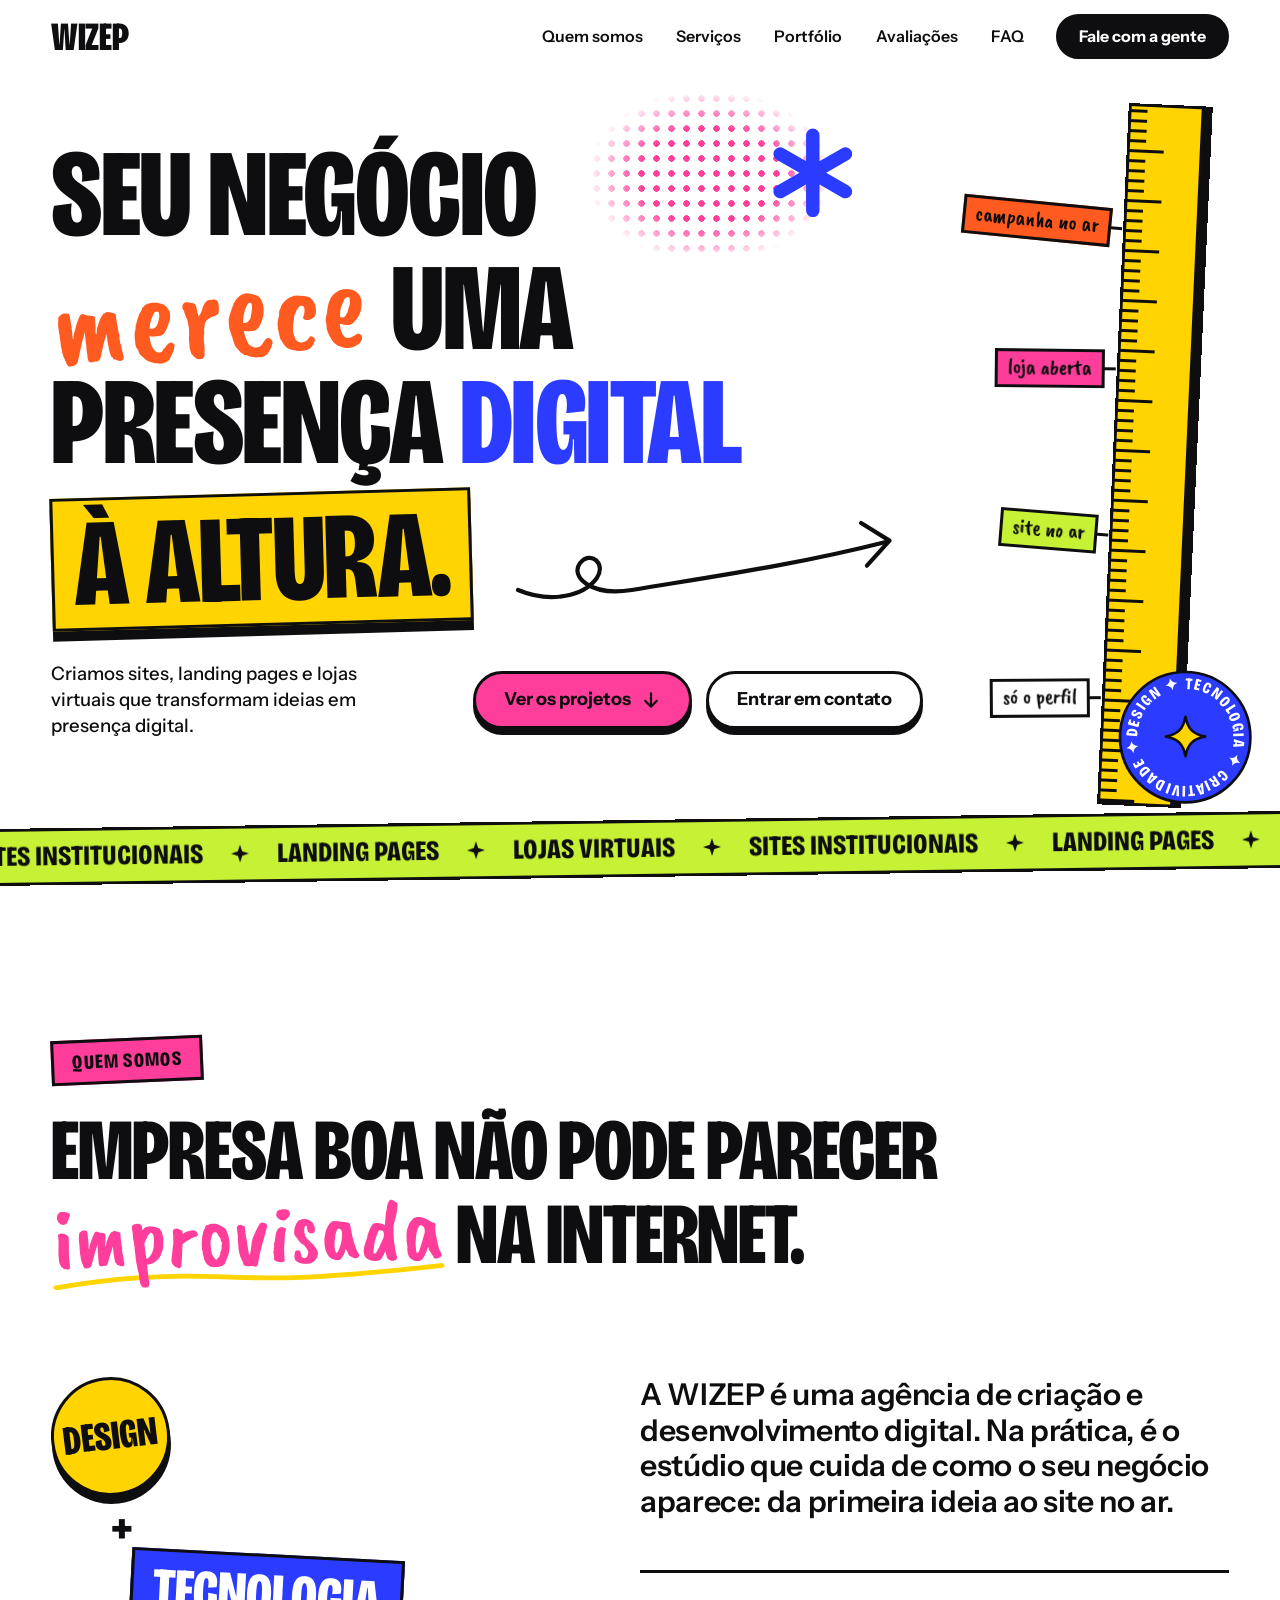
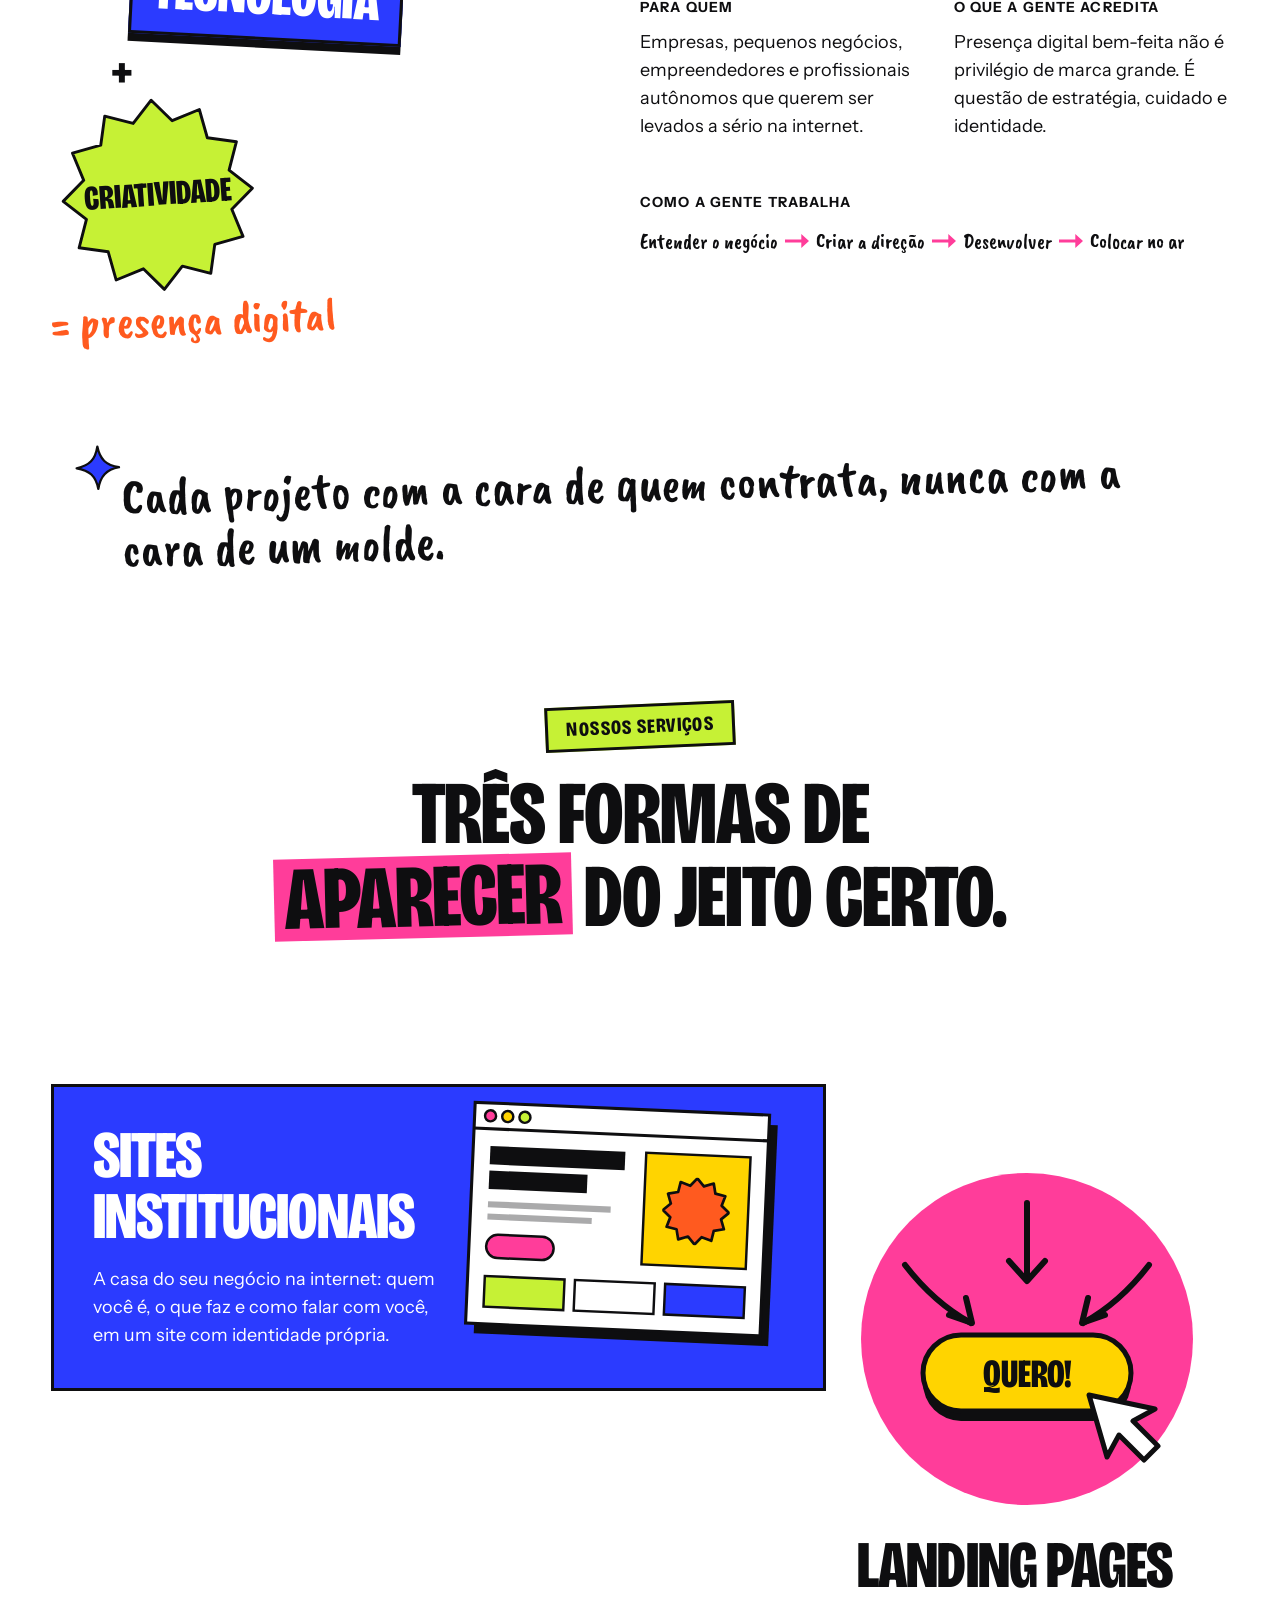
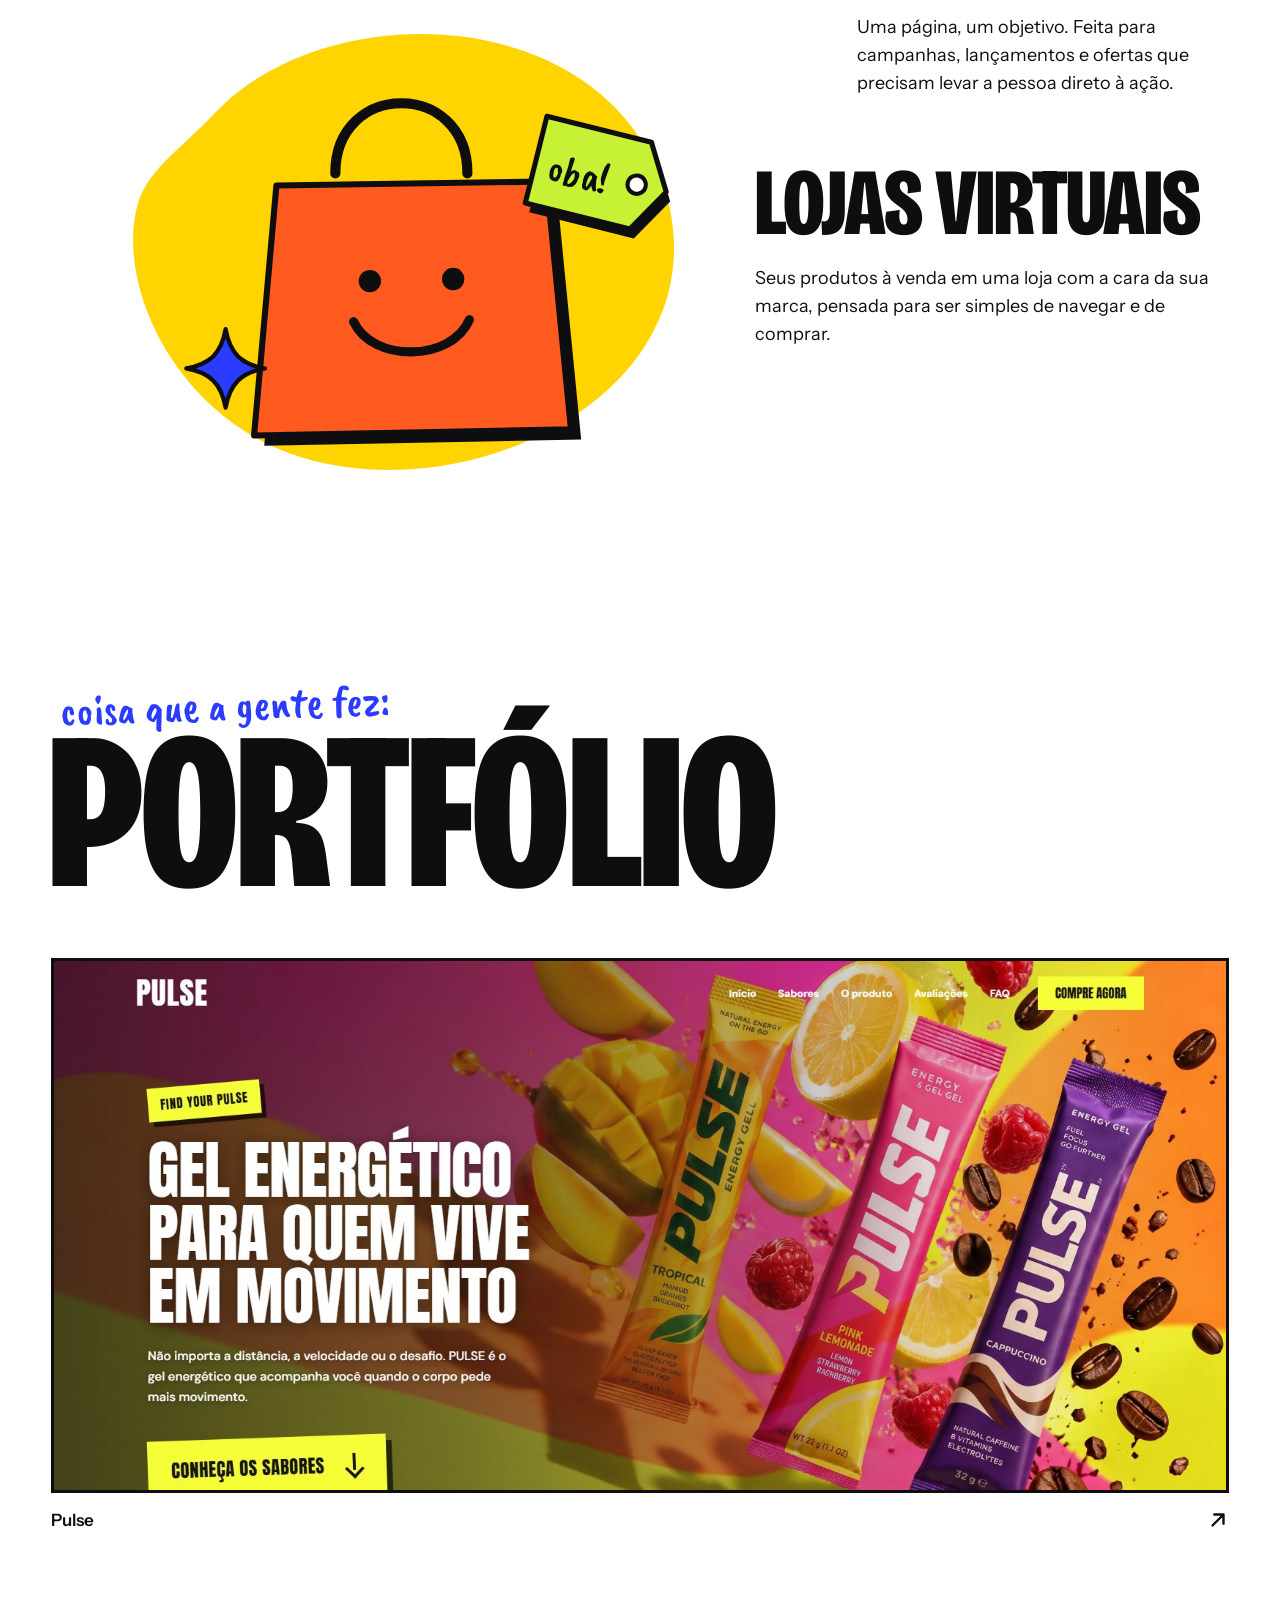
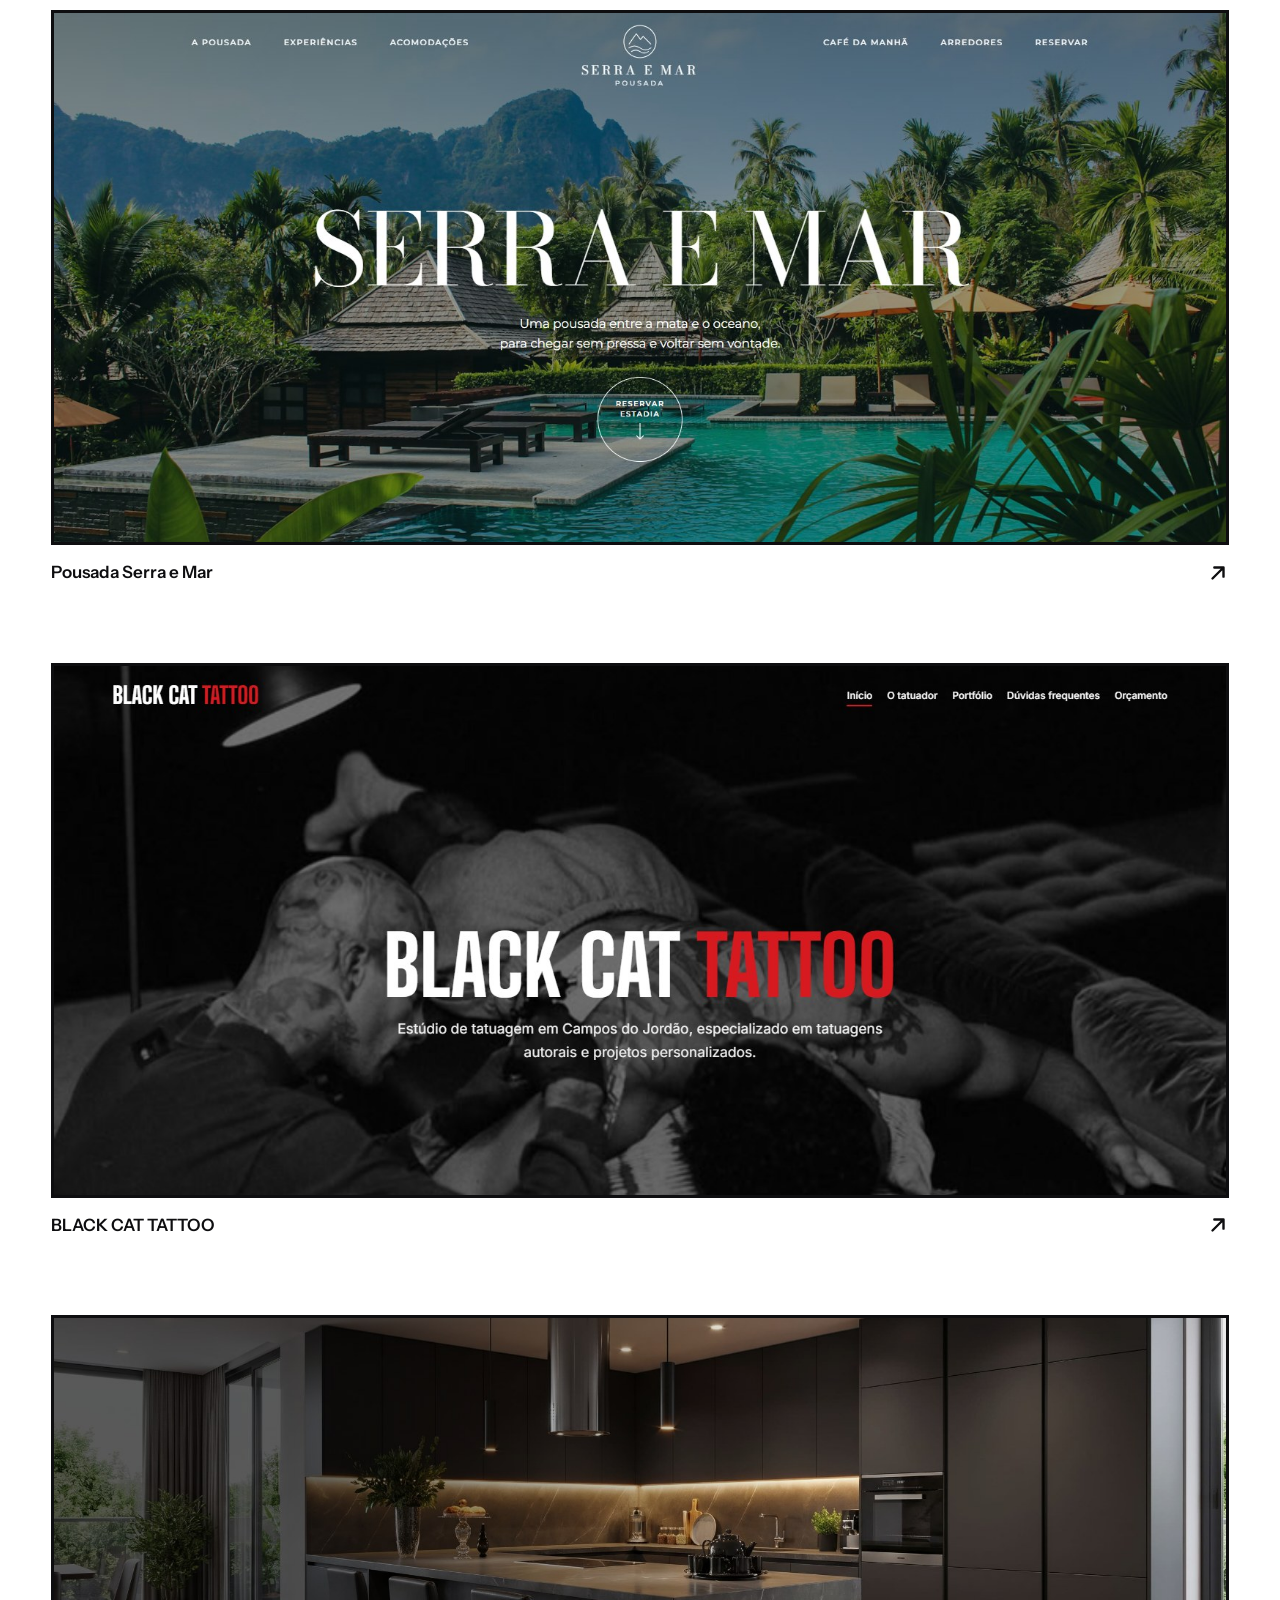
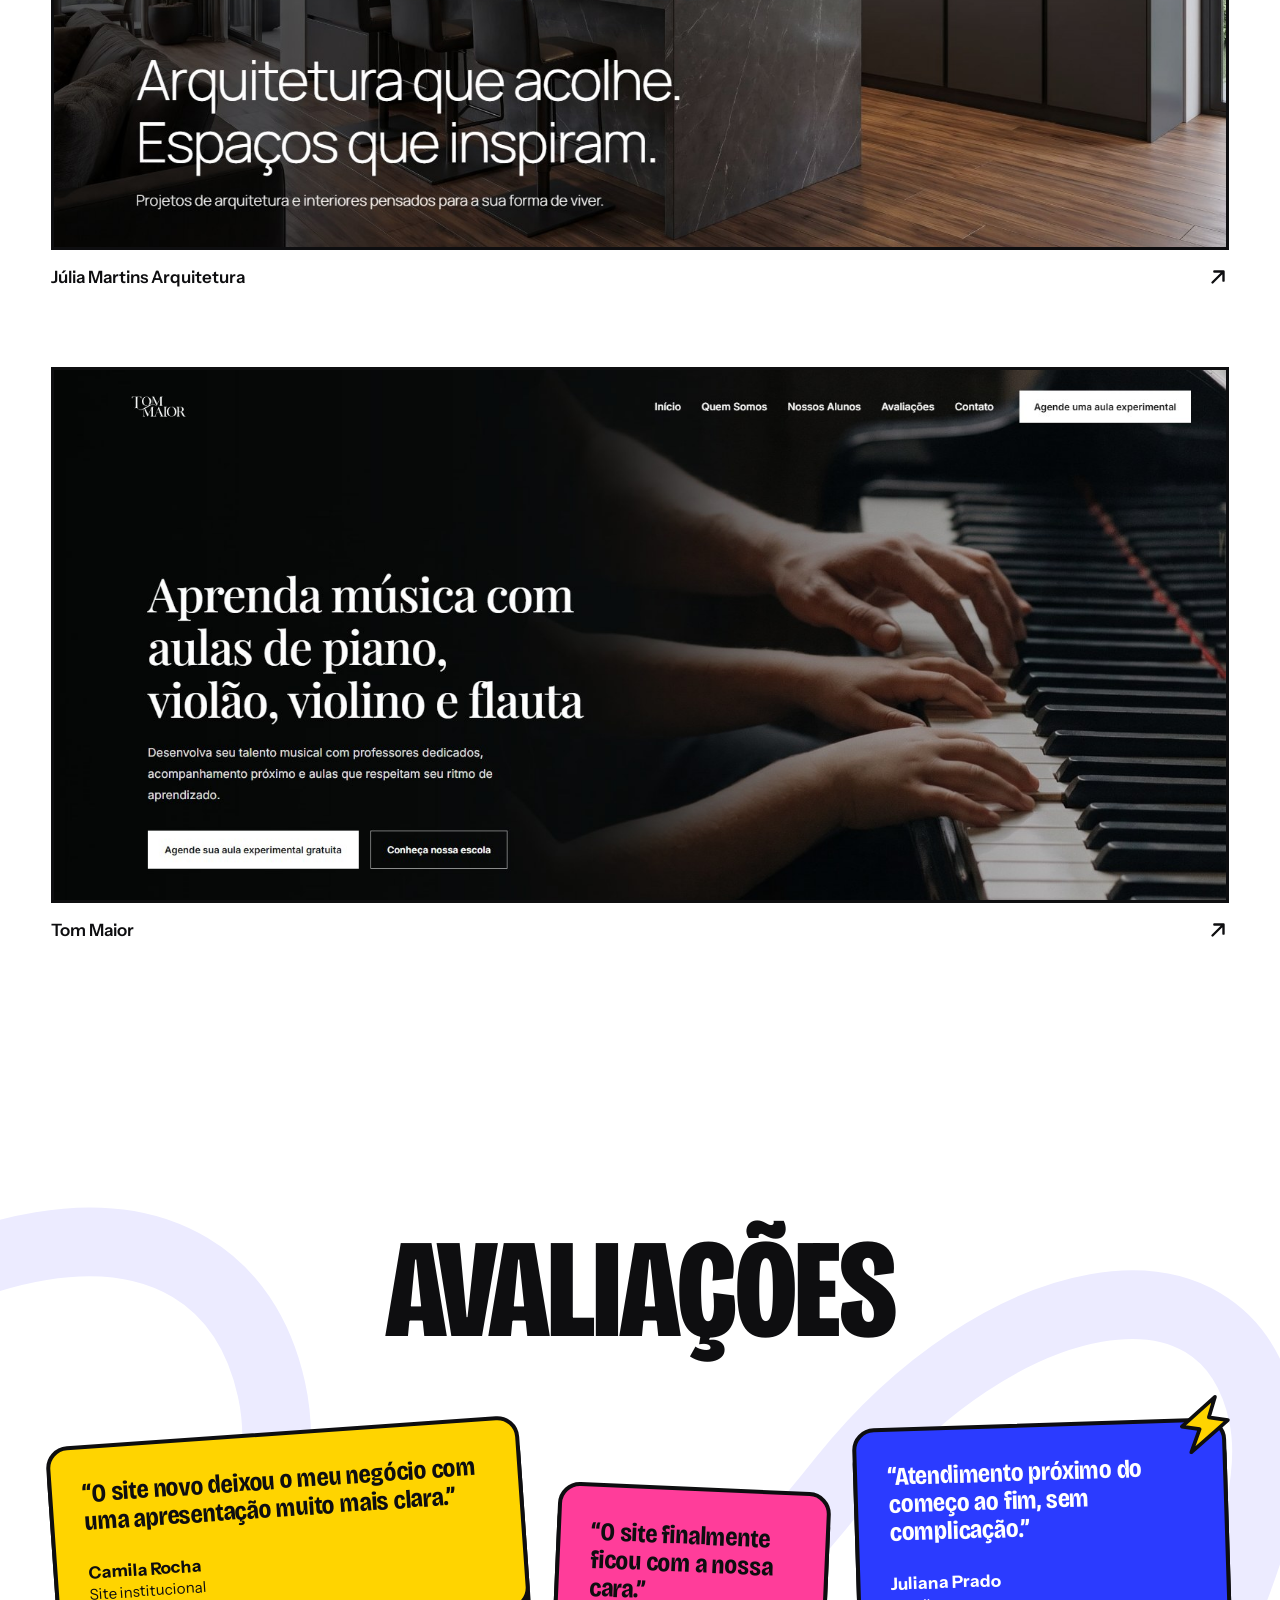
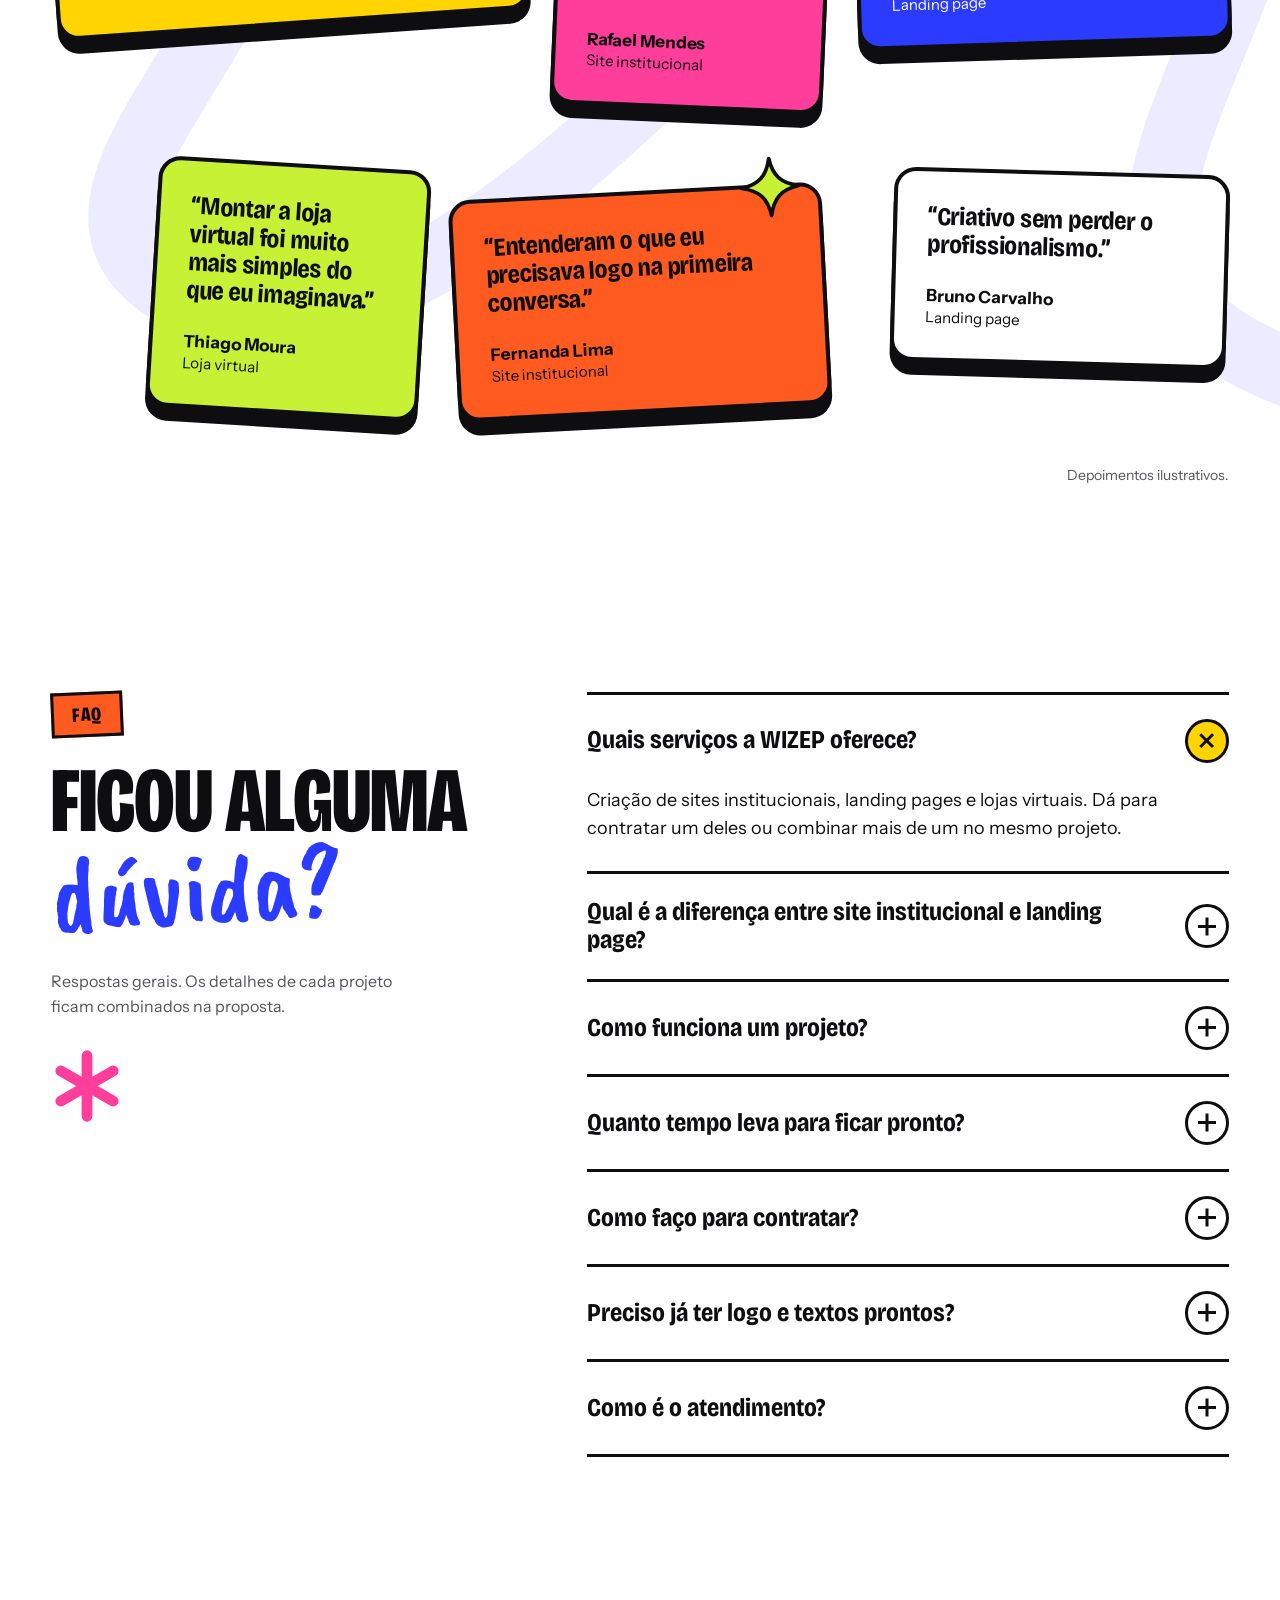
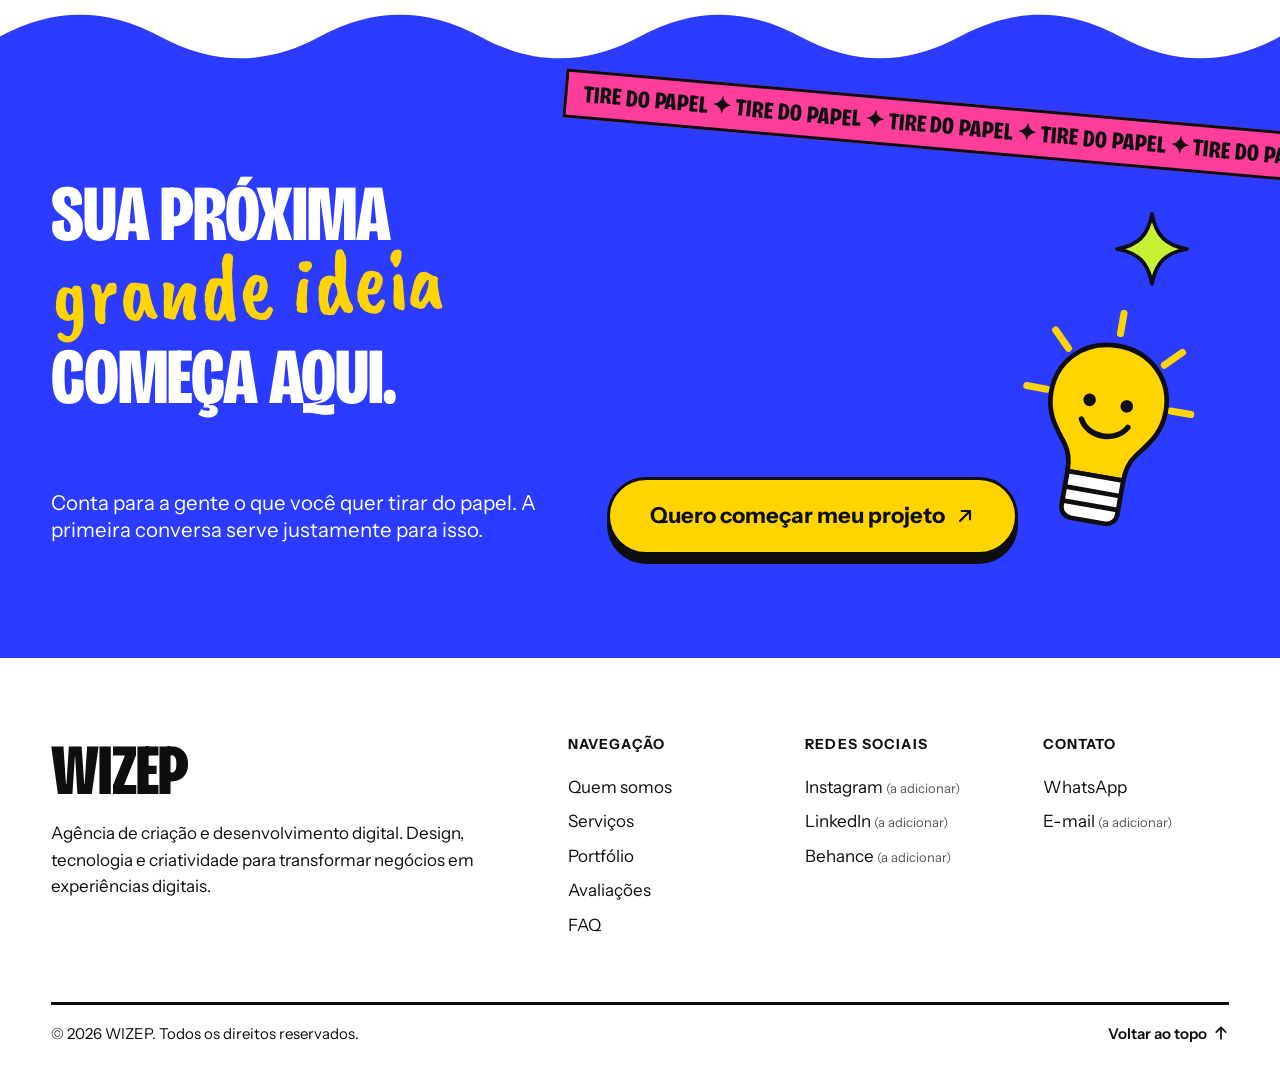
==== commit 87ba09a2: "Remove identidade visual e renomeia CicatrInk para Black Cat Tattoo - Remove o serviço de identidade" ====
--- a/index.html
+++ b/index.html
@@ -4,7 +4,7 @@
   <meta charset="UTF-8">
   <meta name="viewport" content="width=device-width, initial-scale=1">
   <title>WIZEP | Agência de criação e desenvolvimento digital</title>
-  <meta name="description" content="A WIZEP cria sites institucionais, landing pages, lojas virtuais e identidades visuais para empresas, pequenos negócios, empreendedores e profissionais autônomos.">
+  <meta name="description" content="A WIZEP cria sites institucionais, landing pages e lojas virtuais para empresas, pequenos negócios, empreendedores e profissionais autônomos.">
   <meta name="theme-color" content="#FFD400">
   <link rel="icon" href="data:image/svg+xml,%3Csvg xmlns='http://www.w3.org/2000/svg' viewBox='0 0 100 100'%3E%3Crect width='100' height='100' fill='%23FFD400'/%3E%3Cpath d='M18 26l16 50 16-36 16 36 16-50' fill='none' stroke='%230E0E10' stroke-width='11' stroke-linejoin='round' stroke-linecap='round'/%3E%3C/svg%3E">
 
@@ -85,7 +85,7 @@
         </h1>
 
         <div class="hero__foot">
-          <p class="hero__lead">Criamos experiências digitais, desenvolvemos marcas e transformamos ideias em presença digital.</p>
+          <p class="hero__lead">Criamos sites, landing pages e lojas virtuais que transformam ideias em presença digital.</p>
           <div class="hero__ctas">
             <a class="btn btn--pink" href="#portfolio">Ver os projetos
               <svg class="btn__icon" aria-hidden="true"><use href="#i-arrow-down"/></svg>
@@ -100,7 +100,7 @@
           <span class="ruler__mark ruler__mark--1" style="--pos:12%">só o perfil</span>
           <span class="ruler__mark ruler__mark--2" style="--pos:36%">site no ar</span>
           <span class="ruler__mark ruler__mark--3" style="--pos:59%">loja aberta</span>
-          <span class="ruler__mark ruler__mark--4" style="--pos:80%">marca própria</span>
+          <span class="ruler__mark ruler__mark--4" style="--pos:80%">campanha no ar</span>
         </div>
 
         <!-- Selo giratório -->
@@ -117,10 +117,10 @@
       <!-- Fita -->
       <div class="tape" aria-hidden="true">
         <div class="tape__track">
-          <span>Sites institucionais</span><i></i><span>Landing pages</span><i></i><span>Lojas virtuais</span><i></i><span>Identidade visual</span><i></i>
-          <span>Sites institucionais</span><i></i><span>Landing pages</span><i></i><span>Lojas virtuais</span><i></i><span>Identidade visual</span><i></i>
-          <span>Sites institucionais</span><i></i><span>Landing pages</span><i></i><span>Lojas virtuais</span><i></i><span>Identidade visual</span><i></i>
-          <span>Sites institucionais</span><i></i><span>Landing pages</span><i></i><span>Lojas virtuais</span><i></i><span>Identidade visual</span><i></i>
+          <span>Sites institucionais</span><i></i><span>Landing pages</span><i></i><span>Lojas virtuais</span><i></i>
+          <span>Sites institucionais</span><i></i><span>Landing pages</span><i></i><span>Lojas virtuais</span><i></i>
+          <span>Sites institucionais</span><i></i><span>Landing pages</span><i></i><span>Lojas virtuais</span><i></i>
+          <span>Sites institucionais</span><i></i><span>Landing pages</span><i></i><span>Lojas virtuais</span><i></i>
         </div>
       </div>
     </section>
@@ -152,7 +152,7 @@
           </div>
 
           <div class="about__text">
-            <p class="about__lead reveal">A WIZEP é uma agência de criação e desenvolvimento digital. Na prática, é o estúdio que cuida de como o seu negócio aparece: da marca ao site no ar.</p>
+            <p class="about__lead reveal">A WIZEP é uma agência de criação e desenvolvimento digital. Na prática, é o estúdio que cuida de como o seu negócio aparece: da primeira ideia ao site no ar.</p>
 
             <div class="about__cols">
               <div class="reveal" style="--d:.08s">
@@ -189,7 +189,7 @@
       <div class="wrap">
         <header class="services__head">
           <p class="label label--lime reveal">Nossos serviços</p>
-          <h2 class="services__title display reveal">Quatro formas de <span class="services__mark">aparecer</span> do jeito certo.</h2>
+          <h2 class="services__title display reveal">Três formas de <span class="services__mark">aparecer</span> do jeito certo.</h2>
         </header>
 
         <div class="services__top">
@@ -262,46 +262,6 @@
           </div>
         </article>
       </div>
-
-      <!-- 04 Identidade visual: faixa inteira -->
-      <article class="svc svc--brand">
-        <svg class="wave wave--top" viewBox="0 0 1440 60" preserveAspectRatio="none" aria-hidden="true"><path d="M0 60V30c60-34 120-34 180 0s120 34 180 0 120-34 180 0 120 34 180 0 120-34 180 0 120 34 180 0 120-34 180 0 120 34 180 0v30z"/></svg>
-        <div class="svc--brand__in wrap">
-          <div class="svc--brand__copy reveal">
-            <h3 class="svc__name svc__name--xl display">Identidade visual</h3>
-            <p>Logo, cores, tipografia e o jeito de aplicar tudo isso. O conjunto que faz o seu negócio ser reconhecido antes mesmo de ler o nome.</p>
-          </div>
-          <svg class="svc--brand__art reveal" style="--d:.12s" viewBox="0 0 620 420" aria-hidden="true">
-            <!-- Construção do logo -->
-            <g transform="rotate(-4 200 200)">
-              <rect x="50" y="50" width="310" height="310" fill="#0E0E10"/>
-              <rect x="38" y="38" width="310" height="310" fill="#2B3BFF" stroke="#0E0E10" stroke-width="5"/>
-              <g fill="none" stroke="#fff" stroke-width="2" opacity=".55">
-                <path d="M38 193h310M193 38v310M38 38l310 310M348 38 38 348"/>
-                <circle cx="193" cy="193" r="125"/>
-              </g>
-              <text x="193" y="262" text-anchor="middle" class="svg-display" font-size="210" fill="#fff" style="fill:#fff">W</text>
-              <g fill="#FFD400" stroke="#0E0E10" stroke-width="3">
-                <rect x="60" y="60" width="16" height="16"/><rect x="310" y="60" width="16" height="16"/>
-                <rect x="60" y="310" width="16" height="16"/><rect x="310" y="310" width="16" height="16"/>
-              </g>
-            </g>
-            <!-- Paleta -->
-            <g stroke="#0E0E10" stroke-width="5">
-              <circle cx="430" cy="92" r="58" fill="#FF3D9A"/>
-              <circle cx="510" cy="92" r="58" fill="#FFD400"/>
-              <circle cx="470" cy="166" r="58" fill="#FF5A1F"/>
-            </g>
-            <!-- Tipografia -->
-            <g transform="rotate(5 490 310)">
-              <rect x="412" y="252" width="176" height="130" fill="#0E0E10"/>
-              <rect x="402" y="242" width="176" height="130" fill="#fff" stroke="#0E0E10" stroke-width="5"/>
-              <text x="490" y="330" text-anchor="middle" class="svg-display" font-size="84">Aa</text>
-            </g>
-          </svg>
-        </div>
-        <svg class="wave wave--bottom" viewBox="0 0 1440 60" preserveAspectRatio="none" aria-hidden="true"><path d="M0 0v30c60 34 120 34 180 0s120-34 180 0 120 34 180 0 120-34 180 0 120 34 180 0 120-34 180 0 120 34 180 0 120-34 180 0V0z"/></svg>
-      </article>
     </section>
 
     <!-- ========== 4. PORTFÓLIO ==========
@@ -331,11 +291,11 @@
           </a>
         </li>
         <li class="project reveal" style="--shadow:#FFD400">
-          <a class="project__link" href="https://luisreis-dev.github.io/cicatrInk/" target="_blank" rel="noopener noreferrer" aria-label="CicatrInk: abrir o site em nova aba">
+          <a class="project__link" href="https://luisreis-dev.github.io/cicatrInk/" target="_blank" rel="noopener noreferrer" aria-label="Black Cat Tattoo: abrir o site em nova aba">
             <figure class="project__shot">
-              <img src="assets/portfolio/03-cicatrink.jpg" width="1600" height="900" loading="lazy" decoding="async" alt="Primeira dobra do site do projeto CicatrInk, estúdio de tatuagem em preto e branco com título em vermelho">
+              <img src="assets/portfolio/03-cicatrink.jpg" width="1600" height="900" loading="lazy" decoding="async" alt="Primeira dobra do site do projeto Black Cat Tattoo, estúdio de tatuagem em preto e branco com título em vermelho">
             </figure>
-            <span class="project__meta"><span class="project__name">CicatrInk</span><svg class="project__go" aria-hidden="true"><use href="#i-arrow-out"/></svg></span>
+            <span class="project__meta"><span class="project__name">BLACK CAT TATTOO</span><svg class="project__go" aria-hidden="true"><use href="#i-arrow-out"/></svg></span>
           </a>
         </li>
         <li class="project reveal" style="--shadow:#C6F135;--pos:80%">
@@ -354,14 +314,6 @@
             <span class="project__meta"><span class="project__name">Tom Maior</span><svg class="project__go" aria-hidden="true"><use href="#i-arrow-out"/></svg></span>
           </a>
         </li>
-        <li class="project reveal" style="--shadow:#F12E81;--pos:45%">
-          <a class="project__link" href="faisca.html" data-cursor="Ver projeto" aria-label="Faísca: ver a apresentação da identidade visual">
-            <figure class="project__shot">
-              <img src="faisca_idvisual/sacolas.png" width="1536" height="1024" loading="lazy" decoding="async" alt="Sacolas da Faísca em laranja, rosa e amarelo com o logotipo da marca">
-            </figure>
-            <span class="project__meta"><span class="project__name">Faísca</span><span class="project__desc">Identidade visual para uma marca de velas aromáticas</span><svg class="project__go" aria-hidden="true"><use href="#i-arrow-out"/></svg></span>
-          </a>
-        </li>
       </ol>
 
       <!-- Etiqueta que acompanha o ponteiro no desktop -->
@@ -387,8 +339,8 @@
           </figure>
 
           <figure class="sticker sticker--pink s2 pop" style="--r:2.5deg;--d:.08s">
-            <blockquote>“A marca finalmente ficou com a nossa cara.”</blockquote>
-            <figcaption><b>Rafael Mendes</b><span>Identidade visual</span></figcaption>
+            <blockquote>“O site finalmente ficou com a nossa cara.”</blockquote>
+            <figcaption><b>Rafael Mendes</b><span>Site institucional</span></figcaption>
           </figure>
 
           <figure class="sticker sticker--blue s3 pop" style="--r:-1.8deg;--d:.16s">
@@ -410,7 +362,7 @@
 
           <figure class="sticker sticker--white s6 pop" style="--r:1.6deg;--d:.16s">
             <blockquote>“Criativo sem perder o profissionalismo.”</blockquote>
-            <figcaption><b>Bruno Carvalho</b><span>Identidade visual</span></figcaption>
+            <figcaption><b>Bruno Carvalho</b><span>Landing page</span></figcaption>
           </figure>
         </div>
 
@@ -431,7 +383,7 @@
         <div class="accordion" id="accordion">
           <div class="qa is-open">
             <h3><button class="qa__q" type="button" aria-expanded="true" aria-controls="qa1" id="qa1-b"><span>Quais serviços a WIZEP oferece?</span><i class="qa__icon" aria-hidden="true"></i></button></h3>
-            <div class="qa__a" id="qa1" role="region" aria-labelledby="qa1-b"><div><p>Criação de sites institucionais, landing pages, lojas virtuais e desenvolvimento de identidade visual. Dá para contratar um deles ou combinar mais de um no mesmo projeto.</p></div></div>
+            <div class="qa__a" id="qa1" role="region" aria-labelledby="qa1-b"><div><p>Criação de sites institucionais, landing pages e lojas virtuais. Dá para contratar um deles ou combinar mais de um no mesmo projeto.</p></div></div>
           </div>
           <div class="qa">
             <h3><button class="qa__q" type="button" aria-expanded="false" aria-controls="qa2" id="qa2-b"><span>Qual é a diferença entre site institucional e landing page?</span><i class="qa__icon" aria-hidden="true"></i></button></h3>
@@ -451,7 +403,7 @@
           </div>
           <div class="qa">
             <h3><button class="qa__q" type="button" aria-expanded="false" aria-controls="qa6" id="qa6-b"><span>Preciso já ter logo e textos prontos?</span><i class="qa__icon" aria-hidden="true"></i></button></h3>
-            <div class="qa__a" id="qa6" role="region" aria-labelledby="qa6-b"><div><p>Não é obrigatório. Se o negócio ainda não tem marca, a identidade visual pode entrar no mesmo projeto. O que falta é definido logo na primeira conversa.</p></div></div>
+            <div class="qa__a" id="qa6" role="region" aria-labelledby="qa6-b"><div><p>Não é obrigatório. O que falta é definido logo na primeira conversa.</p></div></div>
           </div>
           <div class="qa">
             <h3><button class="qa__q" type="button" aria-expanded="false" aria-controls="qa7" id="qa7-b"><span>Como é o atendimento?</span><i class="qa__icon" aria-hidden="true"></i></button></h3>
--- a/style.css
+++ b/style.css
@@ -1,6 +1,6 @@
 /* ==========================================================================
    WIZEP | style.css
-   Identidade visual, tipografia, layouts e componentes (base: desktop).
+   Cores, tipografia, layouts e componentes (base: desktop).
    Adaptações para tablet e celular ficam em responsive.css.
    ========================================================================== */
 
@@ -658,7 +658,6 @@
 }
 
 .svc__name { font-size: clamp(44px, 5.2vw, 92px); margin-bottom: 18px; }
-.svc__name--xl { font-size: clamp(56px, 8.4vw, 160px); }
 .svc p { max-width: 30em; }
 
 .services__top {
@@ -724,12 +723,6 @@
 .svc--shop:hover .svc--shop__art { rotate: 2deg; }
 .svc--shop .svc__name { font-size: clamp(56px, 7.4vw, 136px); }
 
-/* 04 */
-.svc--brand {
-  position: relative;
-  background: var(--lime);
-  margin-top: clamp(72px, 8vw, 128px);
-}
 .wave {
   position: absolute;
   left: 0;
@@ -738,17 +731,6 @@
   fill: var(--lime);
   overflow: visible;
 }
-.wave--top { bottom: calc(100% - 1px); }
-.wave--bottom { top: calc(100% - 1px); }
-
-.svc--brand__in {
-  display: grid;
-  grid-template-columns: 1fr 1fr;
-  gap: clamp(28px, 5vw, 80px);
-  align-items: center;
-  padding-block: clamp(56px, 6vw, 100px);
-}
-.svc--brand__art { width: 100%; height: auto; overflow: visible; }
 
 /* --- 4. Portfólio --- */
 .work { position: relative; padding-top: calc(var(--section) + 40px); }
--- a/responsive.css
+++ b/responsive.css
@@ -180,9 +180,6 @@
   .svc--lp .svc__name { align-self: end; margin-bottom: 8px; }
   .svc--lp p { align-self: start; }
   .svc--shop { margin-left: 0; margin-top: 64px; }
-  .svc--brand__in { grid-template-columns: 1fr; }
-  .svc--brand__art { max-width: 620px; justify-self: end; }
-  .svc__name--xl { font-size: 14vw; }
 
   /* Portfólio: imagens sangram até a borda */
   .work__list { padding-inline: 16px; }
@@ -283,9 +280,6 @@
   .svc--shop { display: block; margin-top: 64px; }
   .svc--shop .svc__name { font-size: 16vw; }
   .svc--shop__art { width: 100%; margin-bottom: 20px; }
-  .svc--brand__art { width: 100%; }
-  .svc--brand__in { padding-block: 44px; }
-  .svc__name--xl { font-size: 17.5vw; }
 
   /* Portfólio */
   .work { padding-top: 124px; }
